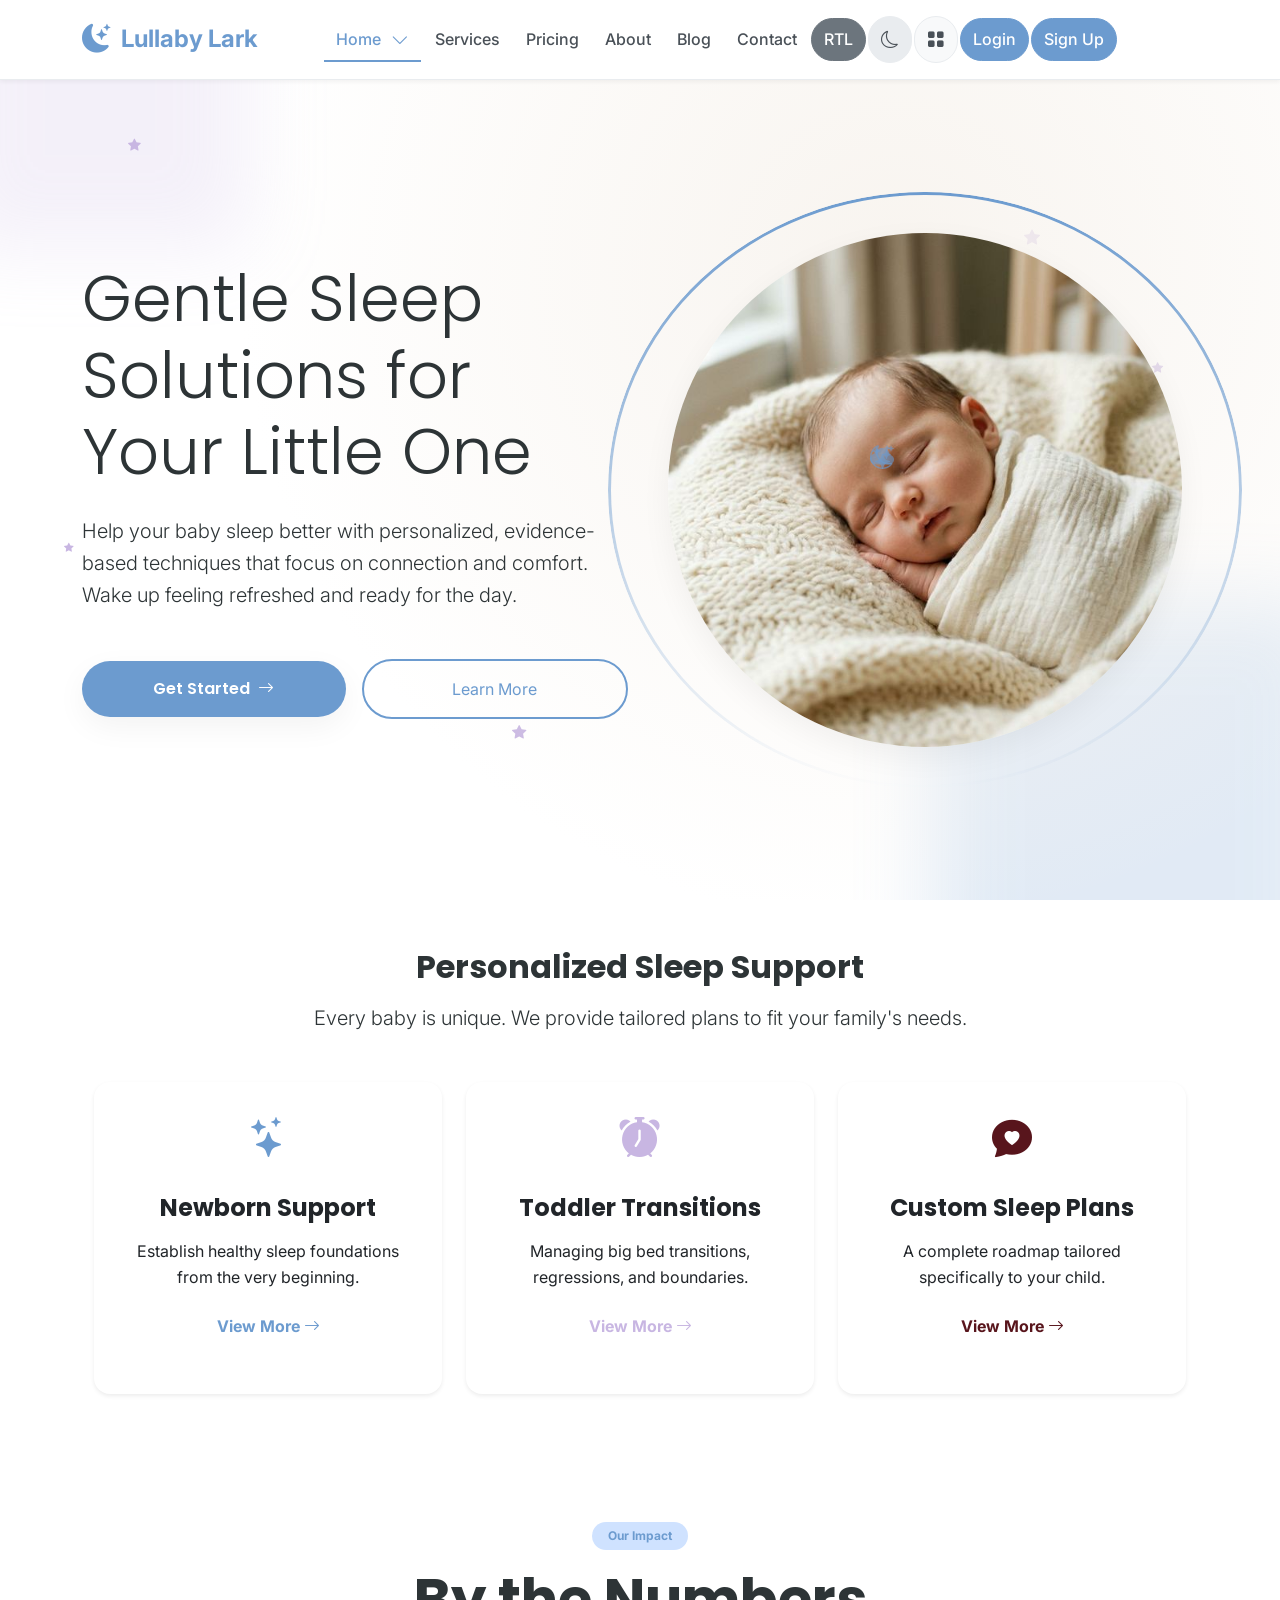
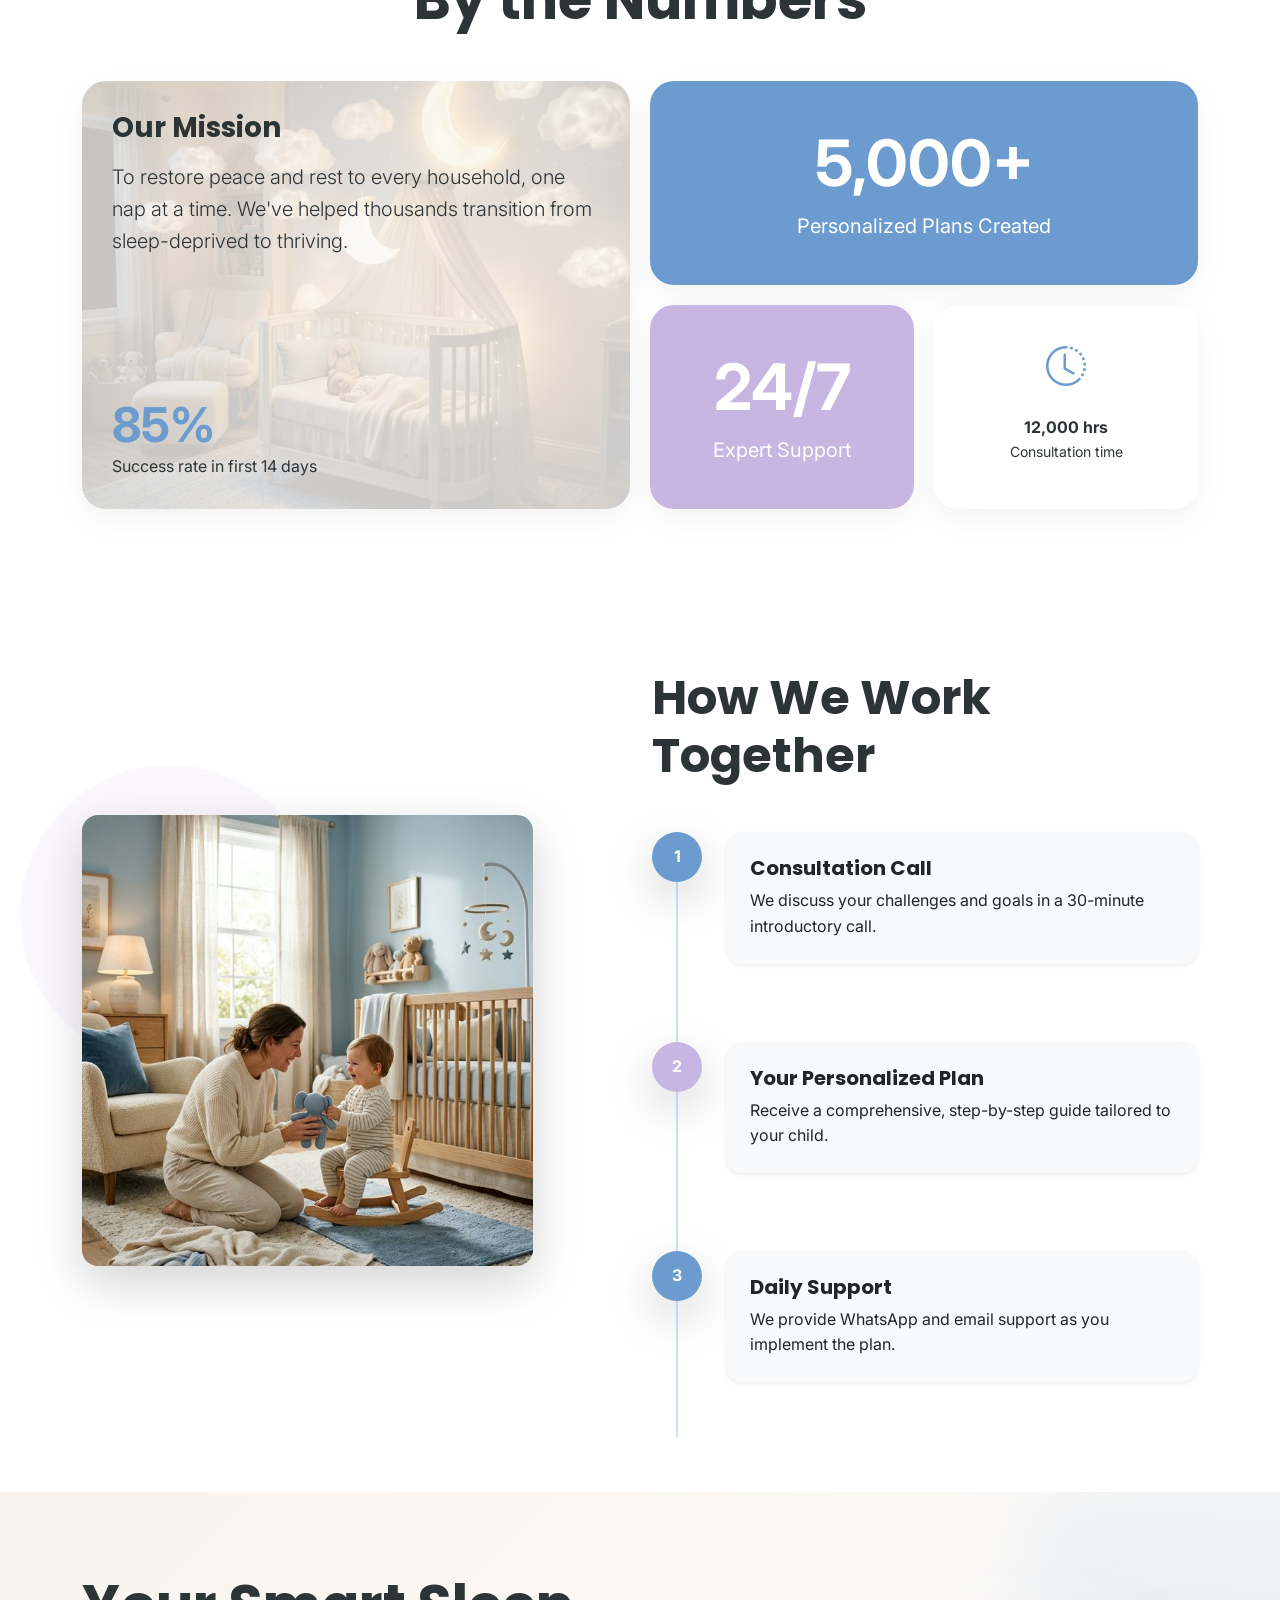
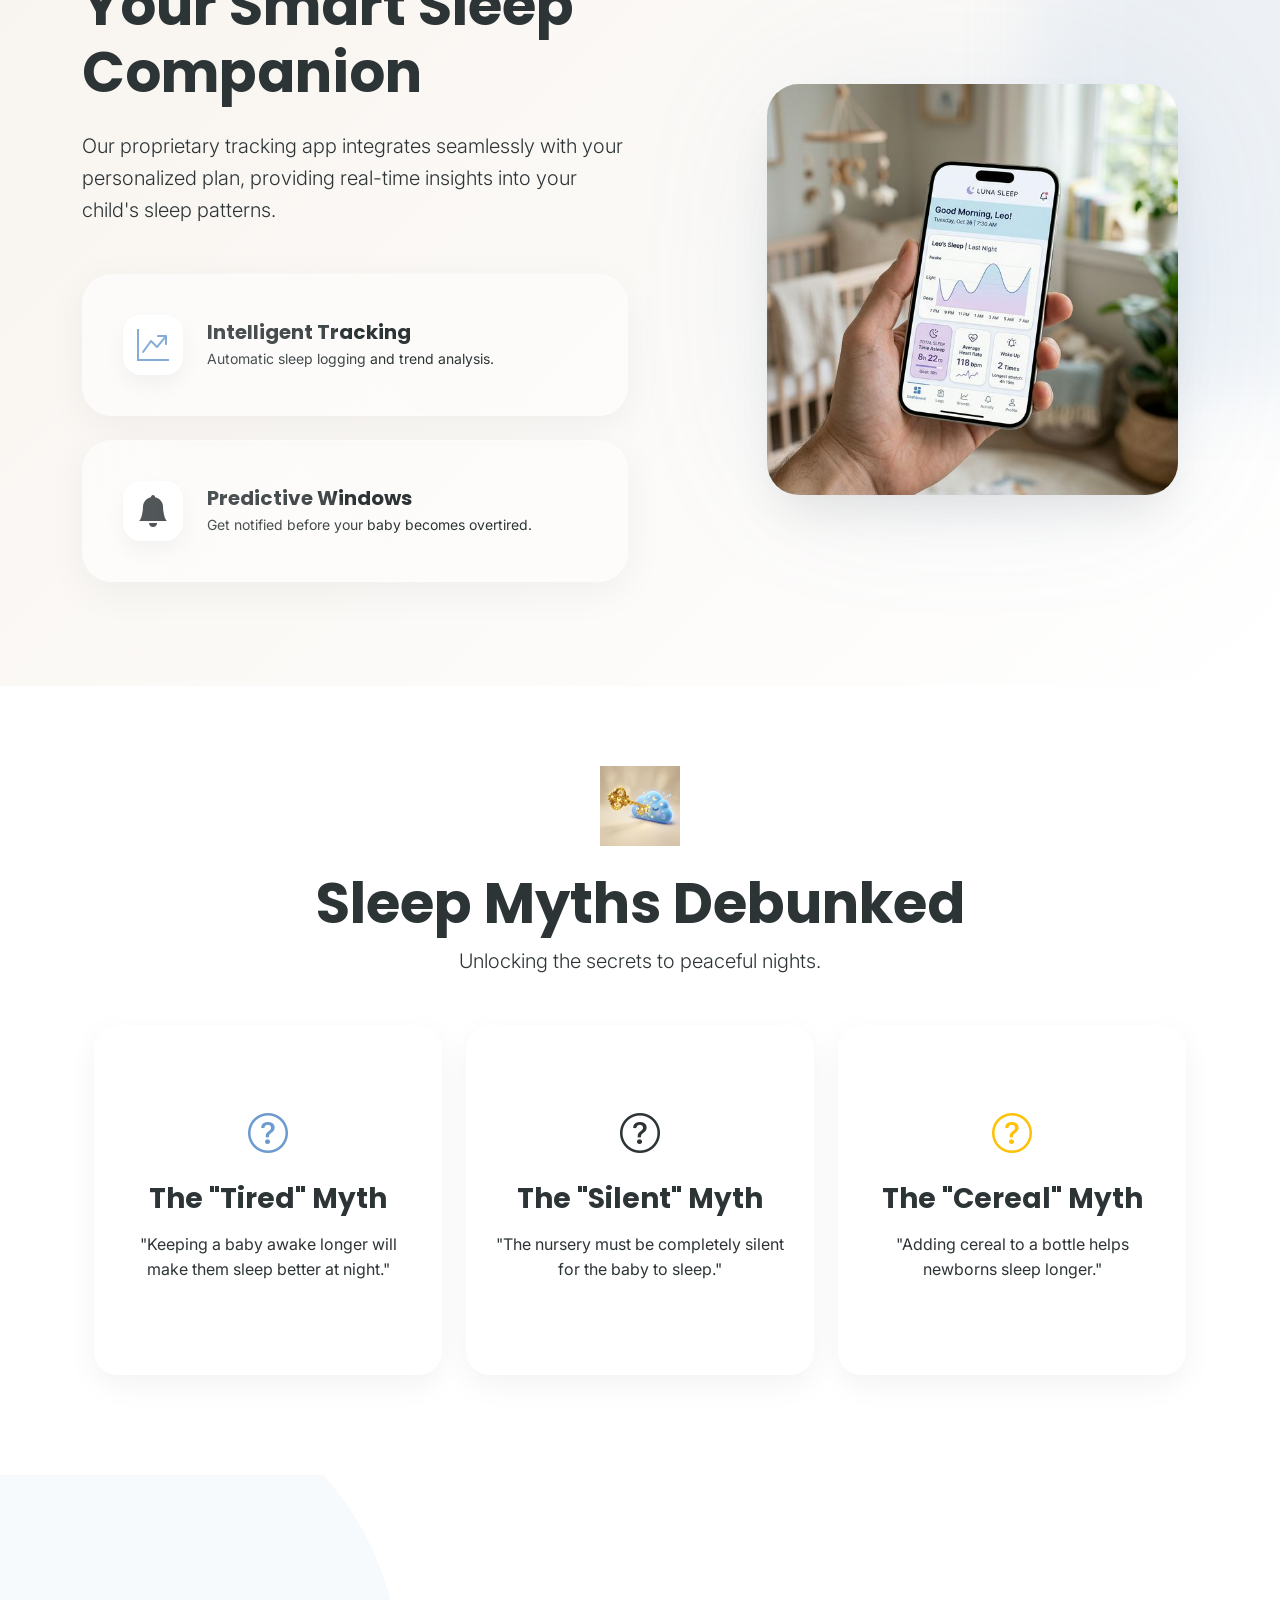
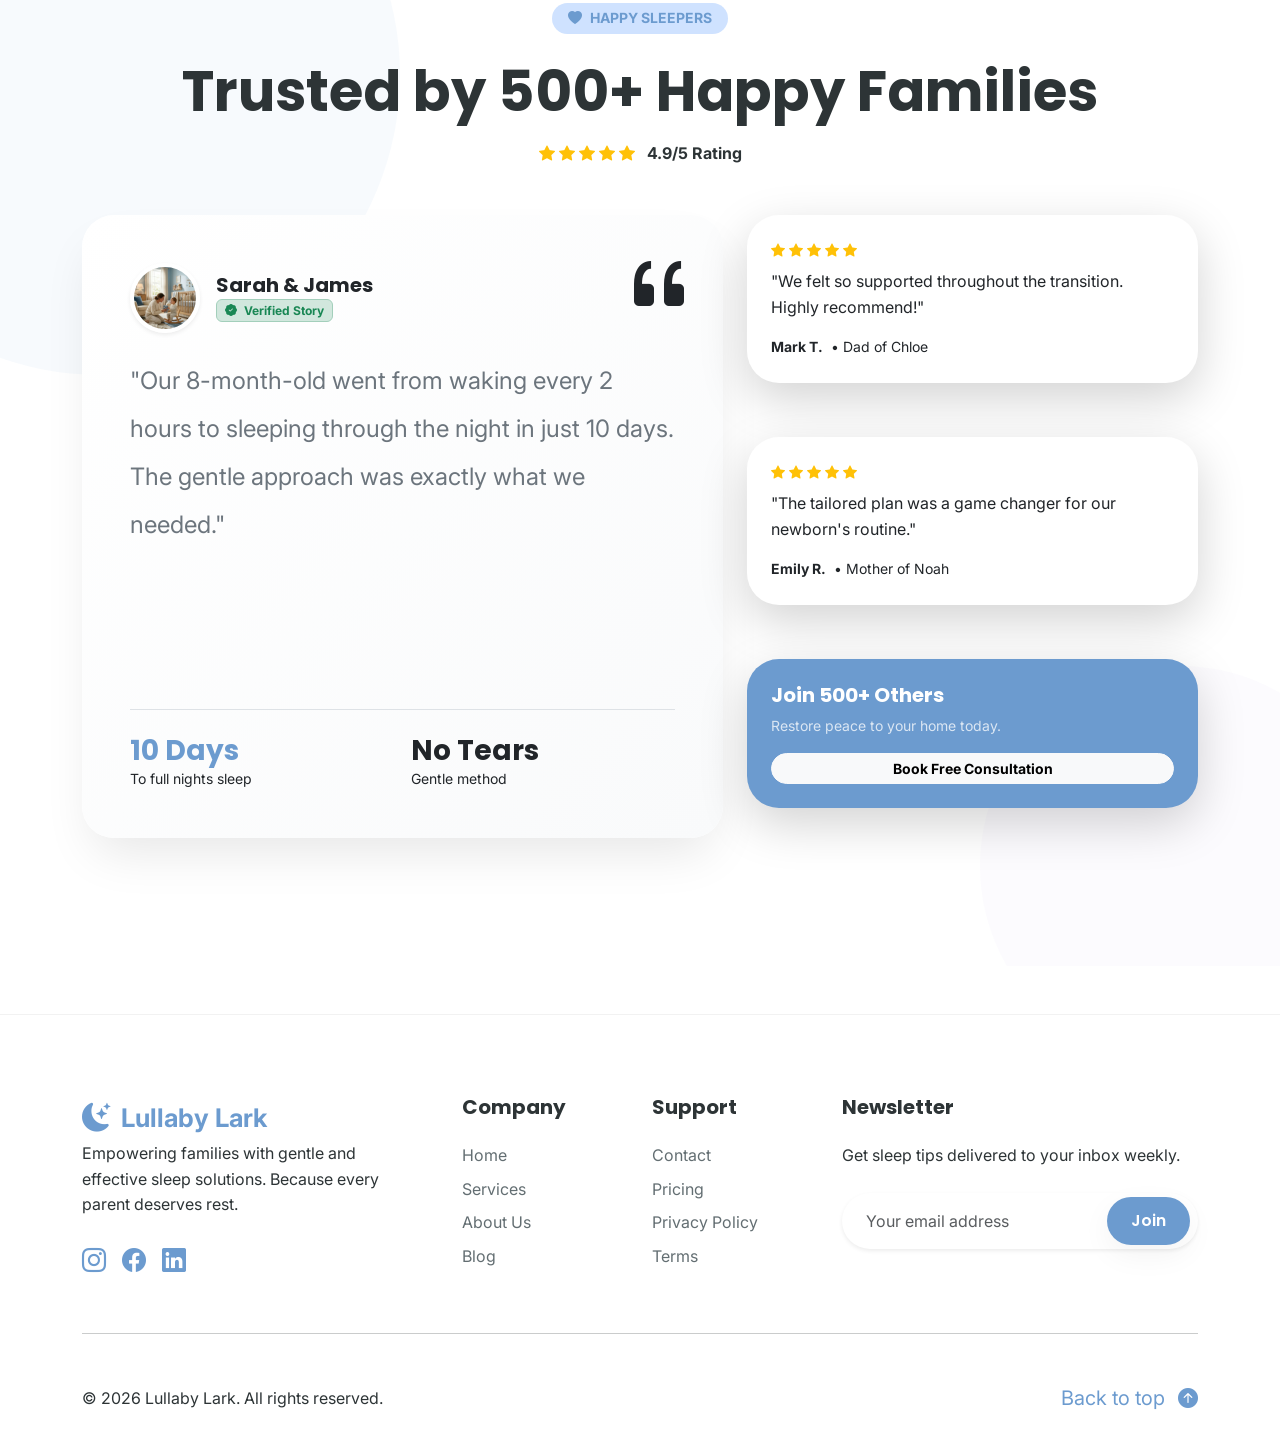
==== index.html @ d652236d "Initial commit of Sleep Consultant website" ====
<!DOCTYPE html>
<html lang="en">

<head>
    <meta charset="UTF-8">
    <meta name="viewport" content="width=device-width, initial-scale=1.0">
    <title>Lullaby Lark | Gentle Sleep Solutions for Your Little One</title>
    <!-- SEO -->
    <meta name="description"
        content="Expert baby and child sleep consulting. Personalized sleep plans, professional support, and gentle techniques to help your family get better rest.">
    <link rel="icon" type="image/png" href="assets/images/favicon.png">
    <link rel="icon" type="image/png" href="assets/images/favicon.png">
    <!-- Fonts -->
    <link rel="preconnect" href="https://fonts.googleapis.com">
    <link rel="preconnect" href="https://fonts.gstatic.com" crossorigin>
    <link
        href="https://fonts.googleapis.com/css2?family=Inter:wght@400;500;600&family=Poppins:wght@600;700&display=swap"
        rel="stylesheet">
    <!-- Bootstrap & Icons -->
    <link href="https://cdn.jsdelivr.net/npm/bootstrap@5.3.0/dist/css/bootstrap.min.css" rel="stylesheet">
    <link href="https://cdn.jsdelivr.net/npm/bootstrap-icons@1.11.1/font/bootstrap-icons.css" rel="stylesheet">
    <!-- Custom CSS -->
    <link rel="stylesheet" href="assets/css/style.css">
    <link rel="stylesheet" href="assets/css/rtl.css">
    <!-- JSON-LD Schema -->
    <script type="application/ld+json">
    {
      "@context": "https://schema.org",
      "@type": "Service",
      "name": "Lullaby Lark (Baby & Child)",
      "description": "Expert baby and child sleep consulting with personalized sleep plans and professional support.",
      "provider": {
        "@type": "LocalBusiness",
        "name": "Lullaby Lark",
        "address": "123 Serenity Blvd, Cloud City"
      },
      "url": "https://lullabylark.com",
      "logo": "https://lullabylark.com/assets/images/logo.png"
    }
    </script>
</head>

<body>

    <!-- Header -->
    <nav class="navbar navbar-expand-xl fixed-top">
        <div class="container">
            <a class="navbar-brand" href="index.html">
                <i class="bi bi-moon-stars-fill"></i>
                <span>Lullaby Lark</span>
            </a>

            <button class="navbar-toggler shadow-none border-0" type="button" data-bs-toggle="offcanvas"
                data-bs-target="#offcanvasNavbar">
                <span class="bi bi-list fs-1 text-primary"></span>
            </button>

            <div class="offcanvas offcanvas-end" tabindex="-1" id="offcanvasNavbar">
                <div class="offcanvas-header border-bottom">
                    <h5 class="offcanvas-title text-primary"><i class="bi bi-moon-stars-fill me-2"></i>Menu</h5>
                    <button type="button" class="btn-close shadow-none" data-bs-dismiss="offcanvas"></button>
                </div>
                <div class="offcanvas-body">
                    <ul class="navbar-nav justify-content-center flex-grow-1 pe-3">
                        <li class="nav-item dropdown">
                            <a class="nav-link active d-inline-flex align-items-center" href="#" role="button"
                                data-bs-toggle="dropdown" aria-expanded="false">
                                Home <i class="bi bi-chevron-down ms-1"
                                    style="font-size: 0.75rem; transform: translateY(1px);"></i>
                            </a>
                            <ul class="dropdown-menu border-0 shadow-lg rounded-4 overflow-hidden">
                                <li><a class="dropdown-item py-2" href="index.html">Home</a></li>
                                <li><a class="dropdown-item py-2" href="home-2.html">Home 2</a></li>
                            </ul>
                        </li>
                        <li class="nav-item"><a class="nav-link" href="services.html">Services</a></li>
                        <li class="nav-item"><a class="nav-link" href="pricing.html">Pricing</a></li>
                        <li class="nav-item"><a class="nav-link" href="about.html">About</a></li>
                        <li class="nav-item"><a class="nav-link" href="blog.html">Blog</a></li>
                        <li class="nav-item"><a class="nav-link" href="contact.html">Contact</a></li>
                        <li class="nav-item">
                            <a class="nav-link" href="#" id="rtl-toggle">
                                RTL
                            </a>
                        </li>
                        <li class="nav-item">
                            <a class="nav-link" href="#" id="theme-toggle">
                                <i class="bi bi-moon"></i>
                            </a>
                        </li>
                        <li class="nav-item">
                            <a class="nav-link" href="dashboard.html">
                                <i class="bi bi-grid-fill"></i>
                            </a>
                        </li>
                        <li class="nav-item">
                            <a class="nav-link" href="login.html">Login</a>
                        </li>
                        <li class="nav-item">
                            <a class="nav-link" href="register.html">Sign Up</a>
                        </li>
                    </ul>
                </div>
            </div>
        </div>
    </nav>

    <!-- Hero Section -->
    <header class="hero">
        <div class="hero-shapes">
            <div class="shape shape-1"></div>
            <div class="shape shape-2"></div>
            <!-- Twinkling Stars -->
            <i class="bi bi-star-fill hero-star"
                style="top: 15%; left: 10%; font-size: 0.8rem; animation-delay: 0s;"></i>
            <i class="bi bi-star-fill hero-star" style="top: 25%; left: 80%; font-size: 1rem; animation-delay: 1s;"></i>
            <i class="bi bi-star-fill hero-star"
                style="top: 60%; left: 5%; font-size: 0.6rem; animation-delay: 1.5s;"></i>
            <i class="bi bi-star-fill hero-star"
                style="top: 80%; left: 40%; font-size: 0.9rem; animation-delay: 0.5s;"></i>
            <i class="bi bi-star-fill hero-star"
                style="top: 40%; left: 90%; font-size: 0.7rem; animation-delay: 2s;"></i>
        </div>
        <div class="container h-100">
            <div class="row h-100 align-items-center">
                <div class="col-lg-6 animate-on-scroll">
                    <h1 class="display-3 mb-4 hero-title-reveal">
                        <span style="animation-delay: 0.1s;">Gentle</span>
                        <span style="animation-delay: 0.2s;">Sleep</span>
                        <span style="animation-delay: 0.3s;">Solutions</span>
                        <span style="animation-delay: 0.4s;">for</span>
                        <span style="animation-delay: 0.5s;">Your</span>
                        <span style="animation-delay: 0.6s;">Little</span>
                        <span style="animation-delay: 0.7s;">One</span>
                    </h1>
                    <p class="lead mb-5 text-gray">Help your baby sleep better with personalized, evidence-based
                        techniques that focus on connection and comfort. Wake up feeling refreshed and ready for the
                        day.</p>
                    <div
                        class="d-flex flex-column flex-sm-row gap-3 justify-content-center justify-content-lg-start align-items-center">
                        <a href="services.html"
                            class="btn btn-primary pulse-btn d-inline-flex align-items-center justify-content-center gap-2 px-5 py-3 w-100 w-sm-auto text-nowrap">
                            Get Started <i class="bi bi-arrow-right"></i>
                        </a>
                        <a href="about.html"
                            class="btn btn-outline d-flex align-items-center justify-content-center gap-2 px-5 py-3 w-100 w-sm-auto">
                            Learn More
                        </a>
                    </div>
                </div>
                <div class="col-lg-6 mt-5 mt-lg-0 text-center animate-on-scroll">
                    <div class="hero-img-container position-relative px-3">
                        <!-- Orbiting Elements -->
                        <div class="floating-sleep-element" style="animation-duration: 25s;"><i
                                class="bi bi-moon-stars"></i></div>
                        <div class="floating-sleep-element" style="animation-duration: 30s; animation-delay: -5s;"><i
                                class="bi bi-cloud-fill"></i></div>
                        <div class="floating-sleep-element" style="animation-duration: 35s; animation-delay: -10s;"><i
                                class="bi bi-stars"></i></div>

                        <!-- ZZZ Animation -->
                        <div class="zzz-container">
                            <span class="zzz" style="animation-delay: 0s;">Z</span>
                            <span class="zzz" style="animation-delay: 1.5s; font-size: 1.5rem;">Z</span>
                            <span class="zzz" style="animation-delay: 3s; font-size: 2rem;">Z</span>
                        </div>

                        <!-- Sleep Dust Particles -->
                        <div class="sleep-dust" style="top: 20%; left: 30%; animation-delay: 0s;"></div>
                        <div class="sleep-dust" style="top: 70%; left: 10%; animation-delay: 1s;"></div>
                        <div class="sleep-dust" style="top: 40%; left: 80%; animation-delay: 2s;"></div>
                        <div class="sleep-dust" style="top: 80%; left: 60%; animation-delay: 3s;"></div>
                        <div class="sleep-dust" style="top: 10%; left: 50%; animation-delay: 4s;"></div>

                        <img src="assets/images/sleeping_baby_peaceful.png" alt="Sleeping Baby Peaceful"
                            class="img-fluid hero-img rounded-circle position-relative z-1">
                    </div>
                </div>
            </div>
        </div>
    </header>

    <!-- Services Overview -->
    <section class="services-overview py-5">
        <div class="container px-4">
            <div class="text-center mb-5 animate-on-scroll">
                <h2 class="mb-3">Personalized Sleep Support</h2>
                <p class="text-gray lead">Every baby is unique. We provide tailored plans to fit your family's needs.
                </p>
            </div>
            <div class="row g-4 d-flex justify-content-center">
                <div class="col-md-4 animate-on-scroll">
                    <div class="card text-center h-100 p-4 border-0 shadow-sm rounded-4">
                        <div class="card-icon mb-4"><i class="bi bi-stars fs-1"
                                style="color: var(--primary-color);"></i></div>
                        <h4 class="mb-3">Newborn Support</h4>
                        <p class="text-gray mb-4">Establish healthy sleep foundations from the very beginning.</p>
                        <a href="service-details.html" class="text-decoration-none fw-bold"
                            style="color: var(--primary-color);">View More <i class="bi bi-arrow-right"></i></a>
                    </div>
                </div>
                <div class="col-md-4 animate-on-scroll">
                    <div class="card text-center h-100 p-4 border-0 shadow-sm rounded-4">
                        <div class="card-icon mb-4"><i class="bi bi-alarm-fill fs-1"
                                style="color: var(--tertiary-color);"></i></div>
                        <h4 class="mb-3">Toddler Transitions</h4>
                        <p class="text-gray mb-4">Managing big bed transitions, regressions, and boundaries.</p>
                        <a href="service-details.html" class="text-decoration-none fw-bold"
                            style="color: var(--tertiary-color);">View More <i class="bi bi-arrow-right"></i></a>
                    </div>
                </div>
                <div class="col-md-4 animate-on-scroll">
                    <div class="card text-center h-100 p-4 border-0 shadow-sm rounded-4">
                        <div class="card-icon mb-4"><i class="bi bi-chat-heart-fill fs-1 text-danger-emphasis"></i>
                        </div>
                        <h4 class="mb-3">Custom Sleep Plans</h4>
                        <p class="text-gray mb-4">A complete roadmap tailored specifically to your child.</p>
                        <a href="service-details.html" class="text-decoration-none fw-bold text-danger-emphasis">View
                            More <i class="bi bi-arrow-right"></i></a>
                    </div>
                </div>
            </div>
        </div>
    </section>
    <!-- Smart Sleep Metrics (Bento Grid Section) -->
    <section class="metrics py-8 overflow-hidden">
        <div class="container">
            <div class="text-center mb-5 animate-on-scroll">
                <span class="badge bg-primary-subtle text-primary rounded-pill px-3 py-2 mb-3">Our Impact</span>
                <h2 class="display-4 fw-bold">By the Numbers</h2>
            </div>

            <div class="bento-grid">
                <div
                    class="bento-item animate-on-scroll d-flex flex-column justify-content-between position-relative overflow-hidden">
                    <img src="assets/images/dreamy_nursery_stats.png" alt="Nursery"
                        class="position-absolute h-100 w-100 top-0 left-0"
                        style="object-fit: cover; opacity: 0.2; left: 0; top: 0; width: 100%; height: 100%; margin: 0; padding: 0;">
                    <div class="position-relative z-1">
                        <h3 class="mb-3">Our Mission</h3>
                        <p class="text-gray lead">To restore peace and rest to every household, one nap at a time. We've
                            helped thousands transition from sleep-deprived to thriving.</p>
                    </div>
                    <div class="mt-4 position-relative z-1">
                        <span class="display-5 fw-bold text-primary">85%</span>
                        <p class="text-gray mb-0">Success rate in first 14 days</p>
                    </div>
                </div>
                <div
                    class="bento-item animate-on-scroll d-flex flex-column justify-content-center align-items-center text-center">
                    <div class="display-3 fw-bold mb-2">5,000+</div>
                    <p class="mb-0 fs-5">Personalized Plans Created</p>
                </div>
                <div
                    class="bento-item animate-on-scroll d-flex flex-column justify-content-center align-items-center text-center">
                    <div class="display-3 fw-bold mb-2">24/7</div>
                    <p class="mb-0 fs-5">Expert Support</p>
                </div>
                <div
                    class="bento-item animate-on-scroll d-flex flex-column justify-content-center align-items-center text-center">
                    <i class="bi bi-clock-history fs-1 mb-3 text-primary"></i>
                    <p class="mb-0 fw-bold">12,000 hrs</p>
                    <p class="small text-gray">Consultation time</p>
                </div>
            </div>
        </div>
    </section>
    <!-- How it works -->
    <section class="how-it-works py-8 bg-white overflow-hidden">
        <div class="container">
            <div class="row align-items-center">
                <div class="col-lg-5 animate-on-scroll position-relative">
                    <div class="glow-pulse"
                        style="background: var(--tertiary-color); width: 300px; height: 300px; position: absolute; top: -50px; left: -50px; opacity: 0.1; border-radius: 50%;">
                    </div>
                    <div class="float-soft">
                        <img src="assets/images/mother_and_toddler.png" alt="How it works"
                            class="img-fluid rounded-4 shadow-lg position-relative z-1"
                            style="max-height: 500px; width: 100%; object-fit: cover;">
                    </div>
                </div>
                <div class="col-lg-6 offset-lg-1 mt-5 mt-lg-0">
                    <h2 class="mb-4 display-5 fw-bold animate-on-scroll">How We Work Together</h2>
                    <div class="steps-list mt-5 position-relative">
                        <!-- Connecting Line -->
                        <div class="position-absolute h-100 bg-primary-subtle"
                            style="width: 2px; left: 24px; top: 25px; z-index: 0;"></div>

                        <div class="d-flex gap-4 mb-5 animate-on-scroll slide-up-fade position-relative z-1">
                            <div class="step-num flex-shrink-0 bg-primary text-white rounded-circle d-flex align-items-center justify-content-center fw-bold shadow-lg"
                                style="width: 50px; height: 50px;">1</div>
                            <div class="card border-0 bg-light rounded-4 p-4 flex-grow-1 shadow-sm hover-up">
                                <h5 class="fw-bold">Consultation Call</h5>
                                <p class="text-gray mb-0">We discuss your challenges and goals in a 30-minute
                                    introductory call.</p>
                            </div>
                        </div>
                        <div class="d-flex gap-4 mb-5 animate-on-scroll slide-up-fade position-relative z-1"
                            style="animation-delay: 0.2s;">
                            <div class="step-num flex-shrink-0 bg-tertiary text-white rounded-circle d-flex align-items-center justify-content-center fw-bold shadow-lg"
                                style="width: 50px; height: 50px;">2</div>
                            <div class="card border-0 bg-light rounded-4 p-4 flex-grow-1 shadow-sm hover-up">
                                <h5 class="fw-bold">Your Personalized Plan</h5>
                                <p class="text-gray mb-0">Receive a comprehensive, step-by-step guide tailored to your
                                    child.</p>
                            </div>
                        </div>
                        <div class="d-flex gap-4 animate-on-scroll slide-up-fade position-relative z-1"
                            style="animation-delay: 0.4s;">
                            <div class="step-num flex-shrink-0 bg-primary text-white rounded-circle d-flex align-items-center justify-content-center fw-bold shadow-lg"
                                style="width: 50px; height: 50px;">3</div>
                            <div class="card border-0 bg-light rounded-4 p-4 flex-grow-1 shadow-sm hover-up">
                                <h5 class="fw-bold">Daily Support</h5>
                                <p class="text-gray mb-0">We provide WhatsApp and email support as you implement the
                                    plan.</p>
                            </div>
                        </div>
                    </div>
                </div>
            </div>
        </div>
    </section>
    <!-- The Smart Sleep Companion (Glassmorphism Section) -->
    <section class="app-showcase py-8 position-relative overflow-hidden app-showcase-gradient">
        <div class="shape shape-2" style="width: 500px; height: 500px; opacity: 0.1; top: 0; right: -250px;"></div>
        <div class="container position-relative z-1">
            <div class="row align-items-center">
                <div class="col-lg-6 animate-on-scroll">
                    <h2 class="display-4 fw-bold mb-4">Your Smart Sleep Companion</h2>
                    <p class="text-gray lead mb-5">Our proprietary tracking app integrates seamlessly with your
                        personalized plan, providing real-time insights into your child's sleep patterns.</p>

                    <div class="glass-card mb-4 slide-in-left">
                        <div class="d-flex gap-4 align-items-center">
                            <div class="companion-icon-box">
                                <i class="bi bi-graph-up-arrow fs-2 text-primary"></i>
                            </div>
                            <div>
                                <h5 class="mb-1">Intelligent Tracking</h5>
                                <p class="text-gray mb-0 small">Automatic sleep logging and trend analysis.</p>
                            </div>
                        </div>
                    </div>
                    <div class="glass-card mb-4 slide-in-left" style="animation-delay: 0.2s;">
                        <div class="d-flex gap-4 align-items-center">
                            <div class="companion-icon-box">
                                <i class="bi bi-bell-fill fs-2 text-tertiary"></i>
                            </div>
                            <div>
                                <h5 class="mb-1">Predictive Windows</h5>
                                <p class="text-gray mb-0 small">Get notified before your baby becomes overtired.</p>
                            </div>
                        </div>
                    </div>
                </div>
                <div class="col-lg-5 offset-lg-1 d-none d-lg-block animate-on-scroll">
                    <div class="mockup-container float-complex">
                        <img src="assets/images/sleep_app_mockup.png" alt="App Mockup"
                            class="img-fluid rounded-5 shadow-2xl">
                    </div>
                </div>
            </div>
        </div>
    </section>
    <!-- Sleep Myths vs. Facts (Flip Cards Section) -->
    <section class="myths py-8 bg-white">
        <div class="container px-4">
            <div class="text-center mb-5 animate-on-scroll">
                <img src="assets/images/sleep_myth_icon.png" alt="Icon" class="mb-4 float-soft" style="width: 80px;">
                <h2 class="display-4 fw-bold">Sleep Myths Debunked</h2>
                <p class="text-gray lead">Unlocking the secrets to peaceful nights.</p>
            </div>

            <div class="row g-4">
                <div class="col-lg-4 animate-on-scroll">
                    <div class="flip-card">
                        <div class="flip-card-inner">
                            <div class="flip-card-front">
                                <i class="bi bi-question-circle fs-1 text-primary mb-3"></i>
                                <h3>The "Tired" Myth</h3>
                                <p class="text-gray mt-2">"Keeping a baby awake longer will make them sleep better at
                                    night."</p>
                            </div>
                            <div class="flip-card-back">
                                <h3>The Fact</h3>
                                <p>Sleep begets sleep! An overtired baby produces cortisol, making it much harder to
                                    settle and stay asleep.</p>
                                <i class="bi bi-check-circle-fill mt-3 fs-2"></i>
                            </div>
                        </div>
                    </div>
                </div>
                <div class="col-lg-4 animate-on-scroll" style="animation-delay: 0.1s;">
                    <div class="flip-card">
                        <div class="flip-card-inner">
                            <div class="flip-card-front">
                                <i class="bi bi-question-circle fs-1 text-tertiary mb-3"></i>
                                <h3>The "Silent" Myth</h3>
                                <p class="text-gray mt-2">"The nursery must be completely silent for the baby to sleep."
                                </p>
                            </div>
                            <div class="flip-card-back" style="background-color: var(--tertiary-color);">
                                <h3>The Fact</h3>
                                <p>Womb-like white noise masks household sounds and provides a comforting acoustic
                                    environment for deep sleep.</p>
                                <i class="bi bi-check-circle-fill mt-3 fs-2"></i>
                            </div>
                        </div>
                    </div>
                </div>
                <div class="col-lg-4 animate-on-scroll" style="animation-delay: 0.2s;">
                    <div class="flip-card">
                        <div class="flip-card-inner">
                            <div class="flip-card-front">
                                <i class="bi bi-question-circle fs-1 text-warning mb-3"></i>
                                <h3>The "Cereal" Myth</h3>
                                <p class="text-gray mt-2">"Adding cereal to a bottle helps newborns sleep longer."</p>
                            </div>
                            <div class="flip-card-back" style="background-color: #f39c12;">
                                <h3>The Fact</h3>
                                <p>There is no evidence for this, and it can be a choking hazard. Sleep is
                                    developmental, not purely about a full stomach.</p>
                                <i class="bi bi-check-circle-fill mt-3 fs-2"></i>
                            </div>
                        </div>
                    </div>
                </div>
            </div>
        </div>
    </section>

    <!-- Success Wall (Testimonials) -->
    <section class="testimonials py-10 position-relative overflow-hidden bg-white">
        <!-- Decorative Elements -->
        <div class="glow-pulse"
            style="background: var(--primary-color); width: 600px; height: 600px; position: absolute; top: -100px; left: -200px; opacity: 0.05; border-radius: 50%;">
        </div>
        <div class="glow-pulse"
            style="background: var(--tertiary-color); width: 400px; height: 400px; position: absolute; bottom: -100px; right: -100px; opacity: 0.05; border-radius: 50%; animation-delay: 2s;">
        </div>

        <div class="container position-relative z-1">
            <div class="text-center mb-5 animate-on-scroll">
                <div
                    class="d-inline-flex align-items-center gap-2 px-3 py-1 bg-primary-subtle text-primary rounded-pill mb-4">
                    <i class="bi bi-heart-fill small"></i>
                    <span class="small fw-bold text-uppercase tracking-wider">Happy Sleepers</span>
                </div>
                <h2 class="display-4 fw-bold mb-3">Trusted by 500+ Happy Families</h2>
                <div class="d-flex justify-content-center gap-1 mb-5">
                    <i class="bi bi-star-fill text-warning"></i>
                    <i class="bi bi-star-fill text-warning"></i>
                    <i class="bi bi-star-fill text-warning"></i>
                    <i class="bi bi-star-fill text-warning"></i>
                    <i class="bi bi-star-fill text-warning"></i>
                    <span class="ms-2 fw-bold">4.9/5 Rating</span>
                </div>
            </div>

            <div class="row g-4 align-items-stretch">
                <!-- Main Featured Testimonial -->
                <div class="col-lg-7 animate-on-scroll">
                    <div
                        class="card h-100 border-0 shadow-2xl rounded-5 p-5 bg-gradient-light position-relative overflow-hidden hover-up">
                        <i class="bi bi-quote position-absolute top-0 end-0 opacity-10 p-4 display-1"></i>
                        <div class="d-flex align-items-center gap-3 mb-4">
                            <img src="assets/images/mother_and_toddler.png" alt="Family"
                                class="rounded-circle border border-4 border-white shadow-sm"
                                style="width: 70px; height: 70px; object-fit: cover;">
                            <div>
                                <h5 class="mb-0 fw-bold">Sarah & James</h5>
                                <div class="badge bg-success-subtle text-success border border-success-subtle">
                                    <i class="bi bi-patch-check-fill me-1"></i> Verified Story
                                </div>
                            </div>
                        </div>
                        <p class="fs-4 italic text-secondary mb-5 lh-lg">"Our 8-month-old went from waking every 2 hours
                            to sleeping through the night in just 10 days. The gentle approach was exactly what we
                            needed."</p>

                        <!-- Dynamic Result Bar -->
                        <div class="mt-auto pt-4 border-top">
                            <div class="row g-3">
                                <div class="col-6">
                                    <h3 class="fw-bold text-primary mb-0">10 Days</h3>
                                    <p class="small text-gray mb-0">To full nights sleep</p>
                                </div>
                                <div class="col-6">
                                    <h3 class="fw-bold text-tertiary mb-0">No Tears</h3>
                                    <p class="small text-gray mb-0">Gentle method</p>
                                </div>
                            </div>
                        </div>

                    </div>
                </div>

                <!-- Side Column -->
                <div class="col-lg-5">
                    <div class="d-flex flex-column gap-4 h-100">
                        <div class="card border-0 shadow-lg rounded-5 p-4 animate-on-scroll hover-up"
                            style="animation-delay: 0.1s;">
                            <div class="d-flex gap-1 text-warning mb-2 small">
                                <i class="bi bi-star-fill"></i><i class="bi bi-star-fill"></i><i
                                    class="bi bi-star-fill"></i><i class="bi bi-star-fill"></i><i
                                    class="bi bi-star-fill"></i>
                            </div>
                            <p class="mb-3">"We felt so supported throughout the transition. Highly recommend!"</p>
                            <div class="d-flex align-items-center gap-2 small">
                                <div class="fw-bold">Mark T.</div>
                                <span class="text-gray">• Dad of Chloe</span>
                            </div>
                        </div>
                        <div class="card border-0 shadow-lg rounded-5 p-4 animate-on-scroll hover-up"
                            style="animation-delay: 0.2s;">
                            <div class="d-flex gap-1 text-warning mb-2 small">
                                <i class="bi bi-star-fill"></i><i class="bi bi-star-fill"></i><i
                                    class="bi bi-star-fill"></i><i class="bi bi-star-fill"></i><i
                                    class="bi bi-star-fill"></i>
                            </div>
                            <p class="mb-3">"The tailored plan was a game changer for our newborn's routine."</p>
                            <div class="d-flex align-items-center gap-2 small">
                                <div class="fw-bold">Emily R.</div>
                                <span class="text-gray">• Mother of Noah</span>
                            </div>
                        </div>
                        <div class="card border-0 bg-primary text-white rounded-5 p-4 animate-on-scroll shadow-lg hover-up"
                            style="animation-delay: 0.3s;">
                            <h5 class="fw-bold mb-2">Join 500+ Others</h5>
                            <p class="mb-0 small opacity-75">Restore peace to your home today.</p>
                            <a href="contact.html" class="btn btn-light btn-sm mt-3 w-100 rounded-pill fw-bold">Book
                                Free Consultation</a>
                        </div>
                    </div>
                </div>
            </div>
        </div>
    </section>


    <!-- Footer -->
    <footer class="mt-5">
        <div class="container animate-on-scroll">
            <div class="row g-4">
                <div class="col-lg-4">
                    <a class="navbar-brand mb-3 d-inline-block" href="#">
                        <i class="bi bi-moon-stars-fill"></i>
                        <span>Lullaby Lark</span>
                    </a>
                    <p class="text-gray pe-lg-5">Empowering families with gentle and effective sleep solutions. Because
                        every parent deserves rest.</p>
                    <div class="social-links d-flex gap-3 mt-4">
                        <a href="#" class="fs-4 text-primary social-link"><i class="bi bi-instagram"></i></a>
                        <a href="#" class="fs-4 text-primary social-link"><i class="bi bi-facebook"></i></a>
                        <a href="#" class="fs-4 text-primary social-link"><i class="bi bi-linkedin"></i></a>
                    </div>
                </div>
                <div class="col-lg-2">
                    <h5 class="mb-4 fw-bold">Company</h5>
                    <ul class="list-unstyled">
                        <li class="mb-2"><a href="index.html" class="footer-link">Home</a></li>
                        <li class="mb-2"><a href="services.html" class="footer-link">Services</a></li>
                        <li class="mb-2"><a href="about.html" class="footer-link">About Us</a></li>
                        <li class="mb-2"><a href="blog.html" class="footer-link">Blog</a></li>
                    </ul>
                </div>
                <div class="col-lg-2">
                    <h5 class="mb-4 fw-bold">Support</h5>
                    <ul class="list-unstyled">
                        <li class="mb-2"><a href="contact.html" class="footer-link">Contact</a></li>
                        <li class="mb-2"><a href="pricing.html" class="footer-link">Pricing</a></li>
                        <li class="mb-2"><a href="#" class="footer-link">Privacy Policy</a></li>
                        <li class="mb-2"><a href="#" class="footer-link">Terms</a></li>
                    </ul>
                </div>
                <div class="col-lg-4">
                    <h5 class="mb-4 fw-bold">Newsletter</h5>
                    <p class="text-gray mb-4">Get sleep tips delivered to your inbox weekly.</p>
                    <form action="#" class="newsletter-form position-relative">
                        <input type="email" class="form-control rounded-pill py-3 px-4 border-0 shadow-sm"
                            placeholder="Your email address" required>
                        <button type="submit"
                            class="btn btn-primary position-absolute top-50 end-0 translate-middle-y me-2 px-4 rounded-pill">Join</button>
                    </form>
                </div>
            </div>
            <hr class="my-5 opacity-10">
            <div class="row align-items-center">
                <div class="col-md-6 text-center text-md-start">
                    <p class="text-gray mb-0">&copy; 2026 Lullaby Lark. All rights reserved.</p>
                </div>
                <div class="col-md-6 text-center text-md-end mt-3 mt-md-0">
                    <div id="back-to-top" class="d-inline-block text-primary fs-5" style="cursor: pointer;">
                        Back to top <i class="bi bi-arrow-up-circle-fill ms-2"></i>
                    </div>
                </div>
            </div>
        </div>
    </footer>

    <!-- Scripts -->
    <script src="https://cdn.jsdelivr.net/npm/bootstrap@5.3.0/dist/js/bootstrap.bundle.min.js"></script>
    <script src="assets/js/main.js"></script>
</body>

</html>
---- assets/css/style.css ----
/* 
  Lullaby Lark - Design System
  Colors:
  - Primary: Soft Blue (#6C9BCF)
  - Secondary: Warm Cream (#F8F4EF)
  - Tertiary: Calm Lavender (#C8B6E2)
*/

:root {
    --primary-color: #6C9BCF;
    --secondary-color: #F8F4EF;
    --tertiary-color: #C8B6E2;
    --dark-color: #2D3436;
    --light-color: #FFFFFF;
    --gray-color: #636E72;
    --success-color: #55EFA1;
    --error-color: #FF7675;

    --surface-color: #FFFFFF;
    --border-color: rgba(0, 0, 0, 0.05);
    --glass-bg: rgba(255, 255, 255, 0.4);
    --glass-border: rgba(255, 255, 255, 0.3);

    --font-primary: 'Poppins', sans-serif;
    --font-secondary: 'Inter', sans-serif;

    --spacing-xs: 4px;
    --spacing-sm: 8px;
    --spacing-md: 16px;
    --spacing-lg: 24px;
    --spacing-xl: 32px;
    --spacing-xxl: 48px;

    --border-radius: 16px;
    --transition: all 0.3s ease;
    --shadow: 0 10px 30px rgba(0, 0, 0, 0.05);
}

[data-theme="dark"] {
    --secondary-color: #0F0F0F;
    /* Deeper background */
    --dark-color: #F8F4EF;
    --light-color: #1A1A1A;
    --gray-color: #A0A0A0;
    --surface-color: #1C1C1E;
    /* Distinct card color */
    --border-color: rgba(255, 255, 255, 0.12);
    --glass-bg: rgba(255, 255, 255, 0.05);
    --glass-border: rgba(255, 255, 255, 0.1);
    --shadow: 0 10px 40px rgba(0, 0, 0, 0.6);
}


/* Dark Mode Global Overrides - Fixed all Bootstrap background classes */

/* Override for 01 Biology section specifically */
[data-theme="dark"] .split-content .split-half.bg-white {
    background: #1C1C1E !important;
    color: #FFFFFF !important;
}

/* Fix all Bootstrap background classes */
[data-theme="dark"] .bg-light {
    background: var(--secondary-color) !important;
}

[data-theme="dark"] .bg-white {
    background: var(--secondary-color) !important;
    color: #FFFFFF !important;
}

[data-theme="dark"] .bg-light {
    background: var(--secondary-color) !important;
}

/* Components inside bg-white/bg-light should inherit properly */
[data-theme="dark"] .bg-white *,
[data-theme="dark"] .bg-light * {
    color: #FFFFFF !important;
}

[data-theme="dark"] .bg-white .text-gray,
[data-theme="dark"] .bg-light .text-gray {
    color: #FFFFFF !important;
}


/* Fix icon backgrounds in Why Choose Lullaby Lark section for dark mode */
[data-theme="dark"] .bg-tertiary-subtle {
    background: rgba(200, 182, 226, 0.2) !important;
}

[data-theme="dark"] .bg-primary-subtle {
    background: rgba(108, 155, 207, 0.2) !important;
}

[data-theme="dark"] .bg-success-subtle {
    background: rgba(85, 239, 161, 0.2) !important;
}

[data-theme="dark"] .bg-warning-subtle {
    background: rgba(255, 193, 7, 0.2) !important;
}

[data-theme="dark"] .bg-info-subtle {
    background: rgba(23, 162, 184, 0.2) !important;
}

/* Fix icon text colors in dark mode */
[data-theme="dark"] .text-tertiary {
    color: var(--tertiary-color) !important;
}

[data-theme="dark"] .text-primary {
    color: var(--primary-color) !important;
}

[data-theme="dark"] .text-success {
    color: var(--success-color) !important;
}

/* Fix btn-light button in dark mode */
[data-theme="dark"] .btn-light {
    background: #FFFFFF !important;
    color: var(--primary-color) !important;
    border: none !important;
}

[data-theme="dark"] .btn-light:hover {
    background: #F8F9FA !important;
    color: var(--primary-color) !important;
    transform: translateY(-2px);
    box-shadow: 0 5px 15px rgba(255, 255, 255, 0.2);
}

/* Fix btn-outline-light button in dark mode */
[data-theme="dark"] .btn-outline-light {
    background: transparent !important;
    color: #FFFFFF !important;
    border: 2px solid #FFFFFF !important;
}

[data-theme="dark"] .btn-outline-light:hover {
    background: #FFFFFF !important;
    color: var(--primary-color) !important;
    border-color: #FFFFFF !important;
}

/* Fix accordion cards in Common Questions section for dark mode */
[data-theme="dark"] .accordion-item {
    background: #1C1C1E !important;
    border-color: rgba(255, 255, 255, 0.1) !important;
}

[data-theme="dark"] .accordion-button {
    background: #1C1C1E !important;
    color: #FFFFFF !important;
    border-color: rgba(255, 255, 255, 0.1) !important;
}

[data-theme="dark"] .accordion-button:not(.collapsed) {
    background: #1C1C1E !important;
    color: #FFFFFF !important;
    box-shadow: none !important;
}

[data-theme="dark"] .accordion-button:focus {
    box-shadow: none !important;
    border-color: rgba(255, 255, 255, 0.1) !important;
}

[data-theme="dark"] .accordion-body {
    background: #1C1C1E !important;
    color: #FFFFFF !important;
    border-color: rgba(255, 255, 255, 0.1) !important;
}

/* Fix accordion arrow visibility in dark mode */
[data-theme="dark"] .accordion-button::after {
    background-image: url("data:image/svg+xml,%3csvg xmlns='http://www.w3.org/2000/svg' viewBox='0 0 16 16' fill='%23FFFFFF'%3e%3cpath fill-rule='evenodd' d='M1.646 4.646a.5.5 0 0 1 .708 0L8 10.293l5.646-5.647a.5.5 0 0 1 .708.708l-6 6a.5.5 0 0 1-.708 0l-6-6a.5.5 0 0 1 0-.708z'/%3e%3c/svg%3e") !important;
}

[data-theme="dark"] .accordion-button:not(.collapsed)::after {
    background-image: url("data:image/svg+xml,%3csvg xmlns='http://www.w3.org/2000/svg' viewBox='0 0 16 16' fill='%23FFFFFF'%3e%3cpath fill-rule='evenodd' d='M1.646 4.646a.5.5 0 0 1 .708 0L8 10.293l5.646-5.647a.5.5 0 0 1 .708.708l-6 6a.5.5 0 0 1-.708 0l-6-6a.5.5 0 0 1 0-.708z'/%3e%3c/svg%3e") !important;
}

/* Fix See Case Studies button in Evidence-Based Wisdom section for dark mode */
[data-theme="dark"] .btn-tertiary {
    background: var(--primary-color) !important;
    color: white !important;
    border: none !important;
}

[data-theme="dark"] .btn-tertiary:hover {
    background: #8bb4f0 !important;
    color: white !important;
    transform: translateY(-2px);
    box-shadow: 0 5px 15px rgba(139, 180, 240, 0.3);
}

[data-theme="dark"] .btn-case-studies {
    background: var(--primary-color) !important;
    color: white !important;
    border: none !important;
}

[data-theme="dark"] .btn-case-studies:hover {
    background: #8bb4f0 !important;
    color: white !important;
    transform: translateY(-2px);
    box-shadow: 0 5px 15px rgba(139, 180, 240, 0.3);
}

/* Also fix for light theme to ensure consistency */
.btn-tertiary {
    background: var(--primary-color) !important;
    color: white !important;
    border: none !important;
}

.btn-tertiary:hover {
    background: #8bb4f0 !important;
    color: white !important;
    transform: translateY(-2px);
    box-shadow: 0 5px 15px rgba(139, 180, 240, 0.3);
}

.btn-case-studies {
    background: var(--primary-color) !important;
    color: white !important;
    border: none !important;
}

.btn-case-studies:hover {
    background: #8bb4f0 !important;
    color: white !important;
    transform: translateY(-2px);
    box-shadow: 0 5px 15px rgba(139, 180, 240, 0.3);
}




/* Fix Form Inputs in Dark Mode */
[data-theme="dark"] .form-control,
[data-theme="dark"] .form-select,
[data-theme="dark"] .newsletter-form input {
    background-color: #1E1E20 !important;
    border-color: rgba(255, 255, 255, 0.1) !important;
    color: #FFFFFF !important;
}

[data-theme="dark"] .form-control::placeholder {
    color: rgba(255, 255, 255, 0.4) !important;
}

[data-theme="dark"] .card,
[data-theme="dark"] .badge-item,
[data-theme="dark"] .package-card,
[data-theme="dark"] .reveal-card,
[data-theme="dark"] .milestone-card {
    background-color: var(--surface-color);
    border: 1px solid var(--border-color);
    box-shadow: var(--shadow);
}

/* Fix Blending for Badges in Dark Mode */
[data-theme="dark"] .badge-item img {
    mix-blend-mode: normal !important;
    filter: drop-shadow(0 5px 15px rgba(0, 0, 0, 0.3));
}


[data-theme="dark"] .text-dark,
[data-theme="dark"] .text-black {
    color: var(--dark-color) !important;
}

[data-theme="dark"] .border-white {
    border-color: var(--border-color) !important;
}

[data-theme="dark"] .card,
[data-theme="dark"] .essential-card,
[data-theme="dark"] .timeline-step,
[data-theme="dark"] .compare-grid,
[data-theme="dark"] .reveal-card,
[data-theme="dark"] .featured-blog-row,
[data-theme="dark"] .wisdom-nugget,
[data-theme="dark"] .investment-row,
[data-theme="dark"] .trust-item {
    background: var(--surface-color) !important;
    color: var(--dark-color) !important;
}

[data-theme="dark"] .form-control {
    background-color: var(--light-color) !important;
    color: var(--dark-color) !important;
    border-color: var(--border-color) !important;
}

[data-theme="dark"] section[style*="background"] {
    background: var(--light-color) !important;
}

/* Specific Section Fixes */
.app-showcase-gradient {
    background: linear-gradient(135deg, var(--secondary-color) 0%, var(--surface-color) 100%) !important;
}

/* Global Bootstrap Overrides */
.text-primary {
    color: var(--primary-color) !important;
}

.bg-primary {
    background-color: var(--primary-color) !important;
}

.bg-secondary {
    background-color: var(--secondary-color) !important;
}

.bg-tertiary {
    background-color: var(--tertiary-color) !important;
}

.btn-primary {
    background-color: var(--primary-color) !important;
    border-color: var(--primary-color) !important;
    color: white !important;
}

.btn-outline-primary {
    color: var(--primary-color) !important;
    border-color: var(--primary-color) !important;
}

.btn-outline-primary:hover {
    background-color: var(--primary-color) !important;
    color: white !important;
}

/* Footer Links */
.footer-link {
    color: var(--gray-color) !important;
    transition: var(--transition);
    display: inline-block;
    text-decoration: none !important;
}

.footer-link:hover {
    color: var(--primary-color) !important;
    transform: translateX(5px);
}

.social-link {
    transition: var(--transition);
    display: inline-block;
}

.social-link:hover {
    color: var(--primary-color) !important;
    transform: translateY(-5px);
}

body {
    font-family: var(--font-secondary);
    background-color: var(--secondary-color);
    color: var(--dark-color);
    line-height: 1.6;
    overflow-x: hidden;
}

h1,
h2,
h3,
h4,
h5,
h6 {
    font-family: var(--font-primary);
    font-weight: 700;
}

/* Animations */
@keyframes fadeInUp {
    from {
        opacity: 0;
        transform: translateY(20px);
    }

    to {
        opacity: 1;
        transform: translateY(0);
    }
}

@keyframes float {
    0% {
        transform: translateY(0px);
    }

    50% {
        transform: translateY(-10px);
    }

    100% {
        transform: translateY(0px);
    }
}

@keyframes wave {
    0% {
        border-radius: 60% 40% 30% 70% / 60% 30% 70% 40%;
        transform: scale(1);
    }

    50% {
        border-radius: 30% 60% 70% 40% / 50% 60% 30% 60%;
        transform: scale(1.1);
    }

    100% {
        border-radius: 60% 40% 30% 70% / 60% 30% 70% 40%;
        transform: scale(1);
    }
}

@keyframes sleepDust {
    0% {
        transform: translateY(0) translateX(0) scale(0);
        opacity: 0;
    }

    50% {
        opacity: 0.5;
        transform: translateY(-20px) translateX(10px) scale(1);
    }

    100% {
        transform: translateY(-40px) translateX(-10px) scale(0);
        opacity: 0;
    }
}

@keyframes haloBreath {
    0% {
        transform: scale(0.95);
        opacity: 0.1;
    }

    50% {
        transform: scale(1.05);
        opacity: 0.2;
    }

    100% {
        transform: scale(0.95);
        opacity: 0.1;
    }
}

@keyframes titleLetters {
    0% {
        opacity: 0;
        transform: translateY(10px);
        filter: blur(5px);
    }

    100% {
        opacity: 1;
        transform: translateY(0);
        filter: blur(0);
    }
}

@keyframes slideInFromLeft {
    from {
        opacity: 0;
        transform: translateX(-50px);
    }

    to {
        opacity: 1;
        transform: translateX(0);
    }
}

@keyframes floatSoft {
    0% {
        transform: translateY(0px) rotate(0deg);
    }

    50% {
        transform: translateY(-15px) rotate(2deg);
    }

    100% {
        transform: translateY(0px) rotate(0deg);
    }
}

@keyframes splitReveal {
    from {
        clip-path: inset(0 50% 0 50%);
        opacity: 0;
    }

    to {
        clip-path: inset(0 0 0 0);
        opacity: 1;
    }
}

@keyframes glowPulse {
    0% {
        box-shadow: 0 0 0px rgba(108, 155, 207, 0.2);
    }

    50% {
        box-shadow: 0 0 30px rgba(108, 155, 207, 0.4);
    }

    100% {
        box-shadow: 0 0 0px rgba(108, 155, 207, 0.2);
    }
}

@keyframes twinkle {

    0%,
    100% {
        opacity: 0.3;
        transform: scale(0.8);
    }

    50% {
        opacity: 0.8;
        transform: scale(1.2);
    }
}

@keyframes orbit {
    from {
        transform: rotate(0deg) translateX(150px) rotate(0deg);
    }

    to {
        transform: rotate(360deg) translateX(150px) rotate(-360deg);
    }
}

@keyframes zzz {
    0% {
        opacity: 0;
        transform: translate(0, 0) scale(0.5);
    }

    50% {
        opacity: 0.5;
        transform: translate(10px, -20px) scale(0.8);
    }

    100% {
        opacity: 0;
        transform: translate(20px, -40px) scale(1);
    }
}

.split-reveal {
    animation: splitReveal 1.5s cubic-bezier(0.77, 0, 0.175, 1) forwards;
}

.glow-pulse {
    animation: glowPulse 4s infinite;
}

@keyframes lineDash {
    to {
        stroke-dashoffset: 0;
    }
}

@keyframes ripple {
    0% {
        box-shadow: 0 0 0 0 rgba(108, 155, 207, 0.4);
    }

    70% {
        box-shadow: 0 0 0 20px rgba(108, 155, 207, 0);
    }

    100% {
        box-shadow: 0 0 0 0 rgba(108, 155, 207, 0);
    }
}

.timeline-line {
    stroke-dasharray: 1000;
    stroke-dashoffset: 1000;
    animation: lineDash 4s linear infinite;
}

.ripple-hover:hover {
    animation: ripple 1.5s infinite;
}

@keyframes glowSilver {
    0% {
        filter: drop-shadow(0 0 5px rgba(255, 255, 255, 0.4));
    }

    50% {
        filter: drop-shadow(0 0 20px rgba(108, 155, 207, 0.6));
    }

    100% {
        filter: drop-shadow(0 0 5px rgba(255, 255, 255, 0.4));
    }
}

.badge-glow:hover img {
    animation: glowSilver 2s infinite ease-in-out;
    transform: scale(1.1) rotate(5deg);
}

@keyframes slideUpFade {
    from {
        opacity: 0;
        transform: translateY(40px);
    }

    to {
        opacity: 1;
        transform: translateY(0);
    }
}

@keyframes circleExpand {
    0% {
        transform: scale(1);
    }

    50% {
        transform: scale(1.1);
        box-shadow: 0 0 30px rgba(108, 155, 207, 0.4);
    }

    100% {
        transform: scale(1);
    }
}

.slide-up-fade {
    animation: slideUpFade 0.8s ease-out forwards;
}

.circle-expand-hover:hover {
    animation: circleExpand 1s infinite alternate;
}

@keyframes pulseOnline {
    0% {
        transform: scale(0.95);
        box-shadow: 0 0 0 0 rgba(76, 175, 80, 0.7);
    }

    70% {
        transform: scale(1);
        box-shadow: 0 0 0 10px rgba(76, 175, 80, 0);
    }

    100% {
        transform: scale(0.95);
        box-shadow: 0 0 0 0 rgba(76, 175, 80, 0);
    }
}

.pulse-online {
    animation: pulseOnline 2s infinite;
}

.parallax-cta-card {
    background: white;
    border-radius: 40px;
    padding: 60px;
    transform: translateY(-50px);
    box-shadow: 0 50px 100px rgba(0, 0, 0, 0.08);
    position: relative;
    z-index: 10;
}

[data-theme="dark"] .parallax-cta-card {
    background: #1C1C1E !important;
    color: #FFFFFF !important;
}

[data-theme="dark"] .parallax-cta-card h2,
[data-theme="dark"] .parallax-cta-card p,
[data-theme="dark"] .parallax-cta-card .text-gray,
[data-theme="dark"] .parallax-cta-card .text-success {
    color: #FFFFFF !important;
}

/* More specific rule for response guarantee card */
[data-theme="dark"] #response-guarantee-card.parallax-cta-card {
    background: #1C1C1E !important;
    color: #FFFFFF !important;
    border: 2px solid rgba(255, 255, 255, 0.2) !important;
    box-shadow: 0 10px 40px rgba(0, 0, 0, 0.8) !important;
}

[data-theme="dark"] #response-guarantee-card.parallax-cta-card h2,
[data-theme="dark"] #response-guarantee-card.parallax-cta-card p,
[data-theme="dark"] #response-guarantee-card.parallax-cta-card .text-gray,
[data-theme="dark"] #response-guarantee-card.parallax-cta-card .text-success {
    color: #FFFFFF !important;
}

/* Blog details blockquote fix */
blockquote.bg-secondary-subtle {
    border-color: var(--primary-color) !important;
    border-width: 3px !important;
    border-style: solid !important;
}

[data-theme="dark"] blockquote.bg-secondary-subtle {
    background: #1C1C1E !important;
    color: #FFFFFF !important;
    border-color: var(--primary-color) !important;
}

[data-theme="dark"] blockquote.bg-secondary-subtle p {
    color: #FFFFFF !important;
}

/* Section Background System - Global Dark Mode Support */
.section {
    background: var(--surface-color);
    transition: background 0.3s ease;
}

.section-light {
    background: var(--surface-color);
    transition: background 0.3s ease;
}

.section-dark {
    background: var(--primary-color);
    color: white;
    transition: background 0.3s ease;
}

[data-theme="dark"] .section,
[data-theme="dark"] .section-light {
    background: var(--secondary-color);
    color: #FFFFFF;
}

[data-theme="dark"] .section-dark {
    background: var(--primary-color);
    color: white;
}

/* Component Background System */
.component {
    background: var(--surface-color);
    transition: background 0.3s ease;
}

[data-theme="dark"] .component {
    background: #1C1C1E;
    color: #FFFFFF;
}


/* Fix body background for theme consistency */
body {
    background: var(--surface-color);
    transition: background 0.3s ease;
}

[data-theme="dark"] body {
    background: var(--secondary-color);
}

/* Text Color Handling for Sections */
[data-theme="dark"] .section .text-gray,
[data-theme="dark"] .section-light .text-gray {
    color: #FFFFFF !important;
}

[data-theme="dark"] .section h1,
[data-theme="dark"] .section h2,
[data-theme="dark"] .section h3,
[data-theme="dark"] .section h4,
[data-theme="dark"] .section h5,
[data-theme="dark"] .section h6,
[data-theme="dark"] .section-light h1,
[data-theme="dark"] .section-light h2,
[data-theme="dark"] .section-light h3,
[data-theme="dark"] .section-light h4,
[data-theme="dark"] .section-light h5,
[data-theme="dark"] .section-light h6 {
    color: #FFFFFF !important;
}

[data-theme="dark"] .section p,
[data-theme="dark"] .section-light p {
    color: #FFFFFF !important;
}

[data-theme="dark"] .component h1,
[data-theme="dark"] .component h2,
[data-theme="dark"] .component h3,
[data-theme="dark"] .component h4,
[data-theme="dark"] .component h5,
[data-theme="dark"] .component h6 {
    color: #FFFFFF !important;
}

[data-theme="dark"] .component p,
[data-theme="dark"] .component .text-gray {
    color: #FFFFFF !important;
}

/* Strengthen base rules - no mobile overrides needed */
.section .container,
.section-light .container {
    background: transparent !important;
}

.section .component,
.section-light .component {
    background: #1C1C1E !important;
    color: #FFFFFF !important;
}

[data-theme="dark"] .section .component,
[data-theme="dark"] .section-light .component {
    background: #1C1C1E !important;
    color: #FFFFFF !important;
}

/* Media query for below 577px - same as above 576px system */
@media (max-width: 576px) {

    .section,
    .section-light {
        background: var(--surface-color) !important;
    }

    [data-theme="dark"] .section,
    [data-theme="dark"] .section-light {
        background: var(--secondary-color) !important;
    }

    .section .container,
    .section-light .container {
        background: transparent !important;
    }

    .section .component,
    .section-light .component {
        background: #1C1C1E !important;
        color: #FFFFFF !important;
    }

    [data-theme="dark"] .section .component,
    [data-theme="dark"] .section-light .component {
        background: #1C1C1E !important;
        color: #FFFFFF !important;
    }

    /* Override py-8 to not interfere with section background */
    .py-8 {
        background: transparent !important;
    }

    [data-theme="dark"] .py-8 {
        background: var(--secondary-color) !important;
    }

    .section.py-8,
    .section-light.py-8 {
        background: var(--surface-color) !important;
    }

    [data-theme="dark"] .section.py-8,
    [data-theme="dark"] .section-light.py-8 {
        background: var(--secondary-color) !important;
    }
}

/* Remove all mobile-specific patches - use global system instead */

@keyframes pulseSoft {
    0% {
        transform: scale(1);
        filter: brightness(1);
    }

    50% {
        transform: scale(1.02);
        filter: brightness(1.05);
    }

    100% {
        transform: scale(1);
        filter: brightness(1);
    }
}

.pulse-soft {
    animation: pulseSoft 3s infinite ease-in-out;
}

.animate-up {
    animation: fadeInUp 0.8s ease forwards;
}

.float {
    animation: float 3s ease-in-out infinite;
}

.float-soft {
    animation: floatSoft 5s ease-in-out infinite;
}

.slide-in-left {
    animation: slideInFromLeft 1s ease forwards;
}

/* Buttons */
.btn-primary {
    background-color: var(--primary-color);
    border: none;
    border-radius: 50px;
    padding: 12px 30px;
    font-family: var(--font-primary);
    font-weight: 600;
    transition: var(--transition);
    box-shadow: var(--shadow);
    color: white;
}

.btn-primary:hover {
    background-color: #5B8ABF;
    transform: translateY(-3px);
    box-shadow: 0 15px 35px rgba(108, 155, 207, 0.3);
    color: white;
}

.btn-outline {
    border: 2px solid var(--primary-color);
    background: transparent;
    border-radius: 50px;
    padding: 10px 28px;
    color: var(--primary-color);
    transition: var(--transition);
}

.btn-outline:hover {
    background: var(--primary-color);
    color: white;
}





/* Hero Section */
.hero {
    min-height: 100vh;
    display: flex;
    flex-direction: column;
    justify-content: center;
    padding-top: 80px;
    /* Offset for sticky navbar */
    position: relative;
    overflow: hidden;
}

.hero-shapes {
    position: absolute;
    top: 0;
    left: 0;
    width: 100%;
    height: 100%;
    z-index: -1;
}

.shape {
    position: absolute;
    background: var(--tertiary-color);
    opacity: 0.2;
    filter: blur(40px);
    animation: wave 10s infinite alternate;
}

.shape-1 {
    width: 300px;
    height: 300px;
    top: -50px;
    left: -50px;
}

.shape-2 {
    width: 400px;
    height: 400px;
    bottom: -100px;
    right: -50px;
    background: var(--primary-color);
}

.hero-img {
    border-radius: 30% 70% 70% 30% / 30% 30% 70% 70%;
    overflow: hidden;
    box-shadow: var(--shadow);
    animation: wave 8s ease-in-out infinite alternate;
}

/* Cards */
.card {
    background: var(--surface-color);
    border: none;
    border-radius: var(--border-radius);
    padding: 30px;
    transition: var(--transition);
    box-shadow: var(--shadow);
    margin-bottom: 30px;
}

.card:hover {
    transform: translateY(-10px);
}

/* Footer */
footer {
    background: var(--light-color);
    padding: 80px 0 30px;
    border-top: 1px solid var(--border-color);
}

/* Home Sections Styling Enhancement */
.bento-grid {
    display: grid;
    grid-template-columns: repeat(4, 1fr);
    grid-template-rows: repeat(2, 1fr);
    gap: 20px;
}

@media (max-width: 991.98px) {
    .bento-grid {
        grid-template-columns: 1fr;
        grid-template-rows: auto;
    }
}

.bento-item {
    background: var(--surface-color);
    border-radius: 24px;
    padding: 30px;
    box-shadow: var(--shadow);
    transition: var(--transition);
}

.bento-item:nth-child(1) {
    grid-column: span 2;
    grid-row: span 2;
    background: linear-gradient(135deg, var(--secondary-color), var(--surface-color));
}

.bento-item:nth-child(2) {
    grid-column: span 2;
    background: var(--primary-color);
    color: white;
}

.bento-item:nth-child(3) {
    grid-column: span 1;
    background: var(--tertiary-color);
    color: white;
}

.bento-item:nth-child(4) {
    grid-column: span 1;
}

@media (max-width: 991.98px) {

    .bento-item:nth-child(1),
    .bento-item:nth-child(2),
    .bento-item:nth-child(3),
    .bento-item:nth-child(4) {
        grid-column: span 1 !important;
        grid-row: span 1 !important;
    }
}


.glass-card {
    background: var(--glass-bg);
    backdrop-filter: blur(15px);
    border: 1px solid var(--glass-border);
    border-radius: 30px;
    padding: 40px;
    box-shadow: 0 10px 40px rgba(0, 0, 0, 0.05);
}

/* Flip Cards */
.flip-card {
    background-color: transparent;
    width: 100%;
    height: 350px;
    perspective: 1000px;
    margin-bottom: 20px;
}

.flip-card-inner {
    position: relative;
    width: 100%;
    height: 100%;
    text-align: center;
    transition: transform 0.6s;
    transform-style: preserve-3d;
}

.flip-card:hover .flip-card-inner {
    transform: rotateY(180deg);
}

.flip-card-front,
.flip-card-back {
    position: absolute;
    width: 100%;
    height: 100%;
    backface-visibility: hidden;
    border-radius: 24px;
    display: flex;
    flex-direction: column;
    justify-content: center;
    align-items: center;
    padding: 30px;
    box-shadow: var(--shadow);
}

.flip-card-front {
    background-color: var(--light-color);
    color: var(--dark-color);
}

.flip-card-back {
    background-color: var(--primary-color);
    color: white;
    transform: rotateY(180deg);
}

/* Responsive */
@media (max-width: 991.98px) {
    .hero {
        padding: 120px 0 60px;
        text-align: center;
    }

    .hero-img {
        margin-top: 40px;
    }

}

@media (max-width: 768px) {
    .display-1 {
        font-size: 3rem;
    }

    .display-2 {
        font-size: 2.5rem;
    }

    .display-3 {
        font-size: 2rem;
    }
}

/* Tablet View Footer Centering */
@media (min-width: 768px) and (max-width: 991.98px) {
    footer .container {
        text-align: center;
    }

    footer .row {
        justify-content: center;
    }

    footer .col-lg-4,
    footer .col-lg-2 {
        text-align: center;
        margin-bottom: 2rem;
    }

    footer .social-links {
        justify-content: center;
    }


    footer .footer-link {
        display: block;
        text-align: center;
    }

    footer .newsletter-form {
        max-width: 400px;
        margin: 0 auto;
    }
}

/* Utilities */
.py-8 {
    padding-top: 5rem !important;
    padding-bottom: 5rem !important;
}

.py-10 {
    padding-top: 8rem !important;
    padding-bottom: 8rem !important;
}

.max-w-500 {
    max-width: 500px;
}

.max-w-600 {
    max-width: 600px;
}

.max-w-700 {
    max-width: 700px;
}

.max-w-800 {
    max-width: 800px;
}

.cursor-pointer {
    cursor: pointer;
}

.shadow-2xl {
    box-shadow: 0 25px 50px -12px rgba(0, 0, 0, 0.1);
}


.bg-gradient-light {
    background: linear-gradient(135deg, #ffffff 0%, #f9fafb 100%);
}

[data-theme="dark"] .bg-gradient-light {
    background: linear-gradient(135deg, #1C1C1E 0%, #121212 100%);
}

.hover-up {
    transition: var(--transition);
}

.hover-up:hover {
    transform: translateY(-8px);
}

/* Home 2 Specialized Sections */

.package-scroll-container {
    display: flex;
    flex-wrap: wrap;
    gap: 30px;
    padding: 20px 0;
    justify-content: center;
}

.package-card {
    flex: 1 1 calc(33.333% - 20px);
    background: var(--surface-color);
    border-radius: 40px;
    padding: 40px;
    transition: var(--transition);
    border: 1px solid var(--border-color);
    min-width: 300px;
}

.package-card:hover {
    transform: translateY(-15px) scale(1.02);
    box-shadow: 0 20px 50px rgba(108, 155, 207, 0.15);
}

.package-icon-box {
    width: 90px;
    height: 90px;
    background: var(--light-color);
    border-radius: 24px;
    display: flex;
    align-items: center;
    justify-content: center;
    font-size: 2.5rem;
    color: var(--primary-color);
    margin: 0 auto 30px;
    transition: var(--transition);
}

.package-card:hover .package-icon-box {
    background: var(--primary-color);
    color: white;
    transform: rotate(12deg) scale(1.1);
}


.split-content {
    display: flex;
    align-items: stretch;
    min-height: 600px;
    border-radius: 50px;
    overflow: hidden;
    margin: 80px 0;
}

.split-half {
    flex: 1;
    padding: 80px;
    display: flex;
    flex-direction: column;
    justify-content: center;
}

.reassurance-bg {
    background: linear-gradient(var(--secondary-color), var(--surface-color));
    border-radius: 100px;
    margin: 100px 0;
    padding: 100px 0;
}

.quiz-cta {
    background: var(--primary-color);
    color: white;
    padding: 60px;
    border-radius: 40px;
    text-align: center;
    position: relative;
    overflow: hidden;
}

.quiz-cta::before {
    content: '';
    position: absolute;
    top: -50%;
    left: -50%;
    width: 200%;
    height: 200%;
    background: radial-gradient(circle, rgba(255, 255, 255, 0.1) 0%, transparent 70%);
    animation: rotate 20s linear infinite;
}


/* Services Specialized Sections */
.timeline-container {
    position: relative;
    padding: 100px 0;
}

.timeline-step {
    background: var(--surface-color);
    border-radius: 30px;
    padding: 30px;
    text-align: center;
    position: relative;
    z-index: 1;
    border: 1px solid var(--border-color);
    transition: var(--transition);
}

.timeline-step:hover {
    transform: translateY(-10px);
}

.timeline-svg-container {
    position: absolute;
    top: 50%;
    transform: translateY(-50%);
    width: 100%;
    z-index: 0;
    pointer-events: none;
}

.compare-grid {
    background: var(--surface-color);
    border-radius: 40px;
    overflow: hidden;
    box-shadow: var(--shadow);
}

.compare-col {
    padding: 50px 30px;
    text-align: center;
    border-right: 1px solid rgba(0, 0, 0, 0.05);
}

.compare-col:last-child {
    border-right: none;
}

.compare-col.popular {
    background: rgba(108, 155, 207, 0.05);
}

.essential-card {
    background: rgba(255, 255, 255, 0.7);
    backdrop-filter: blur(10px);
    border: 1px solid rgba(255, 255, 255, 0.5);
    border-radius: 24px;
    padding: 25px;
    height: 100%;
    transition: var(--transition);
}

/* About Page Specialized Sections */
.sticky-half {
    position: sticky;
    top: 120px;
    height: fit-content;
}

.reveal-card {
    background: var(--surface-color);
    padding: 60px;
    border-radius: 50px;
    margin-bottom: 40px;
    transition: var(--transition);
    border: 1px solid var(--border-color);
}

.reveal-card:hover {
    transform: scale(1.02);
    box-shadow: 0 30px 60px rgba(108, 155, 207, 0.1);
}

.badge-item {
    background: var(--surface-color);
    border-radius: 40px;
    padding: 50px;
    text-align: center;
    transition: var(--transition);
    border: 1px solid var(--border-color);
    height: 100%;
}

.badge-item:hover {
    background: var(--light-color);
    transform: translateY(-15px);
    box-shadow: var(--shadow);
}

.pillar-count {
    width: 60px;
    height: 60px;
    border-radius: 20px;
    background: var(--primary-color);
    color: white;
    display: flex;
    align-items: center;
    justify-content: center;
    font-weight: 700;
    font-size: 1.5rem;
    margin-bottom: 30px;
}

/* Blog Page Specialized Sections */
.featured-blog-row {
    background: var(--surface-color);
    border-radius: 60px;
    overflow: hidden;
    display: flex;
    flex-direction: column;
    margin: 80px 0;
    box-shadow: var(--shadow);
}

@media (min-width: 992px) {
    .featured-blog-row {
        flex-direction: row;
        height: 500px;
    }
}

.featured-img {
    flex: 1;
    background: #000;
    overflow: hidden;
}

.featured-img img {
    width: 100%;
    height: 100%;
    object-fit: cover;
    opacity: 0.9;
    transition: 1s ease;
}

.featured-blog-row:hover .featured-img img {
    transform: scale(1.1);
    opacity: 0.7;
}

.featured-content {
    flex: 1;
    padding: 60px;
    display: flex;
    flex-direction: column;
    justify-content: center;
}

.wisdom-nugget {
    background: var(--surface-color);
    border-radius: 30px;
    padding: 30px;
    text-align: center;
    border: 1px solid var(--border-color);
    transition: var(--transition);
}

.wisdom-nugget:hover {
    transform: translateY(-10px);
    box-shadow: 0 20px 40px rgba(108, 155, 207, 0.1);
}

.expert-avatar-grid {
    display: flex;
    gap: 40px;
    justify-content: center;
    flex-wrap: wrap;
    margin: 60px 0;
}

.expert-item {
    text-align: center;
    width: 150px;
}

.expert-portrait {
    width: 120px;
    height: 120px;
    border-radius: 50%;
    margin: 0 auto 20px;
    border: 4px solid white;
    box-shadow: 0 10px 30px rgba(0, 0, 0, 0.1);
    transition: var(--transition);
    overflow: hidden;
}

/* Pricing Page Specialized Sections */
.investment-row {
    background: var(--surface-color);
    border-radius: 50px;
    padding: 80px 60px;
    margin: 100px 0;
    box-shadow: var(--shadow);
}

.investment-stat-card {
    background: var(--light-color);
    border-radius: 30px;
    padding: 30px;
    text-align: center;
    border: 1px solid rgba(108, 155, 207, 0.1);
    transition: var(--transition);
}

.investment-stat-card:hover {
    transform: translateY(-10px) rotate(1deg);
    box-shadow: 0 20px 40px rgba(108, 155, 207, 0.1);
}

.comparison-grid {
    background: var(--surface-color);
    border-radius: 40px;
    overflow: hidden;
    box-shadow: var(--shadow);
}

.comparison-header {
    background: var(--primary-color);
    color: white;
    padding: 25px;
    font-weight: 700;
}

.comparison-row {
    display: grid;
    grid-template-columns: 2fr 1fr 1fr 1fr;
    border-bottom: 1px solid rgba(0, 0, 0, 0.05);
    padding: 20px 25px;
    align-items: center;
    transition: background 0.3s ease;
}

.comparison-row:hover {
    background: rgba(108, 155, 207, 0.05);
}

.trust-item {
    background: var(--surface-color);
    border-radius: 30px;
    padding: 40px;
    height: 100%;
    border: 1px solid var(--border-color);
    transition: var(--transition);
}

.trust-item:hover {
    transform: scale(1.03);
    border-color: var(--primary-color);
}

.expert-item:hover .expert-portrait {
    transform: scale(1.1) rotate(5deg);
    box-shadow: 0 20px 50px rgba(108, 155, 207, 0.3);
}

/* --- Unique Companion Animations --- */
.app-showcase .glass-card {
    position: relative;
    overflow: hidden;
    transition: transform 0.5s cubic-bezier(0.175, 0.885, 0.32, 1.275);
}

.app-showcase .glass-card:hover {
    transform: scale(1.05) translateX(10px);
    background: rgba(255, 255, 255, 0.6);
}

[dir="rtl"] .app-showcase .glass-card:hover {
    transform: scale(1.05) translateX(-10px);
}

.app-showcase .glass-card::before {
    content: '';
    position: absolute;
    top: -100%;
    left: -100%;
    width: 200%;
    height: 200%;
    background: linear-gradient(45deg,
            transparent,
            rgba(255, 255, 255, 0.2),
            transparent);
    transform: rotate(45deg);
    transition: 0.5s;
    pointer-events: none;
}

.app-showcase .glass-card:hover::before {
    top: 50%;
    left: 50%;
    transform: translate(-50%, -50%) rotate(45deg);
}

.mockup-container {
    padding: 20px;
    position: relative;
}

.mockup-container::after {
    content: '';
    position: absolute;
    top: 10%;
    left: 10%;
    right: 10%;
    bottom: 10%;
    background: var(--primary-color);
    filter: blur(80px);
    opacity: 0.15;
    z-index: -1;
    animation: glowPulse 5s infinite alternate;
}

.companion-icon-box {
    width: 60px;
    height: 60px;
    border-radius: 18px;
    background: white;
    display: flex;
    align-items: center;
    justify-content: center;
    box-shadow: 0 10px 20px rgba(0, 0, 0, 0.05);
    transition: transform 0.3s ease;
}

.glass-card:hover .companion-icon-box {
    transform: scale(1.1) rotate(10deg);
    background: var(--primary-color);
    color: white !important;
}

.glass-card:hover .companion-icon-box i {
    color: white !important;
}

@keyframes floatMore {
    0% {
        transform: translateY(0) rotate(0);
    }

    33% {
        transform: translateY(-15px) rotate(1deg);
    }

    66% {
        transform: translateY(5px) rotate(-1deg);
    }

    100% {
        transform: translateY(0) rotate(0);
    }
}

.float-complex {
    animation: floatMore 6s infinite ease-in-out;
}

/* --- Hero Unique Animations --- */
.hero-star {
    position: absolute;
    color: var(--tertiary-color);
    animation: twinkle 3s infinite ease-in-out;
    pointer-events: none;
    z-index: 1;
}

.floating-sleep-element {
    position: absolute;
    font-size: 1.5rem;
    color: var(--primary-color);
    opacity: 0.6;
    animation: orbit 20s infinite linear;
    z-index: 2;
    top: 40%;
    left: 40%;
}

.hero-img-container .zzz-container {
    position: absolute;
    top: 20%;
    right: 20%;
    color: var(--primary-color);
    font-family: var(--font-primary);
    font-weight: bold;
    pointer-events: none;
    z-index: 10;
}

.zzz {
    position: absolute;
    opacity: 0;
    animation: zzz 4s infinite;
}

.hero-img-container::before {
    content: '';
    position: absolute;
    top: -8%;
    left: -8%;
    right: -8%;
    bottom: -8%;
    border: 3px solid var(--primary-color);
    border-radius: 50%;
    animation: rotate 60s infinite linear, haloBreath 8s infinite ease-in-out;
    pointer-events: none;
    mask-image: linear-gradient(to bottom, black, transparent);
    /* Make it look like a thin arc */
    -webkit-mask-image: linear-gradient(to bottom, black, transparent);
}

.sleep-dust {
    position: absolute;
    width: 6px;
    height: 6px;
    background: white;
    border-radius: 50%;
    filter: blur(1px);
    pointer-events: none;
    animation: sleepDust 5s infinite ease-in-out;
}

.hero-title-reveal span {
    display: inline-block;
    opacity: 0;
    animation: titleLetters 0.8s forwards ease-out;
}

.btn-primary.pulse-btn {
    position: relative;
    overflow: hidden;
}

.btn-primary.pulse-btn::after {
    content: '';
    position: absolute;
    top: -50%;
    left: -50%;
    width: 200%;
    height: 200%;
    background: radial-gradient(circle, rgba(255, 255, 255, 0.4) 0%, transparent 70%);
    opacity: 0;
    transition: 0.5s;
}

.btn-primary.pulse-btn:hover::after {
    opacity: 1;
    transform: scale(0.5);
}

.hero {
    overflow: hidden;
    background: radial-gradient(circle at 70% 30%, var(--secondary-color), transparent 60%);
}

/* --- Home 2 Hero Unique Animations --- */
.hero-2 {
    background-color: #FFFFFF;
    background-image: linear-gradient(to bottom, rgba(255, 255, 255, 0.4), rgba(255, 255, 255, 1)), url('../images/dreamy_sleep_hero_bg.png');
    background-size: cover;
    background-position: center;
    position: relative;
    overflow: hidden;
    min-height: 100vh;
    display: flex;
    align-items: center;
    padding: 100px 0;
    z-index: 1;
}

.hero-2 .display-3 {
    text-shadow: 0 2px 10px rgba(255, 255, 255, 0.8);
}

[data-theme="dark"] .hero-2 .display-3 {
    text-shadow: 0 4px 20px rgba(0, 0, 0, 0.5);
}

[data-theme="dark"] .hero-2 {
    background: linear-gradient(rgba(0, 0, 0, 0.6), rgba(0, 0, 0, 0.6)), url('../images/dreamy_sleep_hero_bg.png');
    background-size: cover;
    background-position: center;
}

.ethereal-blur {
    position: absolute;
    background: radial-gradient(circle, rgba(232, 226, 242, 0.15) 0%, transparent 70%);
    width: 1000px;
    height: 1000px;
    border-radius: 50%;
    filter: blur(120px);
    pointer-events: none;
    animation: cloudMove 60s infinite linear alternate;
    z-index: 0;
    top: -200px;
}

.moonlight-glow {
    position: absolute;
    top: -50px;
    right: 50px;
    width: 400px;
    height: 400px;
    background: radial-gradient(circle, rgba(255, 255, 255, 0.2) 0%, transparent 80%);
    filter: blur(50px);
    animation: pulseBreathe 12s infinite ease-in-out;
    z-index: 0;
}

.dream-bubble {
    position: absolute;
    background: white;
    border-radius: 50%;
    filter: blur(1px);
    pointer-events: none;
    animation: dreamDrift var(--d) infinite ease-in-out;
    opacity: 0;
    bottom: -50px;
}

@keyframes cloudMove {
    from {
        transform: translateX(-30%) translateY(0);
    }

    to {
        transform: translateX(30%) translateY(100px);
    }
}

@keyframes pulseBreathe {

    0%,
    100% {
        transform: scale(1);
        opacity: 0.15;
    }

    50% {
        transform: scale(1.3);
        opacity: 0.3;
    }
}

@keyframes dreamDrift {
    0% {
        transform: translateY(0) translateX(0) rotate(0deg);
        opacity: 0;
    }

    20% {
        opacity: 0.1;
    }

    80% {
        opacity: 0.1;
    }

    100% {
        transform: translateY(-800px) translateX(200px) rotate(90deg) scale(2);
        opacity: 0;
    }
}

[dir="rtl"] .moonlight-glow {
    right: auto;
    left: 50px;
}

@keyframes dreamDriftRTL {
    0% {
        transform: translateY(0) translateX(0) rotate(0deg);
        opacity: 0;
    }

    20% {
        opacity: 0.1;
    }

    80% {
        opacity: 0.1;
    }

    100% {
        transform: translateY(-800px) translateX(-200px) rotate(-90deg) scale(2);
        opacity: 0;
    }
}

[dir="rtl"] .dream-bubble {
    animation-name: dreamDriftRTL;
}

/* --- Sleep Journey Milestone Section --- */
.milestones-section {
    background: var(--secondary-color);
    padding: 100px 0;
}

.milestone-card {
    background: var(--surface-color);
    border: 1px solid var(--border-color);
    border-radius: 40px;
    padding: 50px 40px;
    height: 100%;
    transition: all 0.6s cubic-bezier(0.165, 0.84, 0.44, 1);
    position: relative;
    overflow: hidden;
    z-index: 1;
}

.milestone-card::before {
    content: '';
    position: absolute;
    top: 0;
    left: 0;
    right: 0;
    bottom: 0;
    background: linear-gradient(135deg, var(--primary-color) 0%, transparent 100%);
    opacity: 0;
    transition: 0.6s;
    z-index: -1;
}

.milestone-card:hover {
    transform: translateY(-20px);
    border-color: var(--primary-color);
    box-shadow: var(--shadow);
}

.milestone-card:hover::before {
    opacity: 0.05;
}

.milestone-icon {
    width: 70px;
    height: 70px;
    background: var(--light-color);
    border-radius: 20px;
    display: flex;
    align-items: center;
    justify-content: center;
    margin-bottom: 30px;
    transition: 0.6s;
}

.milestone-card:hover .milestone-icon {
    background: var(--primary-color);
    color: white;
    transform: rotate(10deg) scale(1.1);
}

.milestone-number {
    position: absolute;
    top: -20px;
    right: 20px;
    font-size: 10rem;
    font-weight: 900;
    color: var(--dark-color);
    opacity: 0.03;
    pointer-events: none;
}

@keyframes drawPath {
    from {
        stroke-dashoffset: 1000;
    }

    to {
        stroke-dashoffset: 0;
    }
}

.journey-path {
    stroke-dasharray: 1000;
    stroke-dashoffset: 1000;
    animation: drawPath 5s infinite;
}

/* --- GLOBAL RESPONSIVE OVERRIDES --- */
body {
    overflow-x: hidden !important;
    width: 100%;
}

.hero,
.hero-2,
.reassurance-bg,
.quiz-cta,
.split-content,
.featured-blog-row,
.milestones-section,
.package-scroll-container,
section {
    overflow-x: hidden !important;
}

@media (max-width: 1200px) {
    .container {
        padding-left: 25px;
        padding-right: 25px;
    }
}

@media (max-width: 991.98px) {
    .display-1 {
        font-size: 3.5rem;
    }

    .display-3 {
        font-size: 2.8rem;
    }

    .py-8 {
        padding-top: 4rem !important;
        padding-bottom: 4rem !important;
    }

    .py-10 {
        padding-top: 5rem !important;
        padding-bottom: 5rem !important;
    }

    .split-content {
        flex-direction: column;
        height: auto;
        min-height: unset;
        margin: 40px 0;
        border-radius: 30px;
    }

    .split-half {
        padding: 50px 30px;
    }

    .reassurance-bg {
        padding: 60px 0;
        margin: 60px 0;
        border-radius: 50px;
    }

    .investment-row {
        padding: 40px 20px;
        margin: 40px 0;
        border-radius: 30px;
    }

    .reveal-card {
        padding: 30px;
        border-radius: 30px;
        margin-bottom: 30px;
    }

    .badge-item {
        padding: 30px;
        border-radius: 30px;
    }

    .milestone-card {
        padding: 30px;
        border-radius: 30px;
    }

    .package-card {
        padding: 30px;
        border-radius: 30px;
        min-width: unset !important;
        flex: 1 1 calc(50% - 20px);
    }
}

@media (max-width: 767.98px) {
    .package-card {
        flex: 1 1 100%;
    }

}


@media (max-width: 576px) {
    .container {
        padding-left: 20px !important;
        padding-right: 20px !important;
    }

    .display-1 {
        font-size: 2.5rem;
    }

    .display-2 {
        font-size: 2.2rem;
    }

    .display-3 {
        font-size: 1.8rem;
    }

    .py-8 {
        padding-top: 3rem !important;
        padding-bottom: 3rem !important;
    }

    .py-10 {
        padding-top: 4rem !important;
        padding-bottom: 4rem !important;
    }

    .package-card {
        width: 100% !important;
        min-width: 100% !important;
        border-radius: 24px;
        padding: 25px;
        margin-bottom: 20px;
    }

    .package-scroll-container {
        flex-direction: column;
        width: 100%;
        display: flex;
        gap: 15px;
    }

    .split-half {
        padding: 30px 20px;
    }

    .reassurance-bg {
        border-radius: 30px;
        padding: 30px 15px;
    }

    .investment-row {
        border-radius: 24px;
        padding: 30px 15px;
    }

    .hero .d-flex,
    .hero-2 .d-flex {
        flex-direction: column !important;
        width: 100%;
        gap: 15px !important;
    }

    .hero .btn,
    .hero-2 .btn {
        width: 100% !important;
        margin-left: 0 !important;
        padding: 15px !important;
    }

    .milestone-number {
        font-size: 5rem;
        top: -5px;
        right: 5px;
    }

    .icon-circle {
        width: 40px;
        height: 40px;
        border-radius: 50%;
        display: flex;
        align-items: center;
        justify-content: center;
        font-size: 1.2rem;
        box-shadow: 0 5px 15px rgba(46, 204, 113, 0.2);
    }

    .holistic-img-frame {
        position: relative;
        padding: 20px;
    }

    .decorative-border {
        position: absolute;
        top: 0;
        left: 0;
        width: 100%;
        height: 100%;
        border: 3px solid var(--tertiary-color);
        border-radius: 50px;
        opacity: 0.1;
        transform: rotate(-3deg);
        z-index: 0;
    }

    .holistic-img {
        border-radius: 50px;
        width: 100%;
        height: auto;
        object-fit: cover;
        position: relative;
        z-index: 1;
        transition: var(--transition);
    }

    .holistic-img-frame:hover .holistic-img {
        transform: scale(1.02) rotate(1deg);
    }

    .animated-card {
        position: relative;
        overflow: hidden;
        background: var(--surface-color);
        border: 1px solid var(--border-color);
        transition: all 0.5s cubic-bezier(0.4, 0, 0.2, 1);
    }

    .animated-card::before {
        content: '';
        position: absolute;
        top: -50%;
        left: -50%;
        width: 200%;
        height: 200%;
        background: radial-gradient(circle at center, rgba(163, 199, 238, 0.05) 0%, transparent 70%);
        animation: rotateGradient 15s linear infinite;
        z-index: 0;
        pointer-events: none;
    }

    [data-theme="dark"] .animated-card::before {
        background: radial-gradient(circle at center, rgba(163, 199, 238, 0.08) 0%, transparent 70%);
    }

    @keyframes rotateGradient {
        0% {
            transform: rotate(0deg);
        }

        100% {
            transform: rotate(360deg);
        }
    }

    .animated-card:hover {
        transform: translateY(-15px) scale(1.02);
        box-shadow: 0 30px 60px rgba(0, 0, 0, 0.12);
        border-color: var(--primary-color);
    }

    [data-theme="dark"] .animated-card:hover {
        box-shadow: 0 30px 60px rgba(0, 0, 0, 0.5);
        background: #1E1E22;
    }

    .animated-card i {
        transition: transform 0.6s cubic-bezier(0.34, 1.56, 0.64, 1);
    }

    .animated-card:hover i {
        transform: scale(1.3) rotate(8deg);
    }

    .animated-card * {
        position: relative;
        z-index: 1;
    }

    .compare-grid {
        background: var(--surface-color);
        border-radius: 40px;
        box-shadow: var(--shadow);
        position: relative;
        overflow: hidden;
        border: 1px solid var(--border-color);
    }

    .compare-grid::before {
        content: '';
        position: absolute;
        top: 0;
        left: -100%;
        width: 200%;
        height: 100%;
        background: linear-gradient(90deg,
                transparent 0%,
                rgba(108, 155, 207, 0.15) 30%,
                rgba(165, 148, 249, 0.25) 50%,
                rgba(108, 155, 207, 0.15) 70%,
                transparent 100%);
        animation: sweep 6s linear infinite;
        z-index: 0;
        filter: blur(50px);
    }

    [data-theme="dark"] .compare-grid::before {
        background: linear-gradient(90deg,
                transparent 0%,
                rgba(108, 155, 207, 0.3) 30%,
                rgba(165, 148, 249, 0.4) 50%,
                rgba(108, 155, 207, 0.3) 70%,
                transparent 100%);
    }


    @keyframes sweep {
        0% {
            left: -100%;
        }

        100% {
            left: 100%;
        }
    }

    .compare-col {
        padding: 60px 40px;
        text-align: center;
        border-right: 1px solid var(--border-color);
        position: relative;
        z-index: 1;
        transition: var(--transition);
    }

    .compare-col:last-child {
        border-right: none;
    }

    .compare-col.popular {
        background: rgba(108, 155, 207, 0.03);
        box-shadow: inset 0 0 50px rgba(108, 155, 207, 0.05);
    }

    [data-theme="dark"] .compare-col.popular {
        background: rgba(108, 155, 207, 0.05);
    }

    .compare-col.popular::after {
        content: '';
        position: absolute;
        top: 0;
        left: 0;
        width: 100%;
        height: 5px;
        background: var(--primary-color);
    }

    .compare-col:hover {
        background: rgba(255, 255, 255, 0.8);
        transform: scale(1.02);
    }

    [data-theme="dark"] .compare-col:hover {
        background: rgba(255, 255, 255, 0.02);
    }

    .pillar-number {
        position: absolute;
        top: 20px;
        right: 20px;
        background: var(--primary-color);
        color: white;
        width: 40px;
        height: 40px;
        border-radius: 50%;
        display: flex;
        align-items: center;
        justify-content: center;
        font-weight: bold;
        font-size: 0.9rem;
        z-index: 2;
    }

    .pillar-icon-box {
        width: 70px;
        height: 70px;
        border-radius: 20px;
        display: flex;
        align-items: center;
        justify-content: center;
        transition: var(--transition);
    }

    .card:hover .pillar-icon-box {
        transform: rotate(15deg) scale(1.1);
    }

    .icon-circle-sm {
        width: 40px;
        height: 40px;
        border-radius: 50%;
        display: flex;
        align-items: center;
        justify-content: center;
        font-size: 1.1rem;
        flex-shrink: 0;
    }

    .modern-img-frame {
        aspect-ratio: 4/5;
        background: #F8F9FA;
        border: 8px solid rgba(165, 148, 249, 0.05);
    }

    .btn-tertiary {
        background: var(--tertiary-color);
        color: white !important;
    }

    .btn-tertiary:hover {
        background: #8e78f0;
        color: white !important;
        transform: translateY(-3px);
        box-shadow: 0 10px 30px rgba(165, 148, 249, 0.3);
    }

    [data-theme="dark"] .btn-tertiary {
        background: #6C5CE7;
        color: white !important;
        font-weight: 500;
    }

    [data-theme="dark"] .btn-tertiary:hover {
        background: #A594F9;
        color: white !important;
        transform: translateY(-5px);
        box-shadow: 0 15px 40px rgba(108, 92, 231, 0.4);
    }

    [data-theme="dark"] .btn-case-studies {
        background: #8E78F0 !important;
        /* Brighter, more saturated purple */
        color: #FFFFFF !important;
        border: 2px solid rgba(255, 255, 255, 0.2);
        box-shadow: 0 10px 25px rgba(142, 120, 240, 0.25) !important;
    }

    [data-theme="dark"] .btn-case-studies:hover {
        background: #FFFFFF !important;
        color: #7868E6 !important;
        transform: translateY(-5px);
        box-shadow: 0 15px 40px rgba(120, 104, 230, 0.5) !important;
    }



    #response-guarantee-card {
        background: white !important;
        background-color: white !important;
        padding: 3rem;
        border-radius: 40px;
        box-shadow: 0 40px 80px rgba(0, 0, 0, 0.05);
        border: 1px solid rgba(0, 0, 0, 0.02);
        color: var(--dark-color);
    }

    [data-theme="dark"] #response-guarantee-card {
        background: #1C1C1E !important;
        background-color: #1C1C1E !important;
        color: #FFFFFF !important;
        border: 1px solid rgba(255, 255, 255, 0.1) !important;
        box-shadow: 0 30px 60px rgba(0, 0, 0, 0.5) !important;
    }

    [data-theme="dark"] #response-guarantee-card h2,
    [data-theme="dark"] #response-guarantee-card p,
    [data-theme="dark"] #response-guarantee-card .text-gray,
    [data-theme="dark"] #response-guarantee-card .text-success {
        color: #FFFFFF !important;
    }



    [data-theme="dark"] .ratio iframe {
        filter: invert(90%) hue-rotate(180deg) brightness(0.9) contrast(1.2);
    }

    /* Footer responsiveness */






    footer .col-lg-4,
    footer .col-lg-2 {
        text-align: center;
        margin-bottom: 30px;
    }

    footer .social-links {
        justify-content: center;
    }

    footer .newsletter-form {
        max-width: 100%;
    }
}

/* Ensure no element forces horizontal scroll at 300px */
@media (max-width: 320px) {
    .display-3 {
        font-size: 1.6rem;
    }

    .badge {
        white-space: normal;
        text-align: center;
    }

    .package-icon-box {
        width: 70px;
        height: 70px;
        font-size: 2rem;
    }
}

.max-w-1000 {
    max-width: 1000px;
}

/* Header Navigation Button Styling */
.navbar {
    background: #ffffff;
    border-bottom: 1px solid #e9ecef;
    box-shadow: 0 2px 4px rgba(0, 0, 0, 0.05);
    min-height: 80px;
    padding: 0;
    display: flex;
    align-items: center;
}

[data-theme="dark"] .navbar {
    background: #1C1C1E;
    border-bottom: 1px solid rgba(255, 255, 255, 0.1);
}

.navbar .container {
    display: flex;
    align-items: center;
    justify-content: space-between;
}

.navbar-brand {
    display: flex !important;
    align-items: center !important;
    gap: 10px !important;
    color: var(--primary-color) !important;
    font-weight: 700 !important;
    font-size: 1.5rem !important;
    padding: 0 !important;
    margin: 0 !important;
}

.navbar-brand i {
    font-size: 1.8rem !important;
    margin: 0 !important;
}

@media (min-width: 1200px) {
    .offcanvas-body {
        display: flex !important;
        align-items: center !important;
        padding: 0 !important;
    }

    .navbar-nav {
        display: flex !important;
        align-items: center !important;
        flex-direction: row !important;
        flex-wrap: nowrap !important;
        justify-content: center !important;
        width: 100%;
        gap: 2px;
    }

    .navbar-nav .nav-item {
        margin: 0 !important;
        display: flex;
        align-items: center;
    }
}

.navbar-nav .nav-link {
    white-space: nowrap !important;
    display: flex !important;
    align-items: center !important;
    padding: 8px 12px !important;
}

.navbar-nav .nav-link i {
    font-size: 1.1rem !important;
}

/* Main navigation items - no button styling, only underline hover */
.navbar-nav .nav-link:not([id="rtl-toggle"]):not([id="theme-toggle"]):not([href="dashboard.html"]):not([href="login.html"]):not([href="register.html"]) {
    background: transparent;
    border: none;
    border-radius: 0;
    color: #495057;
    transition: all 0.3s ease;
    font-weight: 500;
    gap: 6px;
    text-decoration: none;
    position: relative;
}

.navbar-nav .nav-link:not([id="rtl-toggle"]):not([id="theme-toggle"]):not([href="dashboard.html"]):not([href="login.html"]):not([href="register.html"]):hover,
.navbar-nav .nav-link:not([id="rtl-toggle"]):not([id="theme-toggle"]):not([href="dashboard.html"]):not([href="login.html"]):not([href="register.html"]).active {
    background: transparent;
    color: var(--primary-color) !important;
    border: none;
    transform: none;
    box-shadow: none;
    text-decoration: none;
}

.navbar-nav .nav-link:not([id="rtl-toggle"]):not([id="theme-toggle"]):not([href="dashboard.html"]):not([href="login.html"]):not([href="register.html"])::after {
    content: '';
    position: absolute;
    bottom: 0;
    left: 0;
    width: 0;
    height: 2px;
    background: var(--primary-color);
    transition: width 0.3s ease;
}

.navbar-nav .nav-link:not([id="rtl-toggle"]):not([id="theme-toggle"]):not([href="dashboard.html"]):not([href="login.html"]):not([href="register.html"]):hover::after,
.navbar-nav .nav-link:not([id="rtl-toggle"]):not([id="theme-toggle"]):not([href="dashboard.html"]):not([href="login.html"]):not([href="register.html"]).active::after {
    width: 100%;
}

/* Button styling for RTL, Theme, Dashboard, Login, Sign Up only */
.navbar-nav .nav-link[id="rtl-toggle"],
.navbar-nav .nav-link[id="theme-toggle"],
.navbar-nav .nav-link[href="dashboard.html"],
.navbar-nav .nav-link[href="login.html"],
.navbar-nav .nav-link[href="register.html"] {
    background: #f8f9fa;
    border: 1px solid #e9ecef;
    border-radius: 25px;
    padding: 6px 12px;
    color: #495057;
    transition: all 0.3s ease;
    font-weight: 500;
    display: flex;
    align-items: center;
    gap: 6px;
    white-space: nowrap;
}

.navbar-nav .nav-link[id="rtl-toggle"]:hover,
.navbar-nav .nav-link[id="theme-toggle"]:hover,
.navbar-nav .nav-link[href="dashboard.html"]:hover,
.navbar-nav .nav-link[href="login.html"]:hover,
.navbar-nav .nav-link[href="register.html"]:hover {
    background: var(--primary-color);
    color: white;
    border-color: var(--primary-color);
    transform: translateY(-2px);
    box-shadow: 0 4px 12px rgba(108, 155, 207, 0.3);
}

.navbar-nav .nav-link i {
    font-size: 14px;
}

/* Special styling for Login and Sign Up buttons */
.navbar-nav .nav-link[href="login.html"],
.navbar-nav .nav-link[href="register.html"] {
    background: var(--primary-color);
    color: white;
    border-color: var(--primary-color);
}

.navbar-nav .nav-link[href="login.html"]:hover,
.navbar-nav .nav-link[href="register.html"]:hover {
    background: #5B8ABF;
    border-color: #5B8ABF;
}

/* RTL toggle specific styling */
.navbar-nav .nav-link[id="rtl-toggle"] {
    background: #6c757d;
    color: white;
    border-color: #6c757d;
}

.navbar-nav .nav-link[id="rtl-toggle"]:hover {
    background: #5a6268;
    border-color: #5a6268;
}

/* Theme toggle specific styling */
.navbar-nav .nav-link[id="theme-toggle"] {
    background: #e9ecef;
    color: #495057;
    border-color: #e9ecef;
    padding: 8px 12px;
}

.navbar-nav .nav-link[id="theme-toggle"]:hover {
    background: var(--primary-color);
    color: white;
    border-color: var(--primary-color);
}

/* Dashboard link specific styling */
.navbar-nav .nav-link[href="dashboard.html"] {
    background: #f8f9fa;
    color: #495057;
    border-color: #e9ecef;
    padding: 8px 12px;
}

.navbar-nav .nav-link[href="dashboard.html"]:hover {
    background: var(--primary-color);
    color: white;
    border-color: var(--primary-color);
}

/* Fix hamburger menu icon in dark mode for all pages */
@media (max-width: 1199.98px) {
    [data-theme="dark"] .navbar-toggler .bi {
        color: #ffffff !important;
    }

    [data-theme="dark"] .navbar-toggler {
        border-color: rgba(255, 255, 255, 0.2) !important;
    }
}

/* Fix offcanvas menu card background in dark theme for all pages */
[data-theme="dark"] .offcanvas {
    background-color: #1C1C1E !important;
    color: #ffffff !important;
}

[data-theme="dark"] .offcanvas-header {
    background-color: #1C1C1E !important;
    border-bottom-color: rgba(255, 255, 255, 0.1) !important;
}

[data-theme="dark"] .offcanvas-body {
    background-color: #1C1C1E !important;
}

[data-theme="dark"] .offcanvas .btn-close {
    filter: invert(1) !important;
}

/* Dashboard page specific - show hamburger at 1024px width */
@media (max-width: 1024px) {
    body.bg-light .dashboard-wrapper .sidebar-toggle {
        display: block !important;
    }

    body.bg-light .dashboard-wrapper .sidebar {
        display: none !important;
    }

    body.bg-light .dashboard-wrapper .main-content {
        margin-left: 0 !important;
    }

    /* Sidebar active state for mobile/tablet */
    body.bg-light .dashboard-wrapper .sidebar.active {
        display: block !important;
        position: fixed !important;
        top: 0 !important;
        left: 0 !important;
        width: 280px !important;
        height: 100vh !important;
        z-index: 1050 !important;
        box-shadow: 0 0 20px rgba(0, 0, 0, 0.3) !important;
    }

    body.bg-light .dashboard-wrapper .sidebar.active+.main-content {
        margin-left: 0 !important;
    }
}

/* Dashboard website name color - consistent in both themes */
body.bg-light .dashboard-wrapper .sidebar .navbar-brand {
    color: #6C9BCF !important;
}

body.bg-light .dashboard-wrapper .sidebar .navbar-brand i {
    color: #6C9BCF !important;
}

body.bg-light .dashboard-wrapper .sidebar .navbar-brand span {
    color: #6C9BCF !important;
}

[data-theme="dark"] body.bg-light .dashboard-wrapper .sidebar .navbar-brand {
    color: #6C9BCF !important;
}

[data-theme="dark"] body.bg-light .dashboard-wrapper .sidebar .navbar-brand i {
    color: #6C9BCF !important;
}

[data-theme="dark"] body.bg-light .dashboard-wrapper .sidebar .navbar-brand span {
    color: #6C9BCF !important;
}

/* Mobile hamburger menu - same button styling */
@media (max-width: 1199.98px) {
    .navbar-nav {
        flex-direction: column !important;
        align-items: flex-start !important;
        gap: 10px !important;
    }

    .navbar-nav .nav-item {
        width: 100% !important;
        margin: 0 !important;
    }

    /* Main navigation items in mobile - align left */
    .navbar-nav .nav-link:not([id="rtl-toggle"]):not([id="theme-toggle"]):not([href="dashboard.html"]):not([href="login.html"]):not([href="register.html"]) {
        width: 100% !important;
        justify-content: flex-start !important;
        padding: 12px 20px !important;
    }

    /* Button items in mobile - stack vertically and take full width */
    .navbar-nav .nav-link[id="rtl-toggle"],
    .navbar-nav .nav-link[id="theme-toggle"],
    .navbar-nav .nav-link[href="dashboard.html"],
    .navbar-nav .nav-link[href="login.html"],
    .navbar-nav .nav-link[href="register.html"] {
        display: flex !important;
        width: 100% !important;
        justify-content: flex-start !important;
        border-radius: 12px !important;
        padding: 12px 20px !important;
        margin: 0 !important;
    }
}

/* Website Name and Logo Color - Consistent in both themes */
.navbar-brand {
    color: #6C9BCF !important;
    font-family: inherit;
    font-size: 1.7rem;
    font-weight: inherit;
}

.navbar-brand:hover {
    color: #5B8ABF !important;
}

.navbar-brand i {
    color: #6C9BCF !important;
    font-size: 1.7rem;
}

.navbar-brand:hover i {
    color: #5B8ABF !important;
}

/* Ensure navbar-brand color is consistent in dark theme */
[data-theme="dark"] .navbar-brand {
    color: #6C9BCF !important;
}

[data-theme="dark"] .navbar-brand i {
    color: #6C9BCF !important;
}

[data-theme="dark"] .navbar-brand span {
    color: #6C9BCF !important;
}

/* Fix dropdown card color in dark theme */
[data-theme="dark"] .dropdown-menu {
    background-color: #1C1C1E !important;
    border: 1px solid rgba(255, 255, 255, 0.1) !important;
    box-shadow: 0 4px 12px rgba(0, 0, 0, 0.3) !important;
}

[data-theme="dark"] .dropdown-item {
    color: #ffffff !important;
    background-color: transparent !important;
}

[data-theme="dark"] .dropdown-item:hover {
    background-color: rgba(108, 155, 207, 0.2) !important;
    color: #6C9BCF !important;
}

[data-theme="dark"] .dropdown-item:focus {
    background-color: rgba(108, 155, 207, 0.2) !important;
    color: #6C9BCF !important;
}

[data-theme="dark"] .dropdown-divider {
    border-color: rgba(255, 255, 255, 0.1) !important;
}

/* Fix dropdown in offcanvas/hamburger menu */
[data-theme="dark"] .offcanvas .dropdown-menu {
    background-color: #1C1C1E !important;
    border: 1px solid rgba(255, 255, 255, 0.1) !important;
}

[data-theme="dark"] .offcanvas .dropdown-item {
    color: #ffffff !important;
    background-color: transparent !important;
}

[data-theme="dark"] .offcanvas .dropdown-item:hover {
    background-color: rgba(108, 155, 207, 0.2) !important;
    color: #6C9BCF !important;
}

/* Logo image color filter - consistent in both themes */
.navbar-brand img {
    filter: brightness(0) saturate(100%) invert(62%) sepia(85%) saturate(423%) hue-rotate(199deg) brightness(96%) contrast(89%);
    max-height: 48px;
    width: auto;
}

[data-theme="dark"] .navbar-brand {
    color: #6C9BCF !important;
}

[data-theme="dark"] .navbar-brand:hover {
    color: #5B8ABF !important;
}

[data-theme="dark"] .navbar-brand i {
    color: #6C9BCF !important;
}

[data-theme="dark"] .navbar-brand:hover i {
    color: #5B8ABF !important;
}

[data-theme="dark"] .navbar-brand img {
    filter: brightness(0) saturate(100%) invert(62%) sepia(85%) saturate(423%) hue-rotate(199deg) brightness(96%) contrast(89%);
}

/* Footer logo and website name */
footer .navbar-brand,
footer .brand-name,
footer .logo {
    color: #6C9BCF !important;
    font-family: inherit;
    font-size: 1.6rem;
    font-weight: inherit;
    text-decoration: none;
    display: flex;
    align-items: center;
    gap: 8px;
}

footer .navbar-brand:hover,
footer .brand-name:hover,
footer .logo:hover {
    color: #5B8ABF !important;
}

footer .navbar-brand i,
footer .brand-name i,
footer .logo i {
    color: #6C9BCF !important;
    font-size: 1.6rem;
    margin-right: 8px;
}

footer .navbar-brand span,
footer .brand-name span,
footer .logo span {
    font-family: inherit;
    font-size: 1.6rem;
    font-weight: inherit;
    color: #6C9BCF;
}

footer .navbar-brand img,
footer .brand-name img,
footer .logo img {
    filter: brightness(0) saturate(100%) invert(62%) sepia(85%) saturate(423%) hue-rotate(199deg) brightness(96%) contrast(89%);
    max-height: 45px;
    width: auto;
    margin-right: 8px;
}

[data-theme="dark"] footer .navbar-brand,
[data-theme="dark"] footer .brand-name,
[data-theme="dark"] footer .logo {
    color: #6C9BCF !important;
}

[data-theme="dark"] footer .navbar-brand:hover,
[data-theme="dark"] footer .brand-name:hover,
[data-theme="dark"] footer .logo:hover {
    color: #5B8ABF !important;
}

[data-theme="dark"] footer .navbar-brand i,
[data-theme="dark"] footer .brand-name i,
[data-theme="dark"] footer .logo i {
    color: #6C9BCF !important;
}

[data-theme="dark"] footer .navbar-brand span,
[data-theme="dark"] footer .brand-name span,
[data-theme="dark"] footer .logo span {
    color: #6C9BCF;
}

[data-theme="dark"] footer .navbar-brand img,
[data-theme="dark"] footer .brand-name img,
[data-theme="dark"] footer .logo img {
    filter: brightness(0) saturate(100%) invert(62%) sepia(85%) saturate(423%) hue-rotate(199deg) brightness(96%) contrast(89%);
}
---- assets/css/rtl.css ----
/* 
  Lullaby Lark - RTL Support
  Essential RTL functionality only
*/

/* Base RTL Direction */
[dir="rtl"] {
    direction: rtl;
    text-align: right;
}

[dir="rtl"] body {
    text-align: right;
}

/* Essential Text Alignment Fixes */
[dir="rtl"] .text-start { text-align: right !important; }
[dir="rtl"] .text-end { text-align: left !important; }
[dir="rtl"] .float-start { float: right !important; }
[dir="rtl"] .float-end { float: left !important; }

/* Essential Margin Fixes */
[dir="rtl"] .ms-auto { margin-right: auto !important; margin-left: 0 !important; }
[dir="rtl"] .me-auto { margin-left: auto !important; margin-right: 0 !important; }
[dir="rtl"] .ms-1 { margin-right: 0.25rem !important; margin-left: 0 !important; }
[dir="rtl"] .me-1 { margin-left: 0.25rem !important; margin-right: 0 !important; }
[dir="rtl"] .ms-2 { margin-right: 0.5rem !important; margin-left: 0 !important; }
[dir="rtl"] .me-2 { margin-left: 0.5rem !important; margin-right: 0 !important; }

/* Navbar RTL */
[dir="rtl"] .navbar-brand {
    flex-direction: row-reverse;
}

[dir="rtl"] .navbar-brand i {
    margin-left: 10px;
    margin-right: 0;
}

[dir="rtl"] .dropdown-menu {
    text-align: right;
}

/* Icon Mirroring for RTL */
[dir="rtl"] .bi-arrow-right::before,
[dir="rtl"] .bi-chevron-right::before,
[dir="rtl"] .bi-arrow-left::before,
[dir="rtl"] .bi-chevron-left::before {
    display: inline-block;
    transform: scaleX(-1);
}
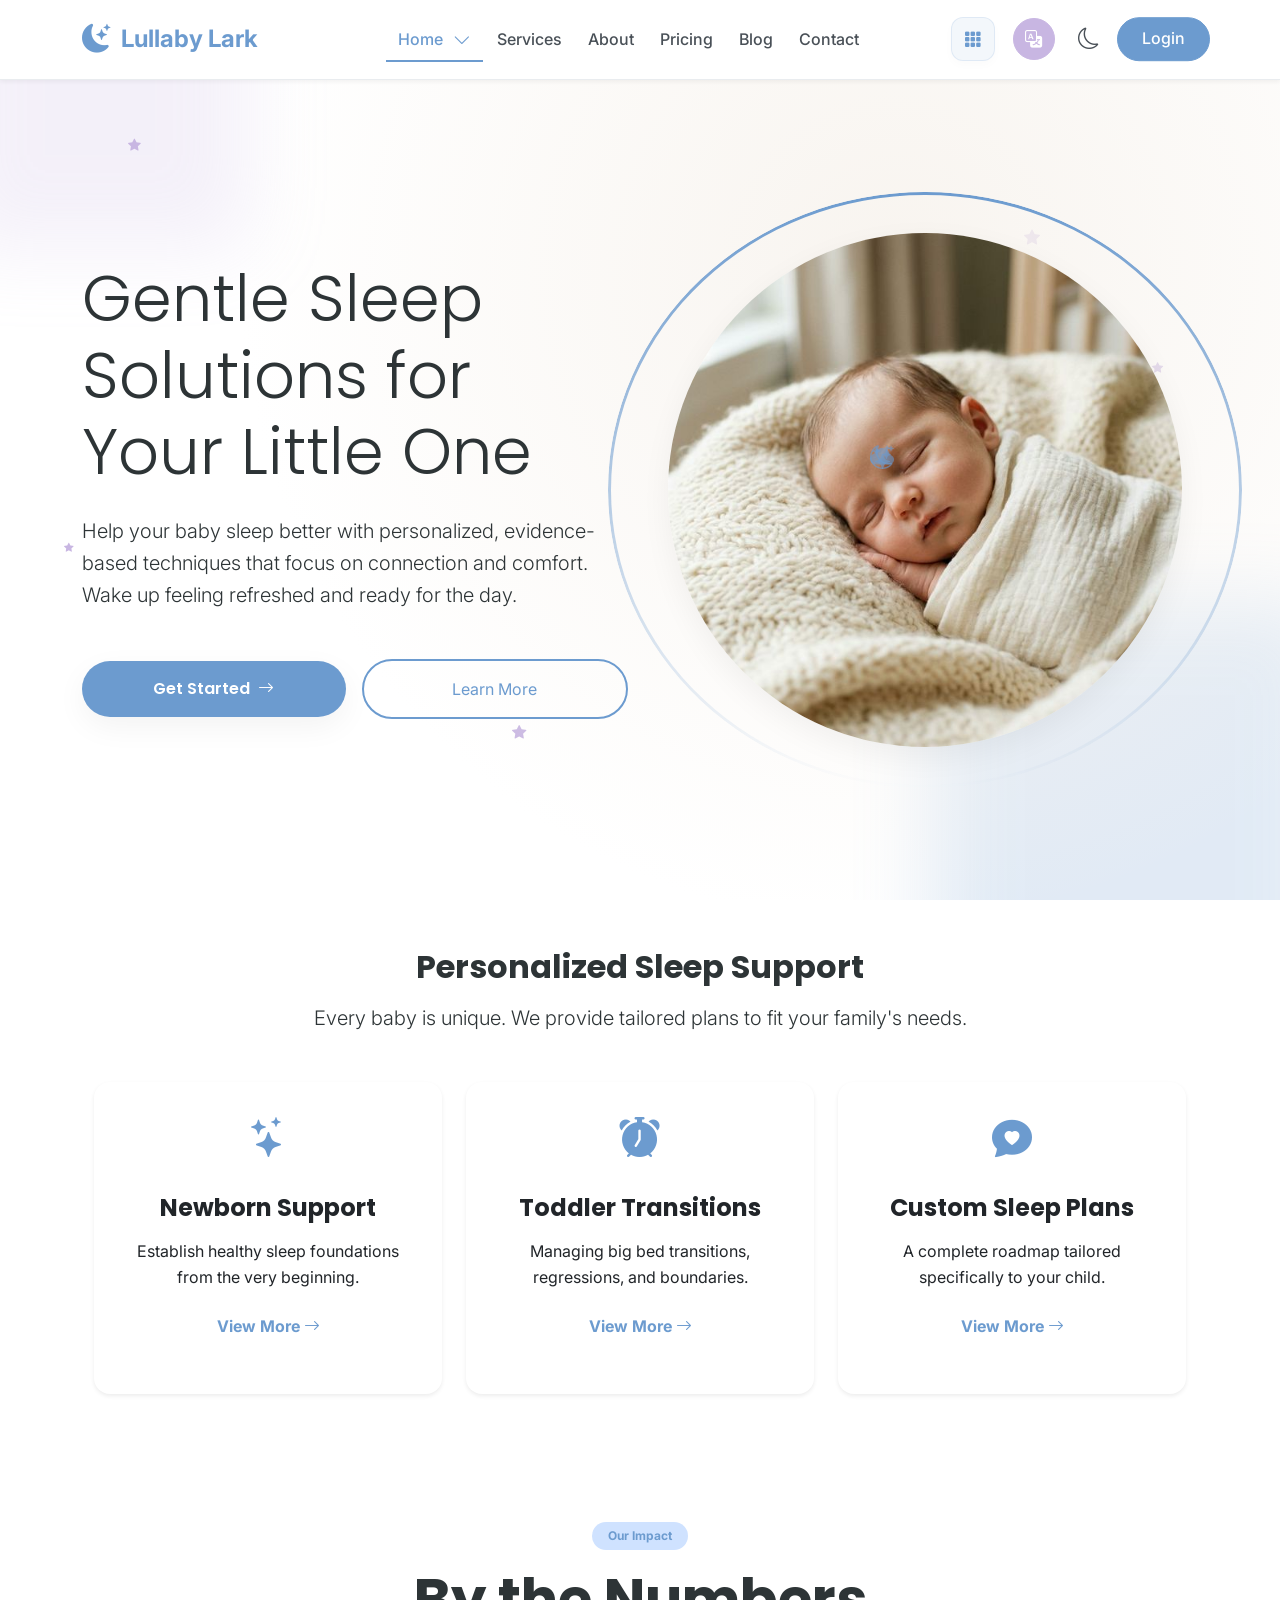
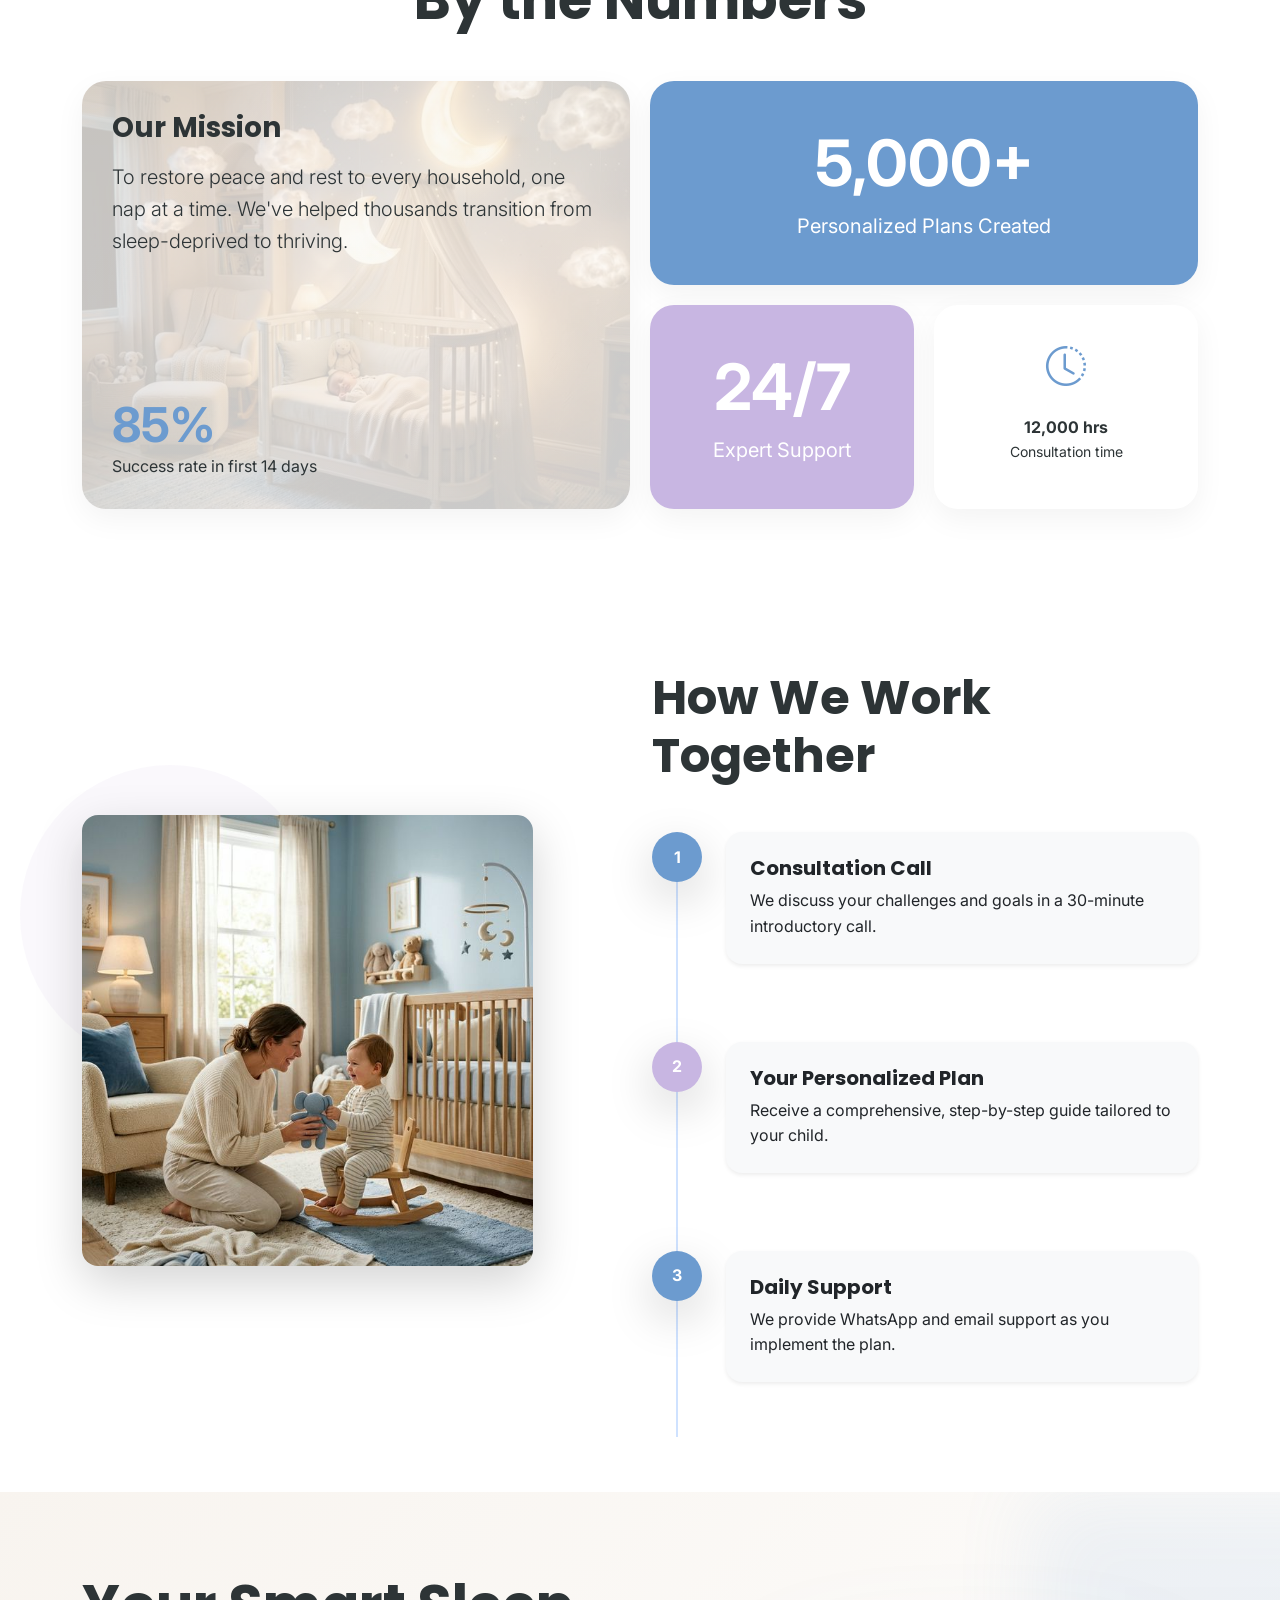
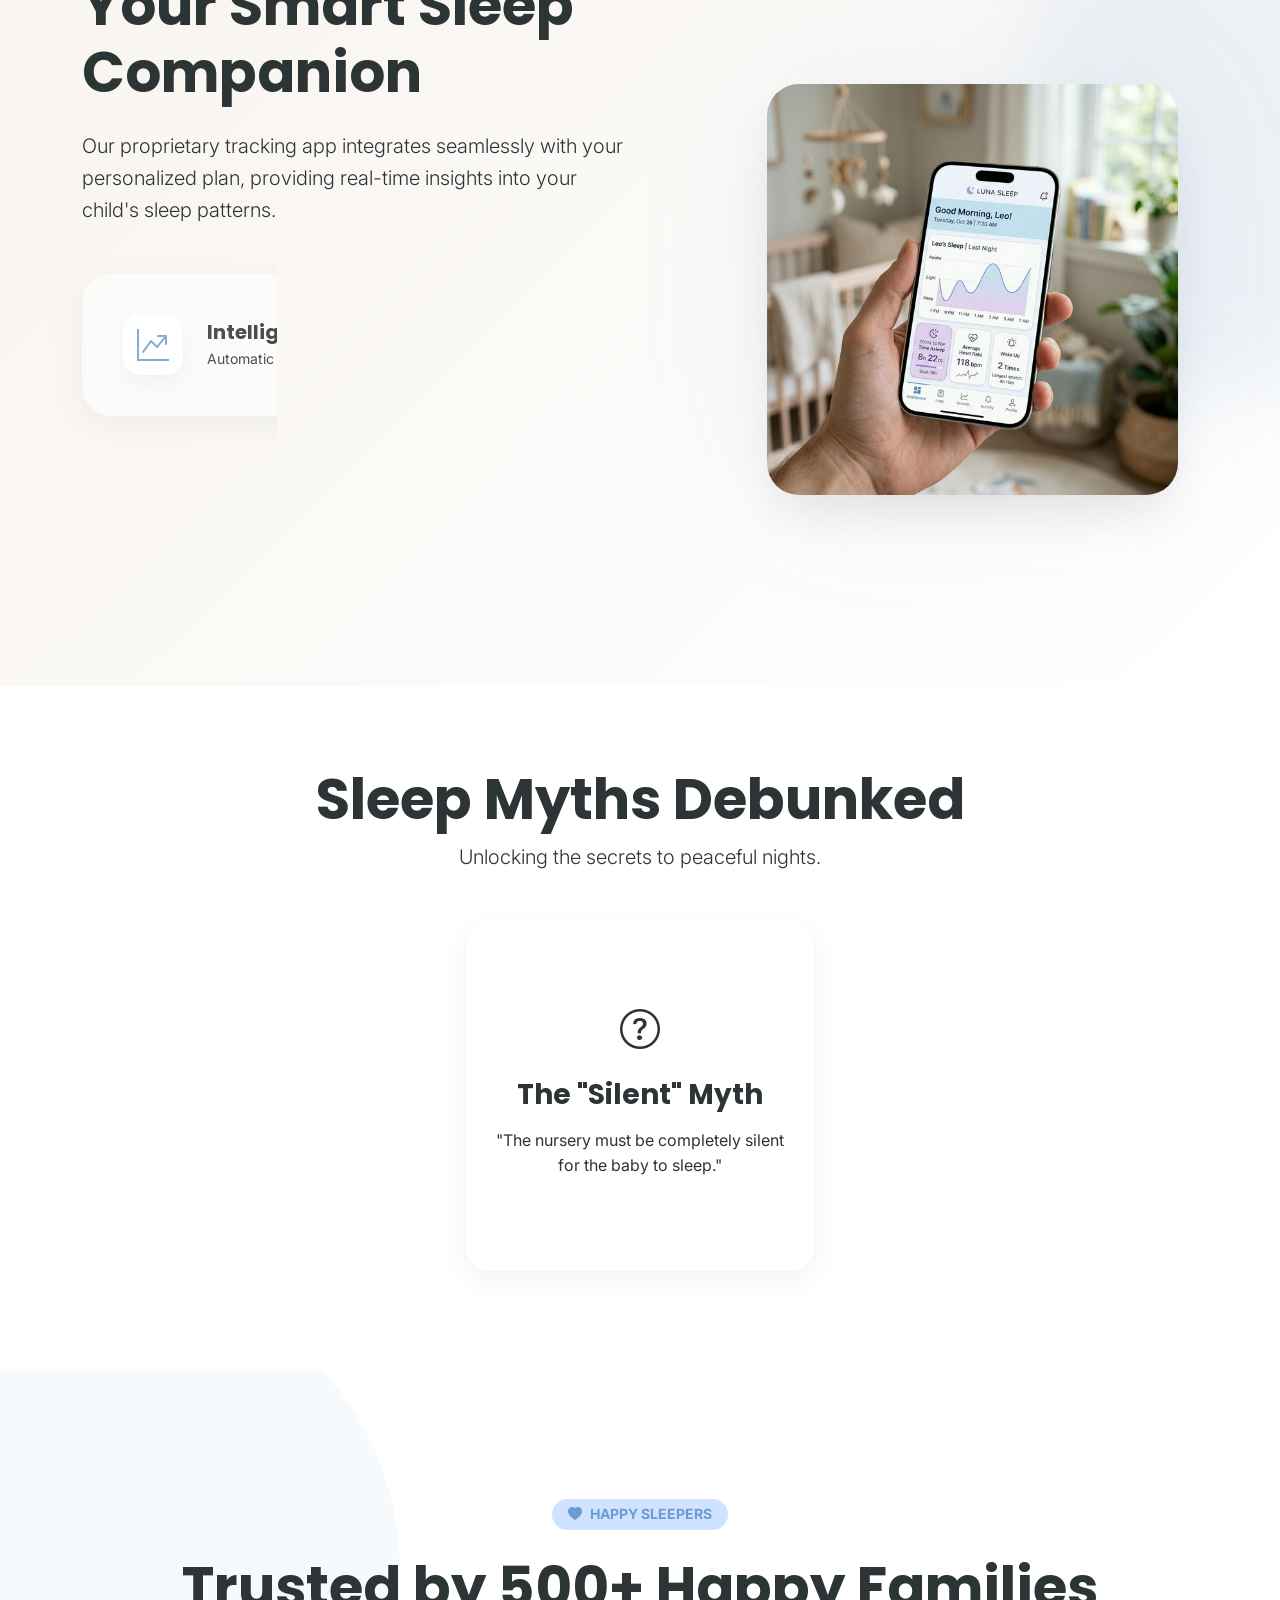
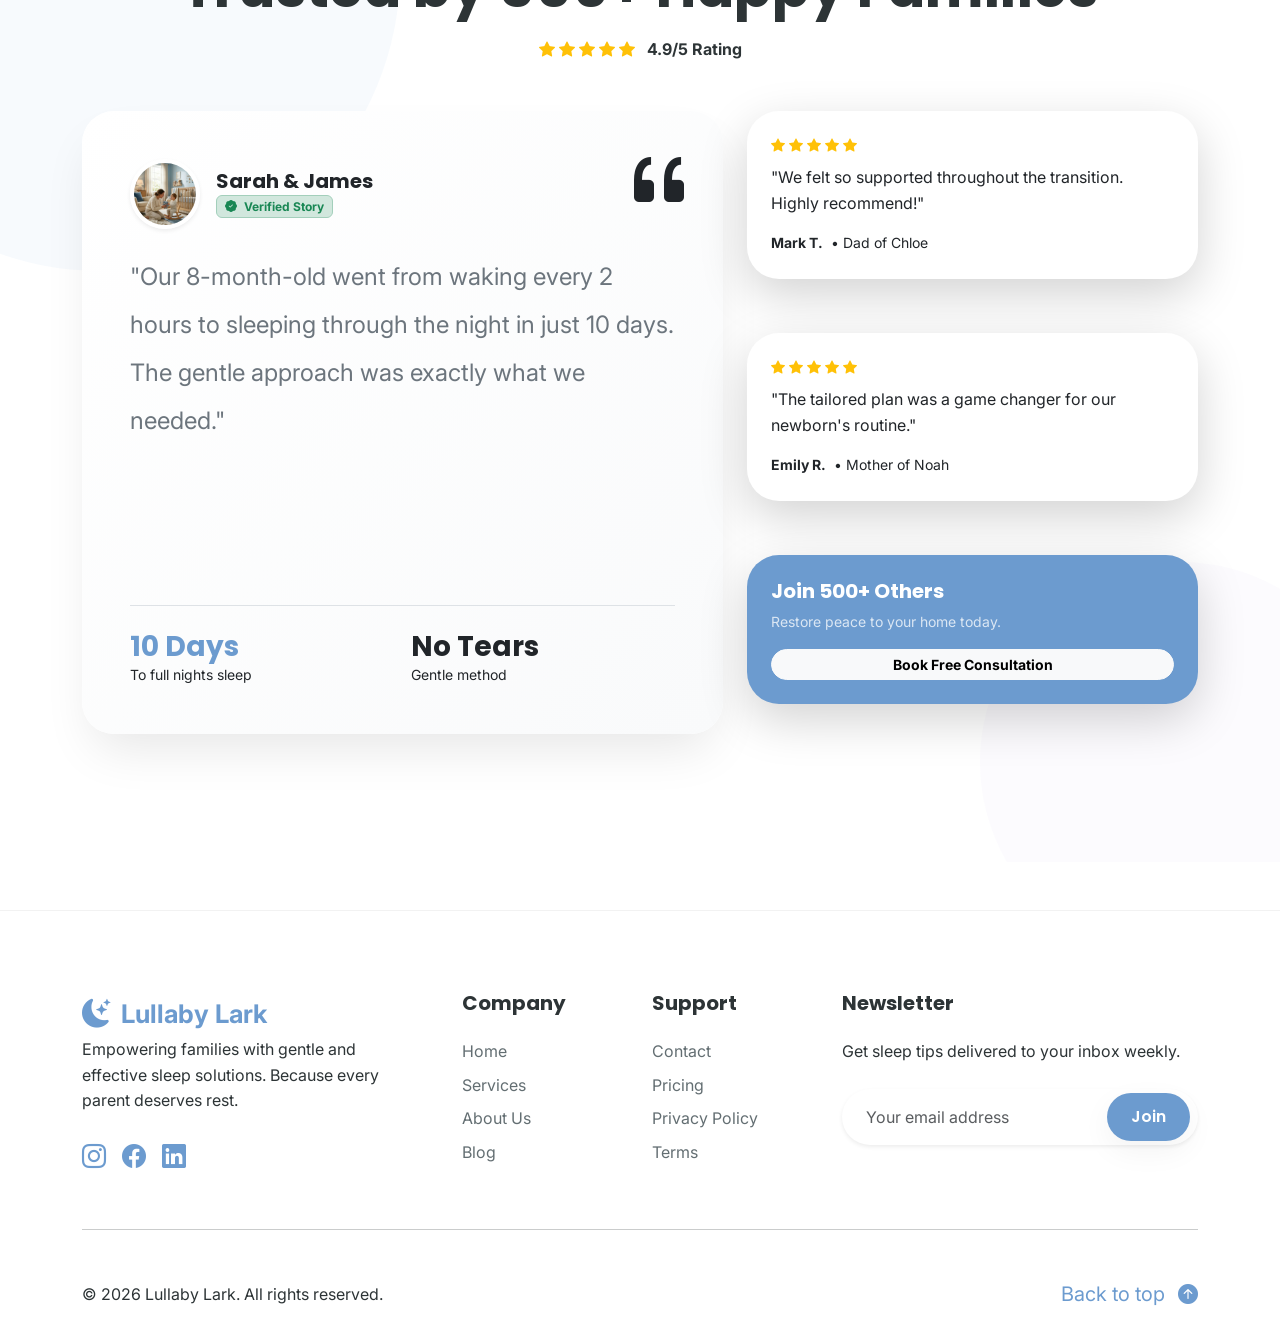
==== commit 564b5043: "Standardize UI, Refine Header Navigation, and Implement Unique High-End Assets across Blog and About" ====
--- a/index.html
+++ b/index.html
@@ -74,13 +74,13 @@
                             </ul>
                         </li>
                         <li class="nav-item"><a class="nav-link" href="services.html">Services</a></li>
+                        <li class="nav-item"><a class="nav-link" href="about.html">About</a></li>
                         <li class="nav-item"><a class="nav-link" href="pricing.html">Pricing</a></li>
-                        <li class="nav-item"><a class="nav-link" href="about.html">About</a></li>
                         <li class="nav-item"><a class="nav-link" href="blog.html">Blog</a></li>
                         <li class="nav-item"><a class="nav-link" href="contact.html">Contact</a></li>
                         <li class="nav-item">
                             <a class="nav-link" href="#" id="rtl-toggle">
-                                RTL
+                                <i class="bi bi-translate"></i>
                             </a>
                         </li>
                         <li class="nav-item">
@@ -90,14 +90,11 @@
                         </li>
                         <li class="nav-item">
                             <a class="nav-link" href="dashboard.html">
-                                <i class="bi bi-grid-fill"></i>
+                                <i class="bi bi-grid-3x3-gap-fill"></i>
                             </a>
                         </li>
                         <li class="nav-item">
                             <a class="nav-link" href="login.html">Login</a>
-                        </li>
-                        <li class="nav-item">
-                            <a class="nav-link" href="register.html">Sign Up</a>
                         </li>
                     </ul>
                 </div>
@@ -189,34 +186,35 @@
                 </p>
             </div>
             <div class="row g-4 d-flex justify-content-center">
-                <div class="col-md-4 animate-on-scroll">
+                <div class="col-md-4 col-sm-6 animate-on-scroll">
                     <div class="card text-center h-100 p-4 border-0 shadow-sm rounded-4">
                         <div class="card-icon mb-4"><i class="bi bi-stars fs-1"
-                                style="color: var(--primary-color);"></i></div>
+                                style="color: #6C9BCF;"></i></div>
                         <h4 class="mb-3">Newborn Support</h4>
                         <p class="text-gray mb-4">Establish healthy sleep foundations from the very beginning.</p>
                         <a href="service-details.html" class="text-decoration-none fw-bold"
-                            style="color: var(--primary-color);">View More <i class="bi bi-arrow-right"></i></a>
-                    </div>
-                </div>
-                <div class="col-md-4 animate-on-scroll">
+                            style="color: #6C9BCF;">View More <i class="bi bi-arrow-right"></i></a>
+                    </div>
+                </div>
+                <div class="col-md-4 col-sm-6 animate-on-scroll">
                     <div class="card text-center h-100 p-4 border-0 shadow-sm rounded-4">
                         <div class="card-icon mb-4"><i class="bi bi-alarm-fill fs-1"
-                                style="color: var(--tertiary-color);"></i></div>
+                                style="color: #6C9BCF;"></i></div>
                         <h4 class="mb-3">Toddler Transitions</h4>
                         <p class="text-gray mb-4">Managing big bed transitions, regressions, and boundaries.</p>
                         <a href="service-details.html" class="text-decoration-none fw-bold"
-                            style="color: var(--tertiary-color);">View More <i class="bi bi-arrow-right"></i></a>
-                    </div>
-                </div>
-                <div class="col-md-4 animate-on-scroll">
+                            style="color: #6C9BCF;">View More <i class="bi bi-arrow-right"></i></a>
+                    </div>
+                </div>
+                <div class="col-md-4 col-sm-6 animate-on-scroll">
                     <div class="card text-center h-100 p-4 border-0 shadow-sm rounded-4">
-                        <div class="card-icon mb-4"><i class="bi bi-chat-heart-fill fs-1 text-danger-emphasis"></i>
+                        <div class="card-icon mb-4"><i class="bi bi-chat-heart-fill fs-1"
+                                style="color: #6C9BCF;"></i>
                         </div>
                         <h4 class="mb-3">Custom Sleep Plans</h4>
                         <p class="text-gray mb-4">A complete roadmap tailored specifically to your child.</p>
-                        <a href="service-details.html" class="text-decoration-none fw-bold text-danger-emphasis">View
-                            More <i class="bi bi-arrow-right"></i></a>
+                        <a href="service-details.html" class="text-decoration-none fw-bold"
+                            style="color: #6C9BCF;">View More <i class="bi bi-arrow-right"></i></a>
                     </div>
                 </div>
             </div>
@@ -366,7 +364,6 @@
     <section class="myths py-8 bg-white">
         <div class="container px-4">
             <div class="text-center mb-5 animate-on-scroll">
-                <img src="assets/images/sleep_myth_icon.png" alt="Icon" class="mb-4 float-soft" style="width: 80px;">
                 <h2 class="display-4 fw-bold">Sleep Myths Debunked</h2>
                 <p class="text-gray lead">Unlocking the secrets to peaceful nights.</p>
             </div>
@@ -603,4 +600,4 @@
     <script src="assets/js/main.js"></script>
 </body>
 
-</html>+</html>
--- a/assets/css/style.css
+++ b/assets/css/style.css
@@ -57,6 +57,20 @@
 [data-theme="dark"] .split-content .split-half.bg-white {
     background: #1C1C1E !important;
     color: #FFFFFF !important;
+}
+
+/* Fix text contrast in environment section */
+.split-content .text-white-50 {
+    color: var(--dark-color) !important;
+}
+
+.split-content .text-white-50.fw-bold {
+    color: var(--dark-color) !important;
+}
+
+/* Reduce background icon opacity for better text visibility */
+.split-content .opacity-10 {
+    opacity: 0.05 !important;
 }
 
 /* Fix all Bootstrap background classes */
@@ -948,7 +962,12 @@
     background-color: #5B8ABF;
     transform: translateY(-3px);
     box-shadow: 0 15px 35px rgba(108, 155, 207, 0.3);
-    color: white;
+    color: white !important;
+}
+
+.btn-primary:hover *,
+.btn-outline:hover * {
+    color: inherit !important;
 }
 
 .btn-outline {
@@ -1278,12 +1297,12 @@
 }
 
 .package-card {
-    flex: 1 1 calc(33.333% - 20px);
-    background: var(--surface-color);
+    flex: 1 1 calc(50% - 20px);
+    background: var(--light-color);
     border-radius: 40px;
     padding: 40px;
+    text-align: center;
     transition: var(--transition);
-    border: 1px solid var(--border-color);
     min-width: 300px;
 }
 
@@ -1420,6 +1439,300 @@
     transition: var(--transition);
 }
 
+/* Fix essential cards text overlap on mobile */
+@media (max-width: 767.98px) {
+    .essential-card.d-flex {
+        flex-direction: column !important;
+        text-align: center !important;
+        gap: 20px !important;
+    }
+    
+    .essential-card.d-flex .flex-shrink-0 {
+        margin: 0 auto !important;
+    }
+    
+    /* Fix pricing card tag overlap on mobile */
+    .card .position-absolute[style*="rotate(45deg)"] {
+        top: 35px !important;
+        right: -60px !important;
+        font-size: 10px !important;
+        width: 180px !important;
+    }
+    
+    /* Fix Value of Rest section cards on mobile */
+    .glass-card {
+        padding: 20px !important;
+        margin-bottom: 10px !important;
+        min-height: auto !important;
+        text-align: center !important;
+    }
+    
+    .glass-card h4 {
+        font-size: 1.2rem !important;
+        margin-bottom: 5px !important;
+    }
+    
+    .glass-card p {
+        font-size: 0.75rem !important;
+        line-height: 1.2 !important;
+        margin-bottom: 0 !important;
+    }
+    
+    /* Stack cards in single column on mobile */
+    .row.g-3 .col-6 {
+        width: 100% !important;
+        margin-bottom: 15px !important;
+        flex: 0 0 100% !important;
+        max-width: 100% !important;
+    }
+    
+    /* Show comparison table header on mobile and tablet */
+    .comparison-header {
+        display: grid !important;
+        background: var(--primary-color);
+        color: white;
+        border-radius: 12px;
+        padding: 15px;
+        margin-bottom: 15px;
+        font-weight: bold;
+        font-size: 0.9rem;
+    }
+    
+    .comparison-header > div {
+        padding: 5px !important;
+        text-align: center !important;
+    }
+    
+    .comparison-header > div:first-child {
+        text-align: left !important;
+    }
+}
+
+/* Show comparison table header on tablet */
+@media (max-width: 991.98px) {
+    .comparison-header {
+        display: grid !important;
+    }
+    
+    /* Center Lullaby Lark Promise section cards on mobile and tablet */
+    .trust-item .fs-1 {
+        text-align: center !important;
+        margin: 0 auto 1rem auto !important;
+        display: block !important;
+    }
+    
+    .trust-item h4 {
+        text-align: center !important;
+    }
+    
+    /* Hide consultant card on all devices in about page */
+.about .position-absolute.bottom-0.start-50.translate-middle-x.mb-n4.w-75 {
+    display: none !important;
+}
+
+/* Fix Editor's Choice button alignment on mobile */
+@media (max-width: 767.98px) {
+    .featured-content .d-flex.align-items-center {
+        flex-direction: column !important;
+        align-items: center !important;
+        gap: 15px !important;
+        text-align: center !important;
+    }
+    
+    .featured-content .d-flex.align-items-center .btn {
+        width: 100% !important;
+        max-width: 300px !important;
+    }
+}
+
+/* Center button in Not Just Tips Real Solutions section on tablet */
+@media (max-width: 991.98px) and (min-width: 768px) {
+    .col-lg-6.animate-on-scroll .btn {
+        display: block !important;
+        margin: 0 auto !important;
+        text-align: center !important;
+        width: fit-content !important;
+    }
+}
+
+/* Fix Quick Contact Info icon overlapping on mobile */
+@media (max-width: 767.98px) {
+    .contact-section .d-flex.align-items-center.gap-4 {
+        flex-direction: column !important;
+        align-items: flex-start !important;
+        gap: 20px !important;
+        text-align: left !important;
+    }
+    
+    .contact-section .d-flex.align-items-center .fs-4 {
+        width: 50px !important;
+        height: 50px !important;
+        margin-bottom: 10px !important;
+    }
+    
+    .contact-section .d-flex.align-items-center > div {
+        width: 100% !important;
+        padding-left: 65px !important;
+        position: relative !important;
+    }
+}
+
+/* Fix new sleep log button positioning on mobile */
+@media (max-width: 767.98px) {
+    .dashboard-section .d-flex.justify-content-between.align-items-center.gap-3 .btn-new-log {
+        display: block !important;
+        margin: 15px auto 0 !important;
+        text-align: center !important;
+        width: fit-content !important;
+        clear: both !important;
+        margin-top: 10px !important;
+    }
+}
+
+/* Add hover highlighting for Plan Tip of the Day link */
+.stats-card a.text-decoration-none:hover {
+    color: var(--primary-color) !important;
+    text-decoration: underline !important;
+    transition: all 0.3s ease !important;
+}
+
+.stats-card a.text-decoration-none:hover i {
+    transform: translateX(3px) !important;
+    transition: transform 0.3s ease !important;
+}
+
+/* Center Detailed Sleep Logs heading on mobile */
+@media (max-width: 767.98px) {
+    #logs .d-flex.flex-column.flex-md-row.justify-content-between.align-items-md-center > div:first-child {
+        text-align: center !important;
+    }
+    
+    #logs .d-flex.flex-column.flex-md-row.justify-content-between.align-items-md-center > div:first-child h2 {
+        text-align: center !important;
+    }
+}
+
+/* Center website name and logo in login and register cards */
+body.bg-light .card .text-center .navbar-brand {
+    display: flex !important;
+    flex-direction: column !important;
+    align-items: center !important;
+    justify-content: center !important;
+    text-align: center !important;
+    margin: 0 auto !important;
+}
+
+body.bg-light .card .text-center .navbar-brand i {
+    margin-bottom: 5px !important;
+    display: block !important;
+}
+
+body.bg-light .card .text-center .navbar-brand span {
+    text-align: center !important;
+    display: block !important;
+}
+
+/* Force centering for login and register pages */
+.login-page .navbar-brand,
+.register-page .navbar-brand {
+    text-align: center !important;
+    display: block !important;
+    margin: 0 auto 15px auto !important;
+}
+
+.login-page .navbar-brand i,
+.register-page .navbar-brand i {
+    display: block !important;
+    text-align: center !important;
+    margin-bottom: 5px !important;
+}
+
+.login-page .navbar-brand span,
+.register-page .navbar-brand span {
+    display: block !important;
+    text-align: center !important;
+}
+
+/* Specific centering for register page navbar-brand */
+body.bg-light .card .text-center .navbar-brand.fs-2 {
+    display: flex !important;
+    flex-direction: column !important;
+    align-items: center !important;
+    justify-content: center !important;
+    text-align: center !important;
+    margin: 0 auto 15px auto !important;
+    width: fit-content !important;
+}
+
+body.bg-light .card .text-center .navbar-brand.fs-2 i,
+body.bg-light .card .text-center .navbar-brand.fs-2 span {
+    display: block !important;
+    text-align: center !important;
+}
+
+/* Force center Lullaby Lark logo and text */
+body.bg-light .card .text-center a.navbar-brand {
+    text-align: center !important;
+    display: flex !important;
+    flex-direction: column !important;
+    align-items: center !important;
+    justify-content: center !important;
+    margin: 0 auto 15px auto !important;
+    position: relative !important;
+    left: 50% !important;
+    transform: translateX(-50%) !important;
+}
+
+body.bg-light .card .text-center a.navbar-brand i {
+    display: block !important;
+    text-align: center !important;
+    margin: 0 auto 5px auto !important;
+}
+
+body.bg-light .card .text-center a.navbar-brand span {
+    display: block !important;
+    text-align: center !important;
+    margin: 0 auto !important;
+}
+
+/* Fix link hover color in login and register pages */
+body.bg-light .card a:not(.navbar-brand):not(.btn):hover {
+    color: var(--primary-color) !important;
+    text-decoration: underline !important;
+    transition: all 0.3s ease !important;
+}
+
+body.bg-light .card a:not(.navbar-brand):not(.btn) {
+    transition: all 0.3s ease !important;
+}
+
+/* Force hover effect for all links in login and register pages */
+body.bg-light .card a:hover {
+    color: var(--primary-color) !important;
+    text-decoration: underline !important;
+}
+
+body.bg-light .card .small a:hover {
+    color: var(--primary-color) !important;
+    text-decoration: underline !important;
+}
+
+body.bg-light .card .form-check-label a:hover {
+    color: var(--primary-color) !important;
+    text-decoration: underline !important;
+}
+
+body.bg-light .card .text-center a:not(.navbar-brand):not(.btn):hover {
+    color: var(--primary-color) !important;
+    text-decoration: underline !important;
+}
+
+/* Hide consultant card on mobile in About page */
+    .position-absolute.bottom-0.start-50.translate-middle-x.mb-n4.w-75 {
+        display: none !important;
+    }
+}
+
 /* About Page Specialized Sections */
 .sticky-half {
     position: sticky;
@@ -1455,6 +1768,11 @@
     background: var(--light-color);
     transform: translateY(-15px);
     box-shadow: var(--shadow);
+}
+
+.badge-item:hover h4,
+.badge-item:hover p {
+    color: var(--text-color) !important;
 }
 
 .pillar-count {
@@ -2010,11 +2328,24 @@
     justify-content: center;
     margin-bottom: 30px;
     transition: 0.6s;
+    color: var(--primary-color) !important;
 }
 
 .milestone-card:hover .milestone-icon {
     background: var(--primary-color);
-    color: white;
+    color: white !important;
+    transform: rotate(10deg) scale(1.1);
+}
+
+/* Dark theme milestone icons */
+[data-theme="dark"] .milestone-icon {
+    background: var(--surface-color);
+    color: white !important;
+}
+
+[data-theme="dark"] .milestone-card:hover .milestone-icon {
+    background: var(--primary-color);
+    color: white !important;
     transform: rotate(10deg) scale(1.1);
 }
 
@@ -2233,37 +2564,7 @@
         box-shadow: 0 5px 15px rgba(46, 204, 113, 0.2);
     }
 
-    .holistic-img-frame {
-        position: relative;
-        padding: 20px;
-    }
-
-    .decorative-border {
-        position: absolute;
-        top: 0;
-        left: 0;
-        width: 100%;
-        height: 100%;
-        border: 3px solid var(--tertiary-color);
-        border-radius: 50px;
-        opacity: 0.1;
-        transform: rotate(-3deg);
-        z-index: 0;
-    }
-
-    .holistic-img {
-        border-radius: 50px;
-        width: 100%;
-        height: auto;
-        object-fit: cover;
-        position: relative;
-        z-index: 1;
-        transition: var(--transition);
-    }
-
-    .holistic-img-frame:hover .holistic-img {
-        transform: scale(1.02) rotate(1deg);
-    }
+
 
     .animated-card {
         position: relative;
@@ -2661,6 +2962,10 @@
     gap: 6px;
     text-decoration: none;
     position: relative;
+}
+
+[data-theme="dark"] .navbar-nav .nav-link:not([id="rtl-toggle"]):not([id="theme-toggle"]):not([href="dashboard.html"]):not([href="login.html"]):not([href="register.html"]) {
+    color: #ffffff !important;
 }
 
 .navbar-nav .nav-link:not([id="rtl-toggle"]):not([id="theme-toggle"]):not([href="dashboard.html"]):not([href="login.html"]):not([href="register.html"]):hover,
@@ -2740,14 +3045,18 @@
 
 /* RTL toggle specific styling */
 .navbar-nav .nav-link[id="rtl-toggle"] {
-    background: #6c757d;
+    background: var(--tertiary-color);
     color: white;
-    border-color: #6c757d;
+    border-color: var(--tertiary-color);
+    display: flex;
+    align-items: center;
+    justify-content: center;
+    gap: 8px;
 }
 
 .navbar-nav .nav-link[id="rtl-toggle"]:hover {
-    background: #5a6268;
-    border-color: #5a6268;
+    background: #b8a6d2;
+    border-color: #b8a6d2;
 }
 
 /* Theme toggle specific styling */
@@ -2864,11 +3173,206 @@
     color: #6C9BCF !important;
 }
 
+/* Desktop Header Alignment: center main menu, keep action buttons at right */
+@media (min-width: 1200px) {
+    .navbar .container {
+        position: relative;
+    }
+
+    .navbar .offcanvas {
+        position: absolute !important;
+        inset: 0;
+        width: 100% !important;
+        height: 100% !important;
+        border: 0 !important;
+        background: transparent !important;
+        transform: none !important;
+        visibility: visible !important;
+    }
+
+    .navbar .offcanvas-header {
+        display: none !important;
+    }
+
+    .navbar-brand {
+        position: relative;
+        z-index: 2;
+    }
+
+    .navbar .offcanvas-body {
+        height: 100%;
+        padding: 0 !important;
+        display: flex !important;
+        align-items: center !important;
+        justify-content: center !important;
+    }
+
+    .navbar .offcanvas-body .navbar-nav {
+        justify-content: center !important;
+        width: 100%;
+        position: relative;
+        gap: 2px;
+    }
+
+    .navbar .offcanvas-body .navbar-nav>.nav-item>.nav-link#rtl-toggle,
+    .navbar .offcanvas-body .navbar-nav>.nav-item>.nav-link#theme-toggle,
+    .navbar .offcanvas-body .navbar-nav>.nav-item>.nav-link[href="dashboard.html"],
+    .navbar .offcanvas-body .navbar-nav>.nav-item>.nav-link[href="login.html"],
+    .navbar .offcanvas-body .navbar-nav>.nav-item>.nav-link[href="register.html"] {
+        position: absolute;
+        top: 50%;
+        transform: translateY(-50%);
+        margin: 0 !important;
+    }
+
+    /* Updated desktop layout with better spacing and order */
+    .navbar .offcanvas-body .navbar-nav>.nav-item>.nav-link[href="login.html"] {
+        right: 0;
+    }
+
+    .navbar .offcanvas-body .navbar-nav>.nav-item>.nav-link#theme-toggle {
+        right: 110px;
+    }
+
+    .navbar .offcanvas-body .navbar-nav>.nav-item>.nav-link#rtl-toggle {
+        right: 155px;
+    }
+
+    .navbar .offcanvas-body .navbar-nav>.nav-item>.nav-link[href="dashboard.html"] {
+        right: 215px;
+    }
+
+    /* If register exists, shift right controls to keep spacing */
+    .navbar .offcanvas-body .navbar-nav:has(> .nav-item > .nav-link[href="register.html"])>.nav-item>.nav-link[href="register.html"] {
+        right: 0;
+    }
+
+    .navbar .offcanvas-body .navbar-nav:has(> .nav-item > .nav-link[href="register.html"])>.nav-item>.nav-link[href="login.html"] {
+        right: 110px;
+    }
+
+    .navbar .offcanvas-body .navbar-nav:has(> .nav-item > .nav-link[href="register.html"])>.nav-item>.nav-link#theme-toggle {
+        right: 220px;
+    }
+
+    .navbar .offcanvas-body .navbar-nav:has(> .nav-item > .nav-link[href="register.html"])>.nav-item>.nav-link#rtl-toggle {
+        right: 265px;
+    }
+
+    .navbar .offcanvas-body .navbar-nav:has(> .nav-item > .nav-link[href="register.html"])>.nav-item>.nav-link[href="dashboard.html"] {
+        right: 325px;
+    }
+
+    /* Theme is icon-only (not a button) */
+    .navbar .offcanvas-body .navbar-nav>.nav-item>.nav-link#theme-toggle {
+        background: transparent !important;
+        border: none !important;
+        box-shadow: none !important;
+        padding: 0 !important;
+        width: auto !important;
+        height: auto !important;
+        border-radius: 0 !important;
+        color: #495057 !important;
+    }
+
+    .navbar .offcanvas-body .navbar-nav>.nav-item>.nav-link#theme-toggle i {
+        font-size: 1.35rem !important;
+        line-height: 1;
+    }
+
+    .navbar .offcanvas-body .navbar-nav>.nav-item>.nav-link#theme-toggle:hover {
+        background: transparent !important;
+        border: none !important;
+        box-shadow: none !important;
+        color: var(--primary-color) !important;
+        transform: translateY(-50%) !important;
+    }
+
+    [data-theme="dark"] .navbar .offcanvas-body .navbar-nav>.nav-item>.nav-link#theme-toggle {
+        color: #ffffff !important;
+    }
+
+    /* Dashboard Premium "Soft Squircle" Design */
+    .navbar .offcanvas-body .navbar-nav>.nav-item>.nav-link[href="dashboard.html"] {
+        width: 44px;
+        height: 44px;
+        padding: 0 !important;
+        border-radius: 12px !important;
+        display: flex !important;
+        align-items: center !important;
+        justify-content: center !important;
+        background: rgba(108, 155, 207, 0.08) !important;
+        border: 1px solid rgba(108, 155, 207, 0.15) !important;
+        color: var(--primary-color) !important;
+        transition: all 0.4s cubic-bezier(0.175, 0.885, 0.32, 1.275) !important;
+        box-shadow: 0 4px 10px rgba(0, 0, 0, 0.02) !important;
+    }
+
+    .navbar .offcanvas-body .navbar-nav>.nav-item>.nav-link[href="dashboard.html"]:hover {
+        background: var(--primary-color) !important;
+        color: white !important;
+        border-color: var(--primary-color) !important;
+        transform: translateY(-50%) translateY(-3px) scale(1.05) !important;
+        box-shadow: 0 8px 25px rgba(108, 155, 207, 0.25) !important;
+    }
+
+    [data-theme="dark"] .navbar .offcanvas-body .navbar-nav>.nav-item>.nav-link[href="dashboard.html"] {
+        background: rgba(108, 155, 207, 0.15) !important;
+        border-color: rgba(108, 155, 207, 0.25) !important;
+        color: #ffffff !important;
+    }
+
+    [data-theme="dark"] .navbar .offcanvas-body .navbar-nav>.nav-item>.nav-link[href="dashboard.html"]:hover {
+        background: var(--primary-color) !important;
+        color: white !important;
+    }
+
+    /* RTL as unique icon control */
+    .navbar .offcanvas-body .navbar-nav>.nav-item>.nav-link#rtl-toggle {
+        width: 42px;
+        height: 42px;
+        padding: 0 !important;
+        border-radius: 50% !important;
+        display: flex !important;
+        align-items: center !important;
+        justify-content: center !important;
+        font-size: 1.1rem !important;
+        background: var(--tertiary-color) !important;
+        border: 1px solid var(--tertiary-color) !important;
+        color: #ffffff !important;
+    }
+
+    .navbar .offcanvas-body .navbar-nav>.nav-item>.nav-link#rtl-toggle i {
+        font-size: 1.1rem;
+        display: block !important;
+    }
+
+    .navbar .offcanvas-body .navbar-nav>.nav-item>.nav-link#rtl-toggle:hover {
+        background: #b8a6d2 !important;
+        border-color: #b8a6d2 !important;
+        transform: translateY(-50%) scale(1.05) !important;
+    }
+
+    /* Login remains styled as button */
+    .navbar .offcanvas-body .navbar-nav>.nav-item>.nav-link[href="login.html"] {
+        display: flex !important;
+        align-items: center !important;
+        justify-content: center !important;
+    }
+
+    .navbar .offcanvas-body .navbar-nav>.nav-item>.nav-link[href="login.html"],
+    .navbar .offcanvas-body .navbar-nav>.nav-item>.nav-link[href="register.html"] {
+        padding: 8px 24px !important;
+        border-radius: 999px !important;
+    }
+}
+
 /* Mobile hamburger menu - same button styling */
 @media (max-width: 1199.98px) {
     .navbar-nav {
-        flex-direction: column !important;
-        align-items: flex-start !important;
+        flex-direction: row !important;
+        flex-wrap: wrap !important;
+        align-items: center !important;
         gap: 10px !important;
     }
 
@@ -2877,22 +3381,65 @@
         margin: 0 !important;
     }
 
-    /* Main navigation items in mobile - align left */
+    /* Action icons in one row */
+    .navbar-nav .nav-item:has(> #rtl-toggle),
+    .navbar-nav .nav-item:has(> #theme-toggle),
+    .navbar-nav .nav-item:has(> [href="dashboard.html"]) {
+        width: calc(33.33% - 14px) !important;
+        flex-grow: 1;
+    }
+    
+    /* Main navigation items in mobile - no button styling, align left */
     .navbar-nav .nav-link:not([id="rtl-toggle"]):not([id="theme-toggle"]):not([href="dashboard.html"]):not([href="login.html"]):not([href="register.html"]) {
-        width: 100% !important;
-        justify-content: flex-start !important;
-        padding: 12px 20px !important;
-    }
-
-    /* Button items in mobile - stack vertically and take full width */
+        width: auto;
+        justify-content: flex-start;
+        padding: 10px 16px;
+        margin-bottom: 4px;
+    }
+    
+    /* Center "How We Work Together" heading in mobile/tablet */
+    .how-it-works h2 {
+        text-align: center !important;
+    }
+    
+    /* Center "Your Smart Sleep Companion" heading in tablet */
+    .app-showcase h2 {
+        text-align: center !important;
+    }
+    
+
+    
+    /* Icon items in mobile - centered and compact */
     .navbar-nav .nav-link[id="rtl-toggle"],
     .navbar-nav .nav-link[id="theme-toggle"],
-    .navbar-nav .nav-link[href="dashboard.html"],
+    .navbar-nav .nav-link[href="dashboard.html"] {
+        display: flex !important;
+        width: 100% !important;
+        justify-content: center !important;
+        border-radius: 12px !important;
+        padding: 12px !important;
+        margin: 0 !important;
+    }
+
+    [data-theme="dark"] .navbar-nav .nav-link[id="theme-toggle"],
+    [data-theme="dark"] .navbar-nav .nav-link[href="dashboard.html"] {
+        background: rgba(255, 255, 255, 0.1) !important;
+        border: 1px solid rgba(255, 255, 255, 0.1) !important;
+        color: #ffffff !important;
+    }
+
+    [data-theme="dark"] .navbar-nav .nav-link[id="theme-toggle"]:hover,
+    [data-theme="dark"] .navbar-nav .nav-link[href="dashboard.html"]:hover {
+        background: var(--primary-color) !important;
+        border-color: var(--primary-color) !important;
+    }
+
+    /* Login item - full width below the icons */
     .navbar-nav .nav-link[href="login.html"],
     .navbar-nav .nav-link[href="register.html"] {
         display: flex !important;
         width: 100% !important;
-        justify-content: flex-start !important;
+        justify-content: center !important;
         border-radius: 12px !important;
         padding: 12px 20px !important;
         margin: 0 !important;
@@ -3076,4 +3623,97 @@
 [data-theme="dark"] footer .brand-name img,
 [data-theme="dark"] footer .logo img {
     filter: brightness(0) saturate(100%) invert(62%) sepia(85%) saturate(423%) hue-rotate(199deg) brightness(96%) contrast(89%);
-}+}
+
+/* Footer hover effects */
+.newsletter-form button:hover,
+#back-to-top:hover {
+    transform: translateY(-2px);
+    box-shadow: 0 4px 12px rgba(108, 155, 207, 0.3);
+    transition: all 0.3s ease;
+}
+
+.newsletter-form button {
+    transition: all 0.3s ease;
+}
+
+#back-to-top {
+    transition: all 0.3s ease;
+    color: var(--primary-color) !important;
+}
+
+#back-to-top i {
+    color: var(--primary-color) !important;
+}
+
+/* Auth pages: center website name/logo and make text link hover states clear */
+body.auth-page .auth-card .navbar-brand {
+    display: flex !important;
+    align-items: center !important;
+    justify-content: center !important;
+    width: fit-content;
+    margin: 0 auto 0.5rem auto !important;
+}
+
+body.auth-page .auth-card .navbar-brand i,
+body.auth-page .auth-card .navbar-brand span {
+    margin: 0 !important;
+}
+
+body.auth-page .auth-card a.auth-link {
+    color: var(--primary-color) !important;
+    text-decoration: none !important;
+    transition: color 0.2s ease, text-decoration-color 0.2s ease;
+}
+
+body.auth-page .auth-card a.auth-link:hover,
+body.auth-page .auth-card a.auth-link:focus-visible {
+    color: #5B8ABF !important;
+    text-decoration: underline !important;
+    text-underline-offset: 3px;
+}
+
+body.auth-page .auth-card .remember-forgot-row {
+    flex-wrap: nowrap;
+}
+
+@media (max-width: 380px) {
+    body.auth-page .auth-card .remember-forgot-row .form-check-label,
+    body.auth-page .auth-card .remember-forgot-row .auth-link {
+        font-size: 0.85rem;
+        white-space: nowrap;
+    }
+}
+
+/* Blog evidence points: keep icon and label aligned without overlap */
+.evidence-point .evidence-icon {
+    width: 40px;
+    height: 40px;
+    min-width: 40px;
+    border-radius: 50%;
+    display: inline-flex;
+    align-items: center;
+    justify-content: center;
+    flex: 0 0 40px;
+}
+
+.evidence-point .evidence-icon i {
+    line-height: 1;
+}
+
+/* Contact page quick info: ensure social icons remain visible in all themes */
+.quick-contact-socials .quick-social-btn {
+    width: 52px;
+    height: 52px;
+    padding: 0 !important;
+    display: inline-flex;
+    align-items: center;
+    justify-content: center;
+    color: var(--primary-color) !important;
+}
+
+.quick-contact-socials .quick-social-btn i {
+    font-size: 1rem;
+    line-height: 1;
+    color: inherit !important;
+}
--- a/assets/css/rtl.css
+++ b/assets/css/rtl.css
@@ -50,3 +50,57 @@
     transform: scaleX(-1);
 }
 
+/* =====================================================
+   RTL Navbar Action Buttons (Desktop ≥1200px)
+   Move RTL/Theme/Dashboard/Login buttons to LEFT side
+   ===================================================== */
+@media (min-width: 1200px) {
+
+    /* Without register button */
+    [dir="rtl"] .navbar .offcanvas-body .navbar-nav > .nav-item > .nav-link[href="login.html"] {
+        right: auto !important;
+        left: 0 !important;
+    }
+
+    [dir="rtl"] .navbar .offcanvas-body .navbar-nav > .nav-item > .nav-link[href="dashboard.html"] {
+        right: auto !important;
+        left: 86px !important;
+    }
+
+    [dir="rtl"] .navbar .offcanvas-body .navbar-nav > .nav-item > .nav-link#theme-toggle {
+        right: auto !important;
+        left: 148px !important;
+    }
+
+    [dir="rtl"] .navbar .offcanvas-body .navbar-nav > .nav-item > .nav-link#rtl-toggle {
+        right: auto !important;
+        left: 196px !important;
+    }
+
+    /* With register button */
+    [dir="rtl"] .navbar .offcanvas-body .navbar-nav:has(> .nav-item > .nav-link[href="register.html"]) > .nav-item > .nav-link[href="register.html"] {
+        right: auto !important;
+        left: 0 !important;
+    }
+
+    [dir="rtl"] .navbar .offcanvas-body .navbar-nav:has(> .nav-item > .nav-link[href="register.html"]) > .nav-item > .nav-link[href="login.html"] {
+        right: auto !important;
+        left: 86px !important;
+    }
+
+    [dir="rtl"] .navbar .offcanvas-body .navbar-nav:has(> .nav-item > .nav-link[href="register.html"]) > .nav-item > .nav-link[href="dashboard.html"] {
+        right: auto !important;
+        left: 172px !important;
+    }
+
+    [dir="rtl"] .navbar .offcanvas-body .navbar-nav:has(> .nav-item > .nav-link[href="register.html"]) > .nav-item > .nav-link#theme-toggle {
+        right: auto !important;
+        left: 234px !important;
+    }
+
+    [dir="rtl"] .navbar .offcanvas-body .navbar-nav:has(> .nav-item > .nav-link[href="register.html"]) > .nav-item > .nav-link#rtl-toggle {
+        right: auto !important;
+        left: 282px !important;
+    }
+}
+
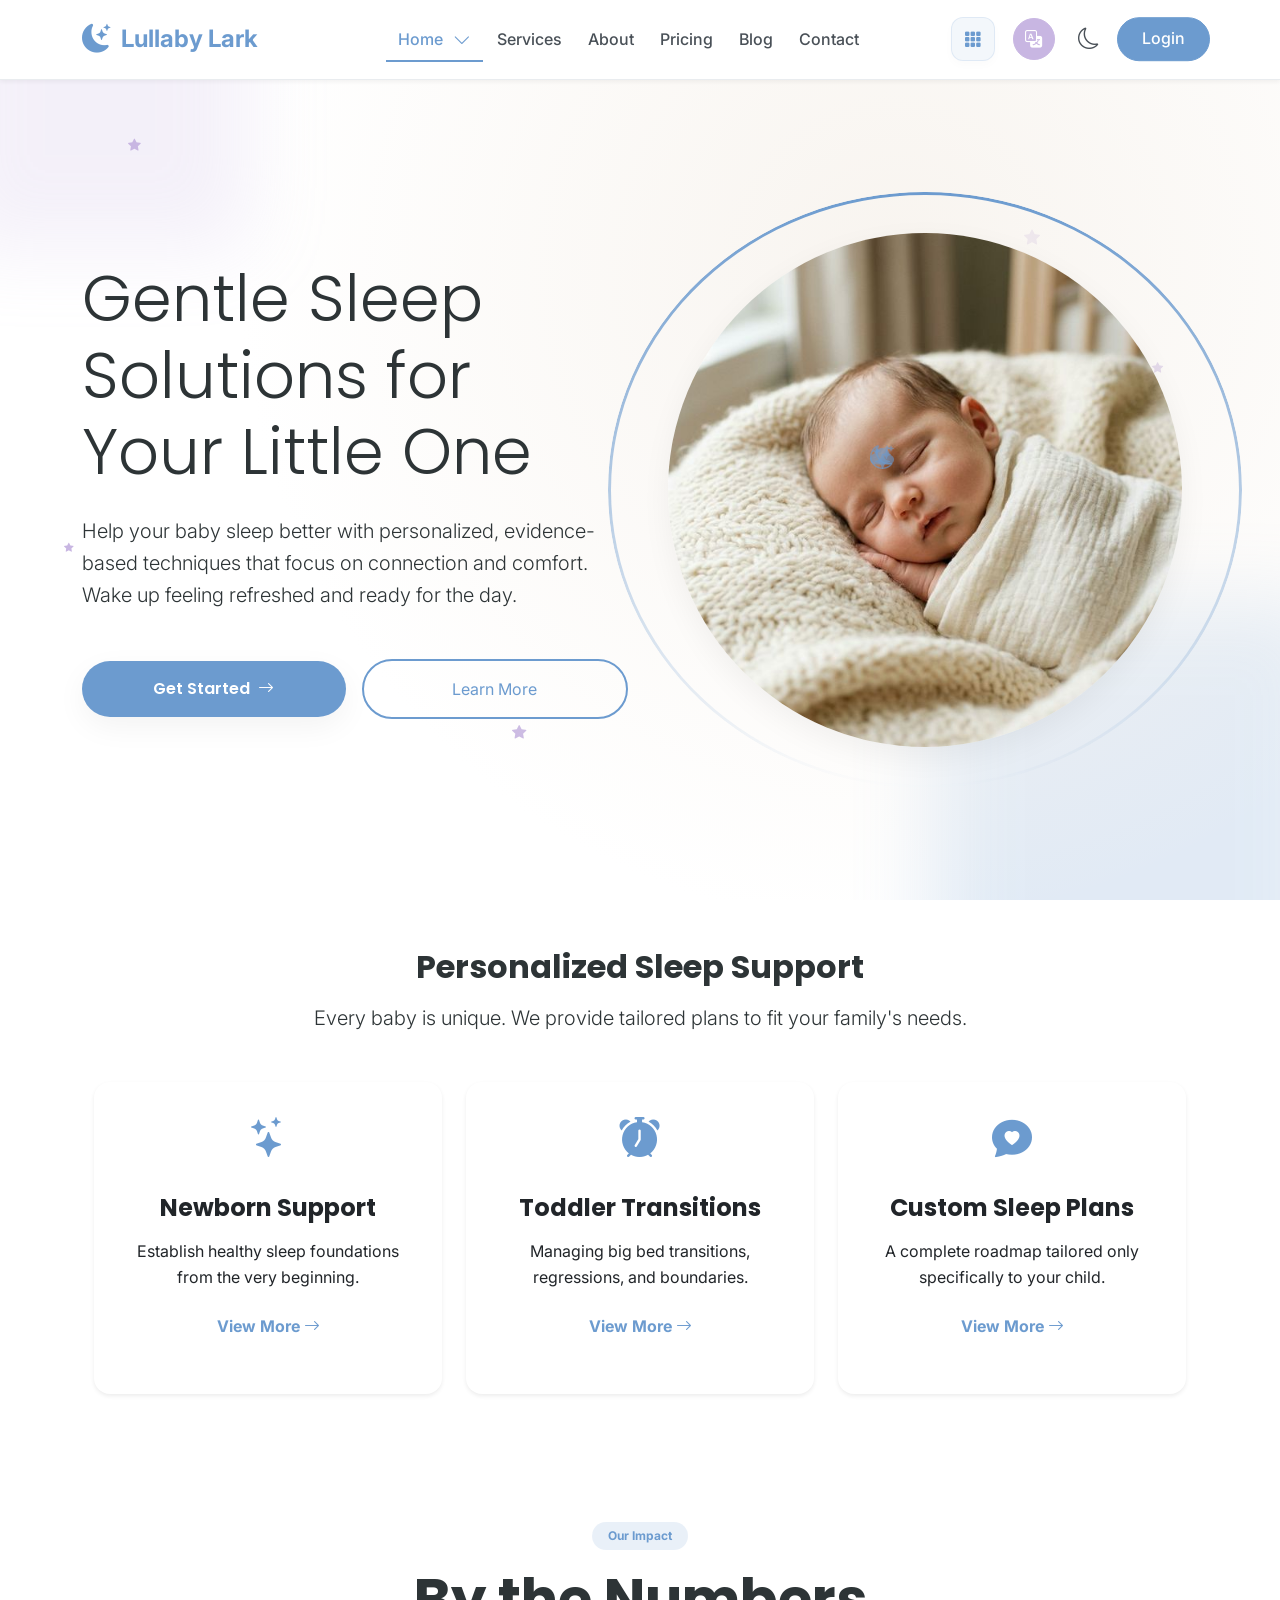
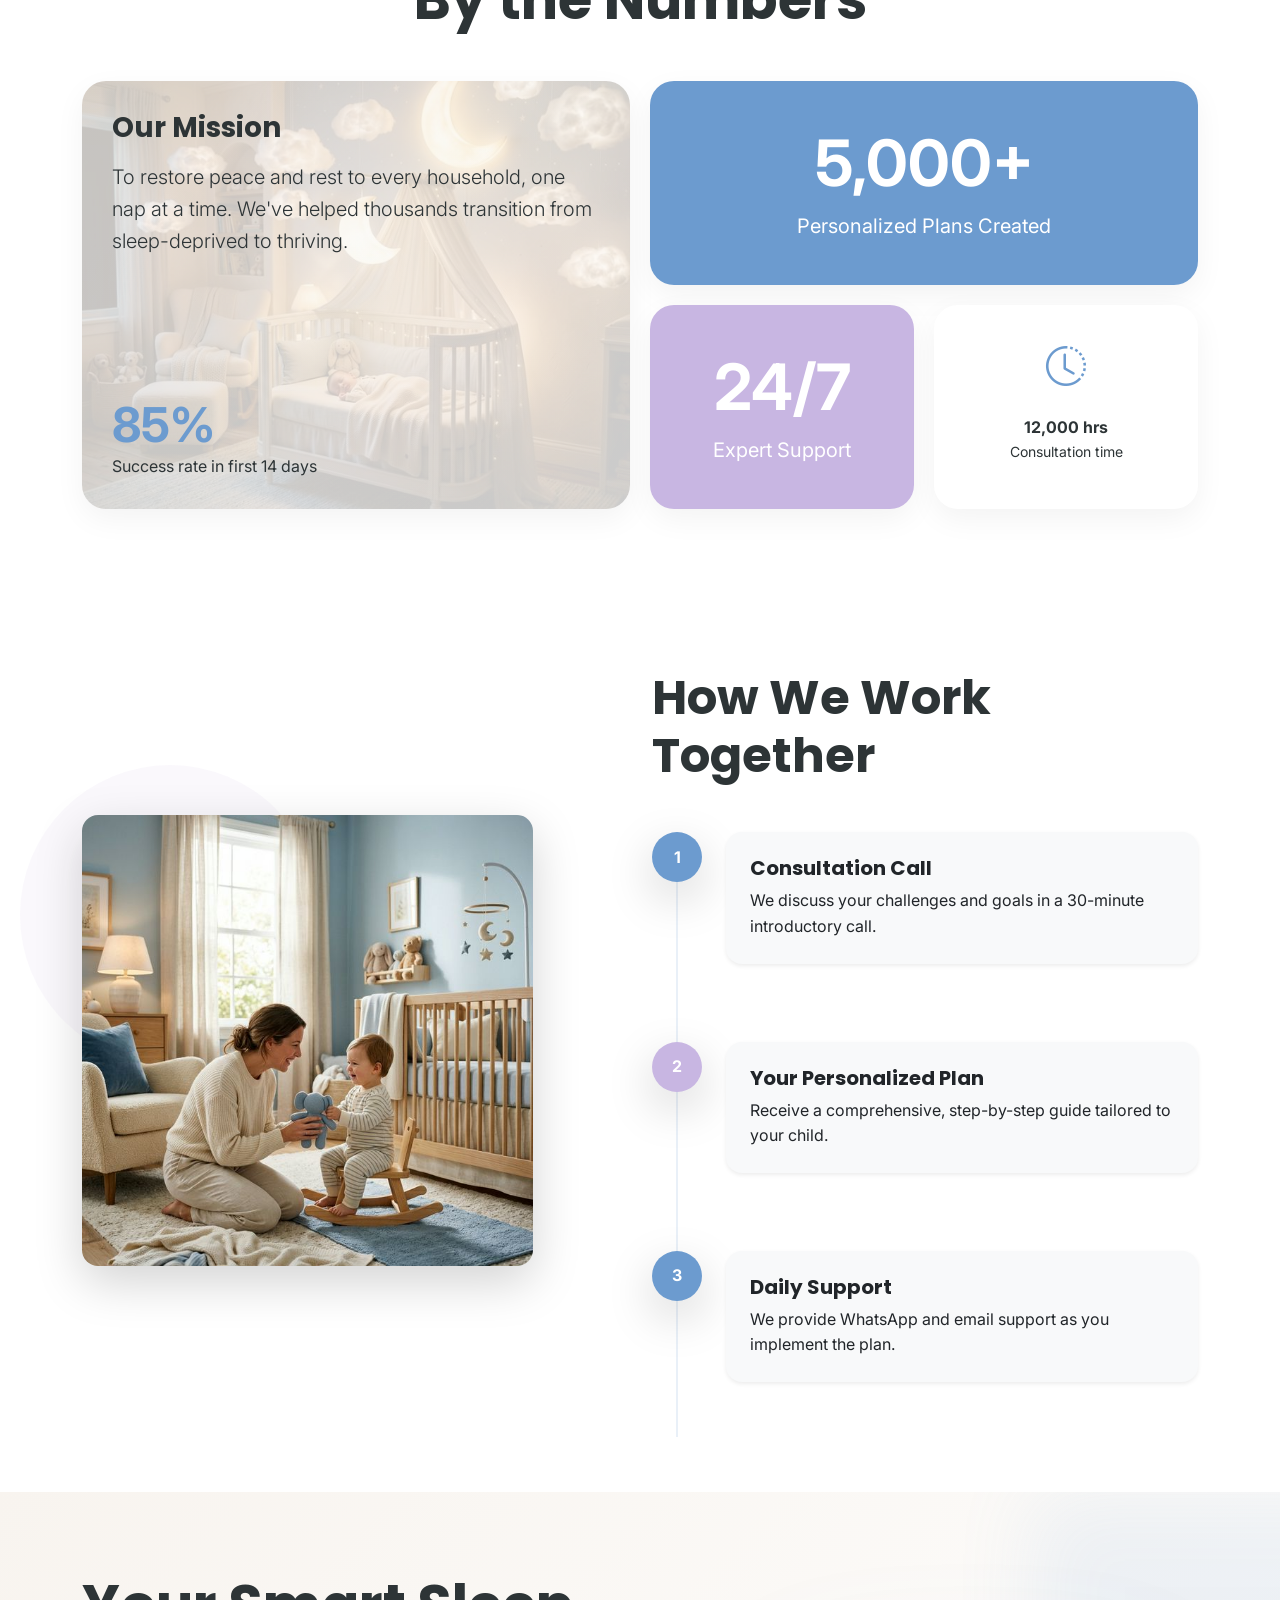
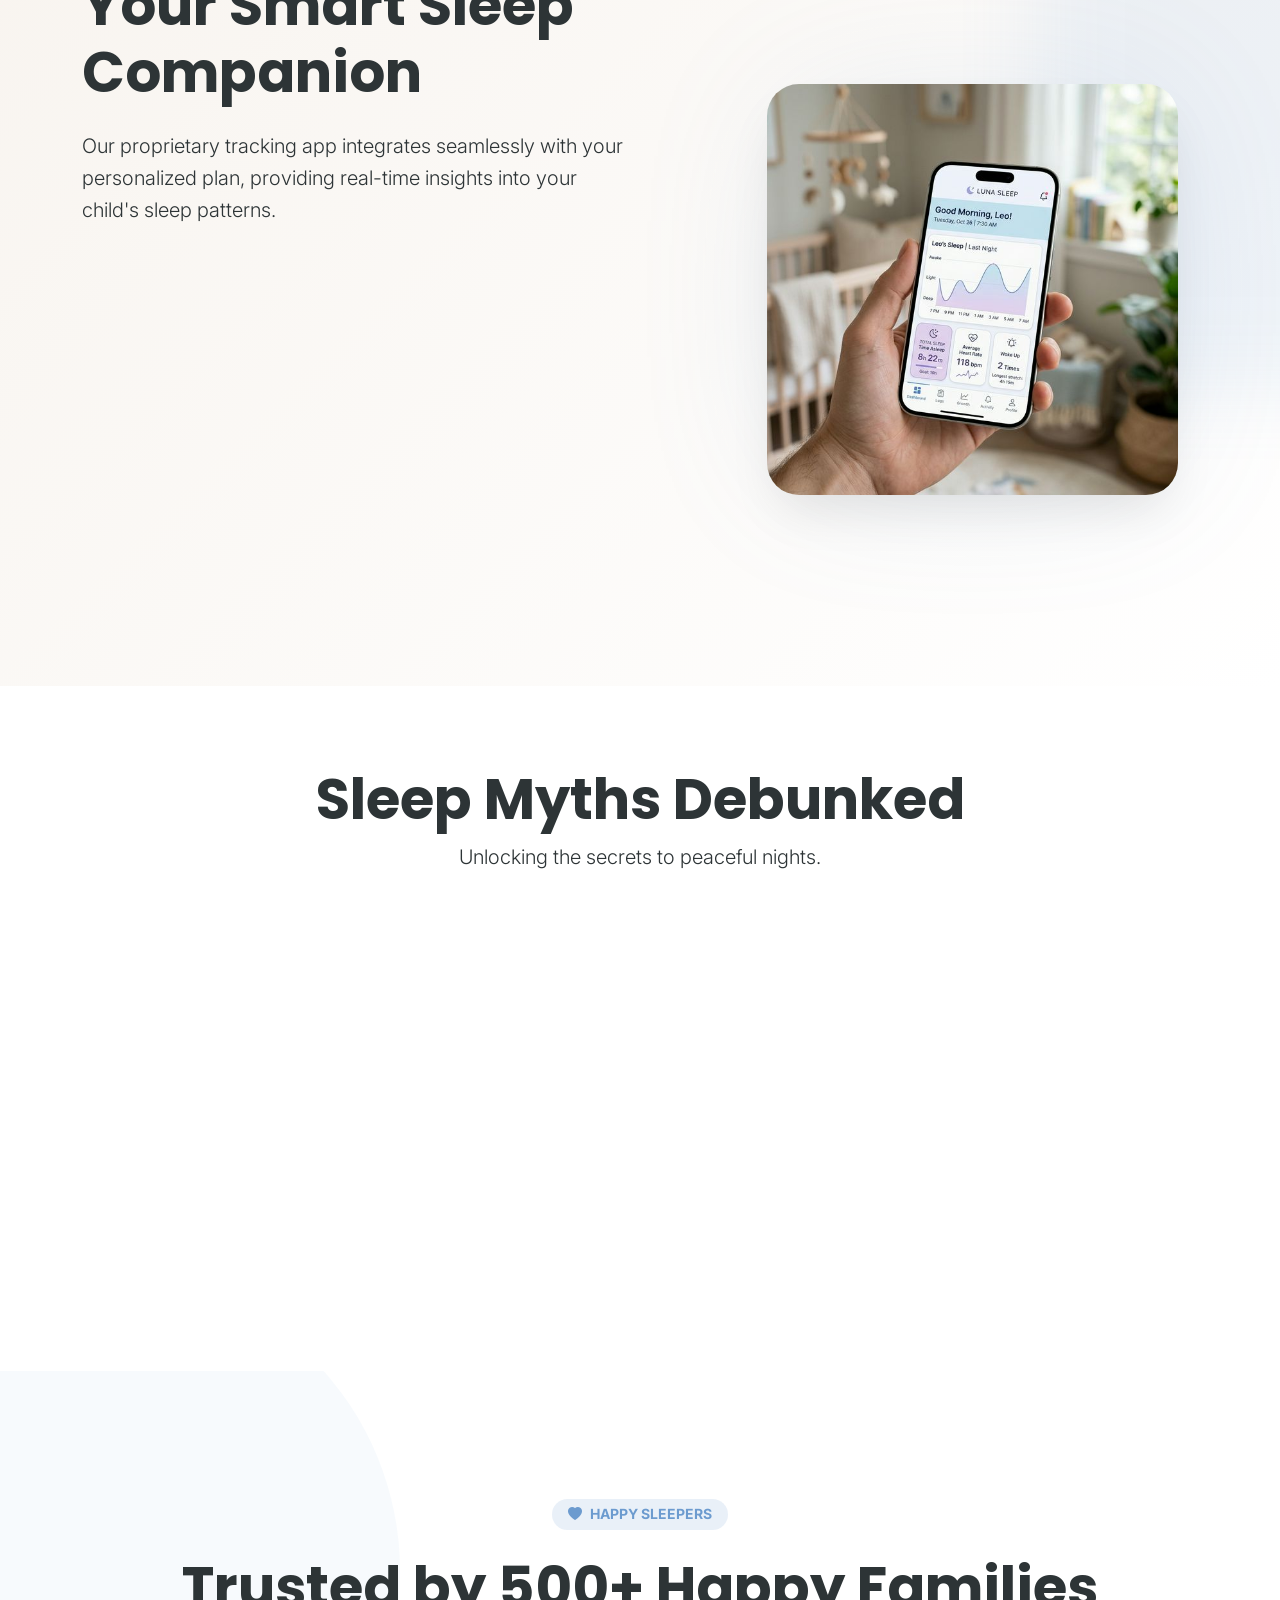
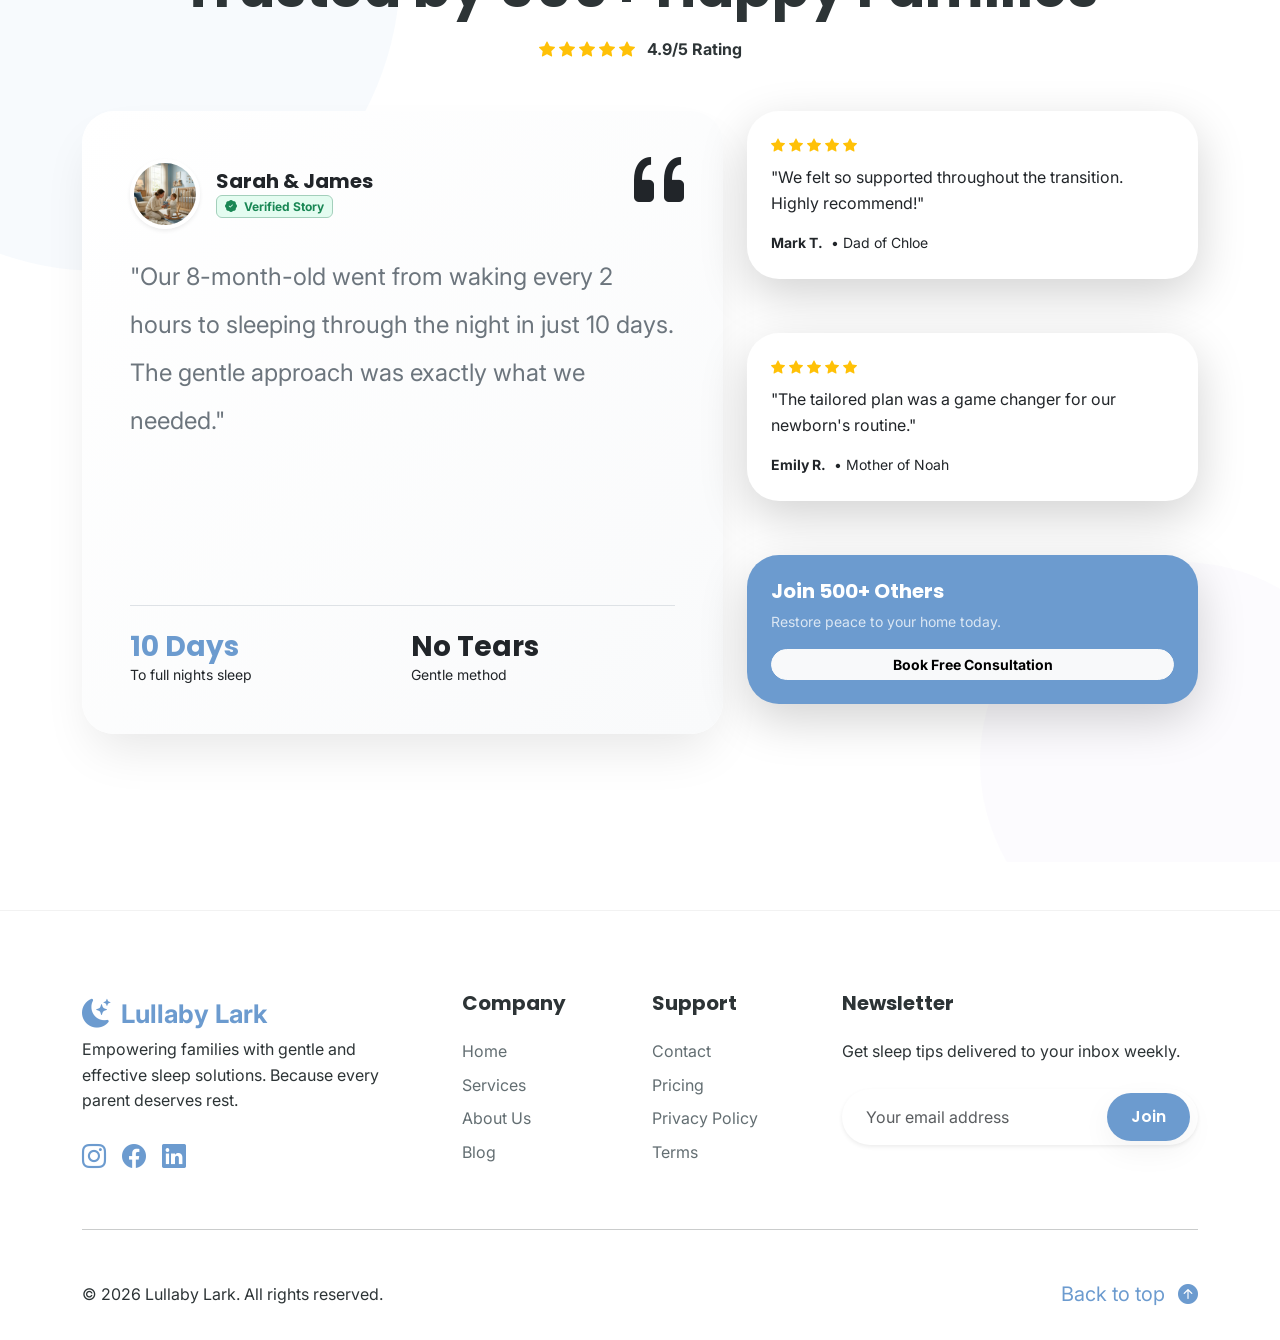
==== commit 0bc5b8d5: "Enhancement: Dashboard UI refinement and layout fixes" ====
--- a/index.html
+++ b/index.html
@@ -212,7 +212,7 @@
                                 style="color: #6C9BCF;"></i>
                         </div>
                         <h4 class="mb-3">Custom Sleep Plans</h4>
-                        <p class="text-gray mb-4">A complete roadmap tailored specifically to your child.</p>
+                        <p class="text-gray mb-4">A complete roadmap tailored only specifically to your child.</p>
                         <a href="service-details.html" class="text-decoration-none fw-bold"
                             style="color: #6C9BCF;">View More <i class="bi bi-arrow-right"></i></a>
                     </div>
--- a/assets/css/style.css
+++ b/assets/css/style.css
@@ -338,6 +338,11 @@
 .bg-tertiary {
     background-color: var(--tertiary-color) !important;
 }
+
+.bg-primary-subtle { background-color: rgba(108, 155, 207, 0.15) !important; }
+.bg-tertiary-subtle { background-color: rgba(200, 182, 226, 0.15) !important; }
+.bg-success-subtle { background-color: rgba(85, 239, 161, 0.15) !important; }
+.bg-warning-subtle { background-color: rgba(255, 193, 7, 0.15) !important; }
 
 .btn-primary {
     background-color: var(--primary-color) !important;
@@ -1612,87 +1617,111 @@
     }
 }
 
-/* Center website name and logo in login and register cards */
+/* Center website name and logo in login and register cards - Display on single line */
 body.bg-light .card .text-center .navbar-brand {
-    display: flex !important;
-    flex-direction: column !important;
+    display: inline-flex !important;
+    flex-direction: row !important;
     align-items: center !important;
     justify-content: center !important;
-    text-align: center !important;
+    gap: 8px !important;
     margin: 0 auto !important;
 }
 
 body.bg-light .card .text-center .navbar-brand i {
-    margin-bottom: 5px !important;
-    display: block !important;
+    margin-bottom: 0 !important;
+    display: inline-block !important;
 }
 
 body.bg-light .card .text-center .navbar-brand span {
     text-align: center !important;
-    display: block !important;
-}
-
-/* Force centering for login and register pages */
-.login-page .navbar-brand,
-.register-page .navbar-brand {
-    text-align: center !important;
-    display: block !important;
-    margin: 0 auto 15px auto !important;
-}
-
-.login-page .navbar-brand i,
-.register-page .navbar-brand i {
-    display: block !important;
-    text-align: center !important;
-    margin-bottom: 5px !important;
+    display: inline-block !important;
+}
+
+/* Fix logo and website name alignment in mobile and tablet views for login and register pages - Single line display */
+@media (max-width: 767px) {
+    .auth-page .navbar-brand {
+        display: inline-flex !important;
+        flex-direction: row !important;
+        align-items: center !important;
+        justify-content: center !important;
+        gap: 6px !important;
+        margin: 0 auto !important;
+    }
+    
+    .auth-page .navbar-brand i {
+        font-size: 2rem !important;
+        margin-bottom: 0 !important;
+        display: inline-block !important;
+    }
+    
+    .auth-page .navbar-brand span {
+        font-size: 1.5rem !important;
+        line-height: 1.2 !important;
+        display: inline-block !important;
+    }
+}
+
+@media (min-width: 768px) and (max-width: 991px) {
+    .auth-page .navbar-brand {
+        display: inline-flex !important;
+        flex-direction: row !important;
+        align-items: center !important;
+        justify-content: center !important;
+        gap: 8px !important;
+        margin: 0 auto !important;
+    }
+    
+    .auth-page .navbar-brand i {
+        font-size: 2.5rem !important;
+        margin-bottom: 0 !important;
+        display: inline-block !important;
+    }
+    
+    .auth-page .navbar-brand span {
+        font-size: 1.8rem !important;
+        line-height: 1.2 !important;
+        display: inline-block !important;
+    }
 }
 
 .login-page .navbar-brand span,
 .register-page .navbar-brand span {
-    display: block !important;
-    text-align: center !important;
-}
-
-/* Specific centering for register page navbar-brand */
+    display: inline-block !important;
+}
+
+/* Specific centering for register page navbar-brand - Single line display */
 body.bg-light .card .text-center .navbar-brand.fs-2 {
-    display: flex !important;
-    flex-direction: column !important;
+    display: inline-flex !important;
+    flex-direction: row !important;
     align-items: center !important;
     justify-content: center !important;
-    text-align: center !important;
-    margin: 0 auto 15px auto !important;
-    width: fit-content !important;
+    gap: 8px !important;
+    margin: 0 auto !important;
 }
 
 body.bg-light .card .text-center .navbar-brand.fs-2 i,
 body.bg-light .card .text-center .navbar-brand.fs-2 span {
-    display: block !important;
-    text-align: center !important;
-}
-
-/* Force center Lullaby Lark logo and text */
+    display: inline-block !important;
+}
+
+/* Force center Lullaby Lark logo and text - Single line display */
 body.bg-light .card .text-center a.navbar-brand {
-    text-align: center !important;
-    display: flex !important;
-    flex-direction: column !important;
+    display: inline-flex !important;
+    flex-direction: row !important;
     align-items: center !important;
     justify-content: center !important;
-    margin: 0 auto 15px auto !important;
-    position: relative !important;
-    left: 50% !important;
-    transform: translateX(-50%) !important;
+    gap: 8px !important;
+    margin: 0 auto !important;
 }
 
 body.bg-light .card .text-center a.navbar-brand i {
-    display: block !important;
-    text-align: center !important;
-    margin: 0 auto 5px auto !important;
+    display: inline-block !important;
+    margin: 0 !important;
 }
 
 body.bg-light .card .text-center a.navbar-brand span {
-    display: block !important;
-    text-align: center !important;
-    margin: 0 auto !important;
+    display: inline-block !important;
+    margin: 0 !important;
 }
 
 /* Fix link hover color in login and register pages */
@@ -1725,6 +1754,22 @@
 body.bg-light .card .text-center a:not(.navbar-brand):not(.btn):hover {
     color: var(--primary-color) !important;
     text-decoration: underline !important;
+}
+
+/* Fix hero section button alignment on tablet view */
+@media (max-width: 991.98px) and (min-width: 768px) {
+    .hero .d-flex.flex-column.flex-sm-row.gap-3.justify-content-center.justify-content-lg-start {
+        justify-content: center !important;
+        align-items: center !important;
+        text-align: center !important;
+        gap: 0.5rem !important;
+    }
+    
+    .hero .d-flex.flex-column.flex-sm-row.gap-3.justify-content-center.justify-content-lg-start .btn {
+        width: 100% !important;
+        max-width: 250px !important;
+        margin: 0 auto !important;
+    }
 }
 
 /* Hide consultant card on mobile in About page */
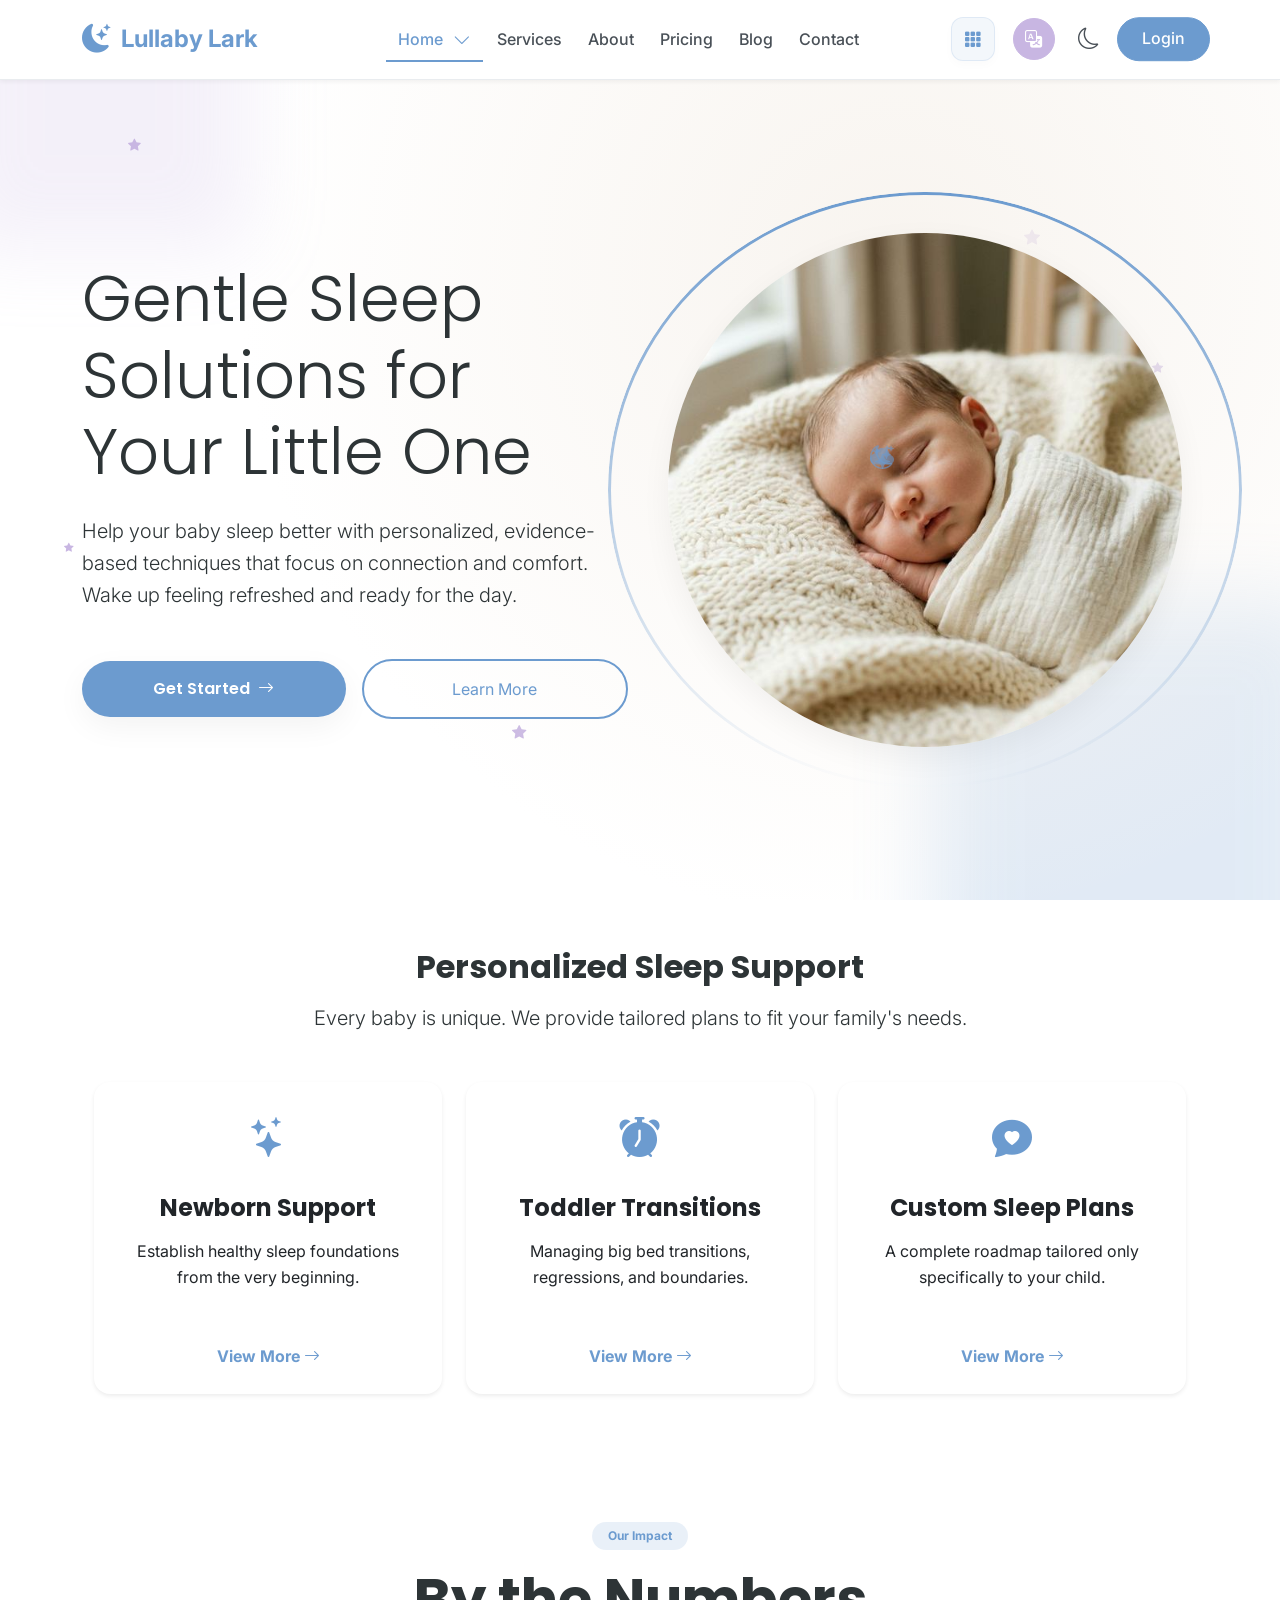
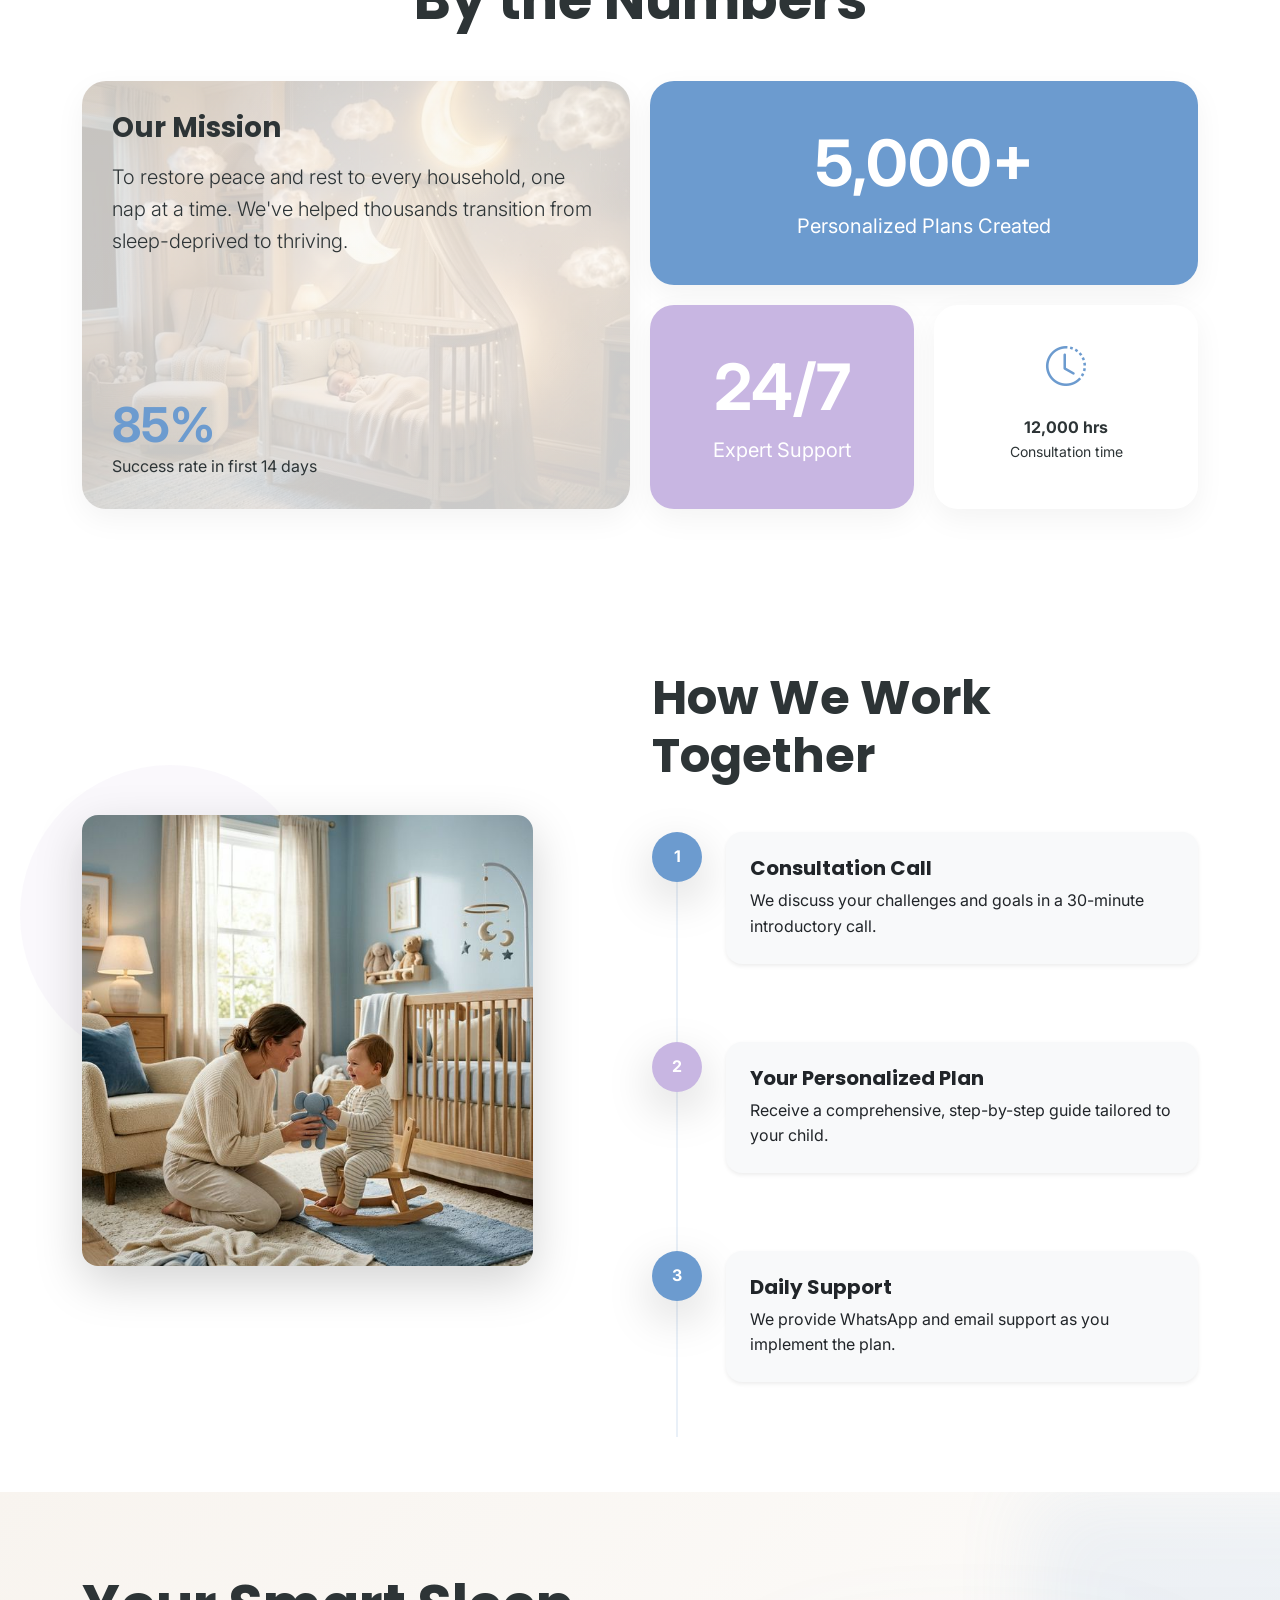
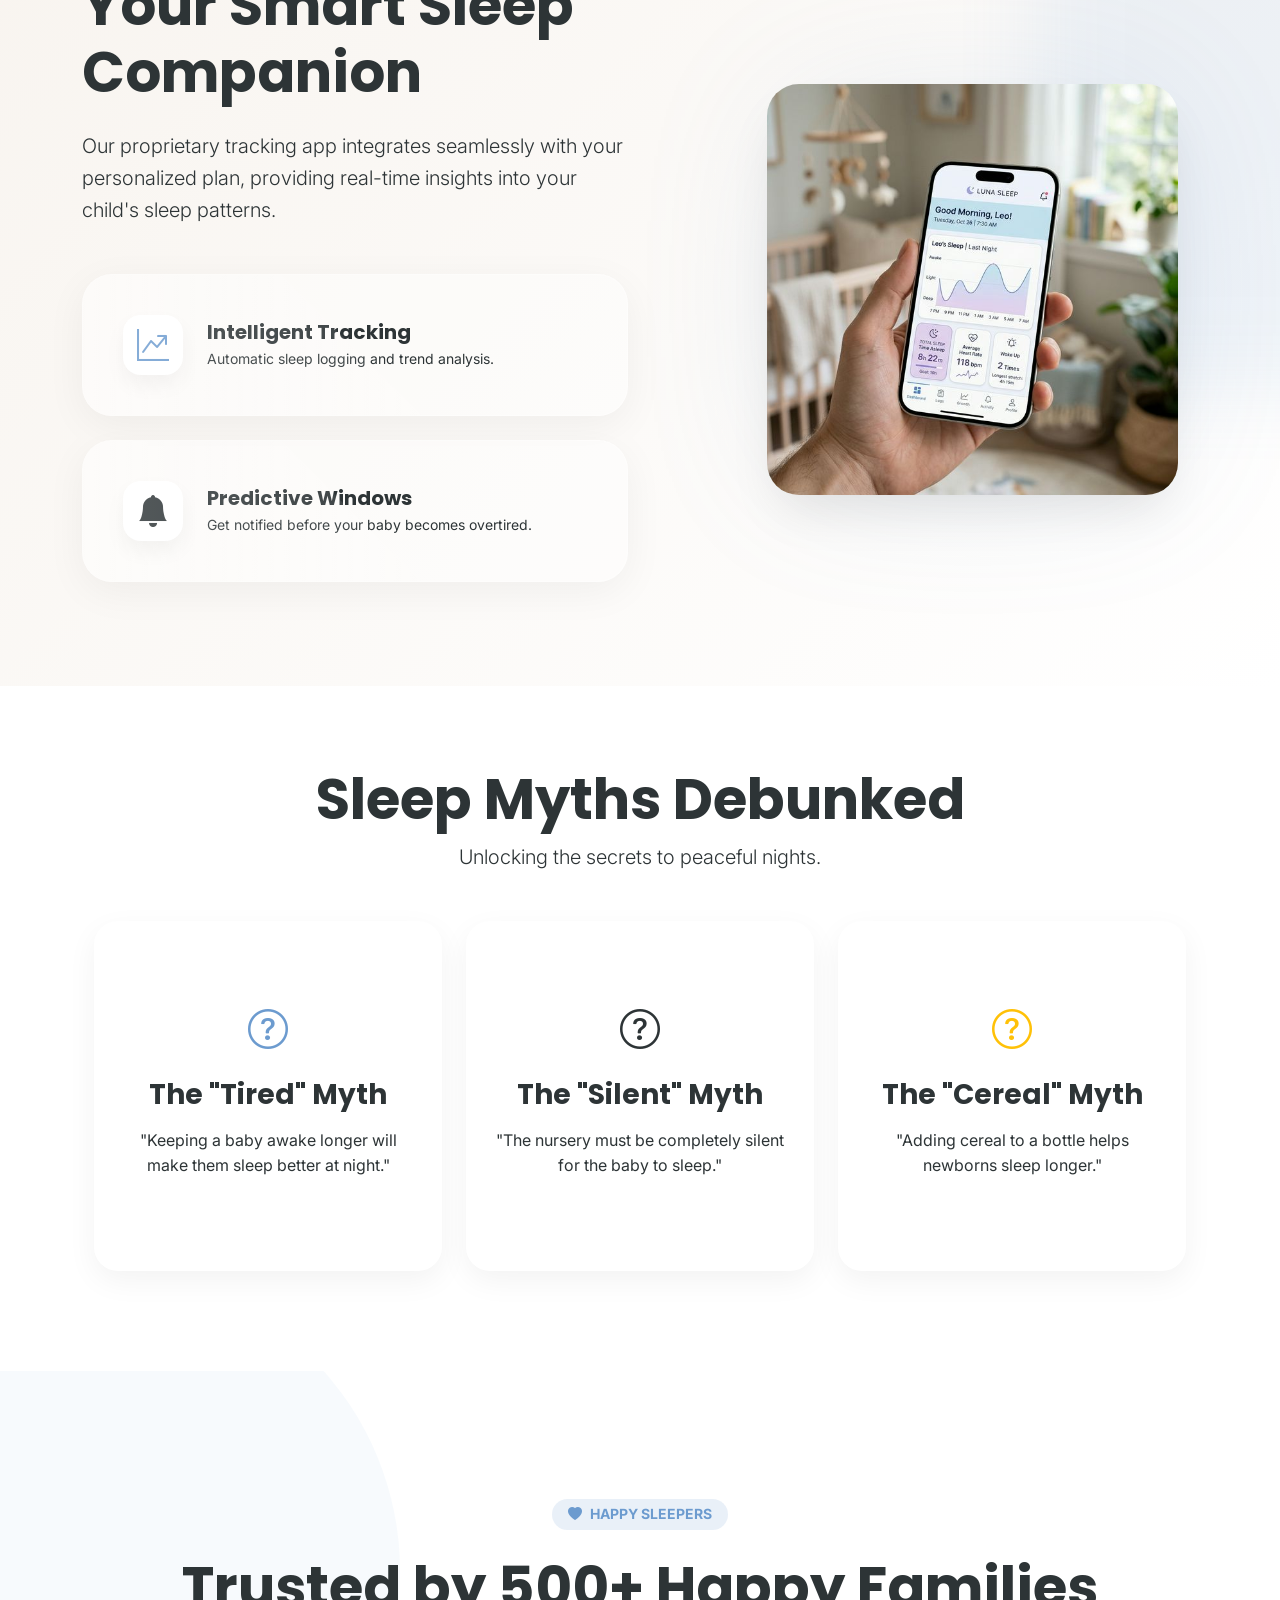
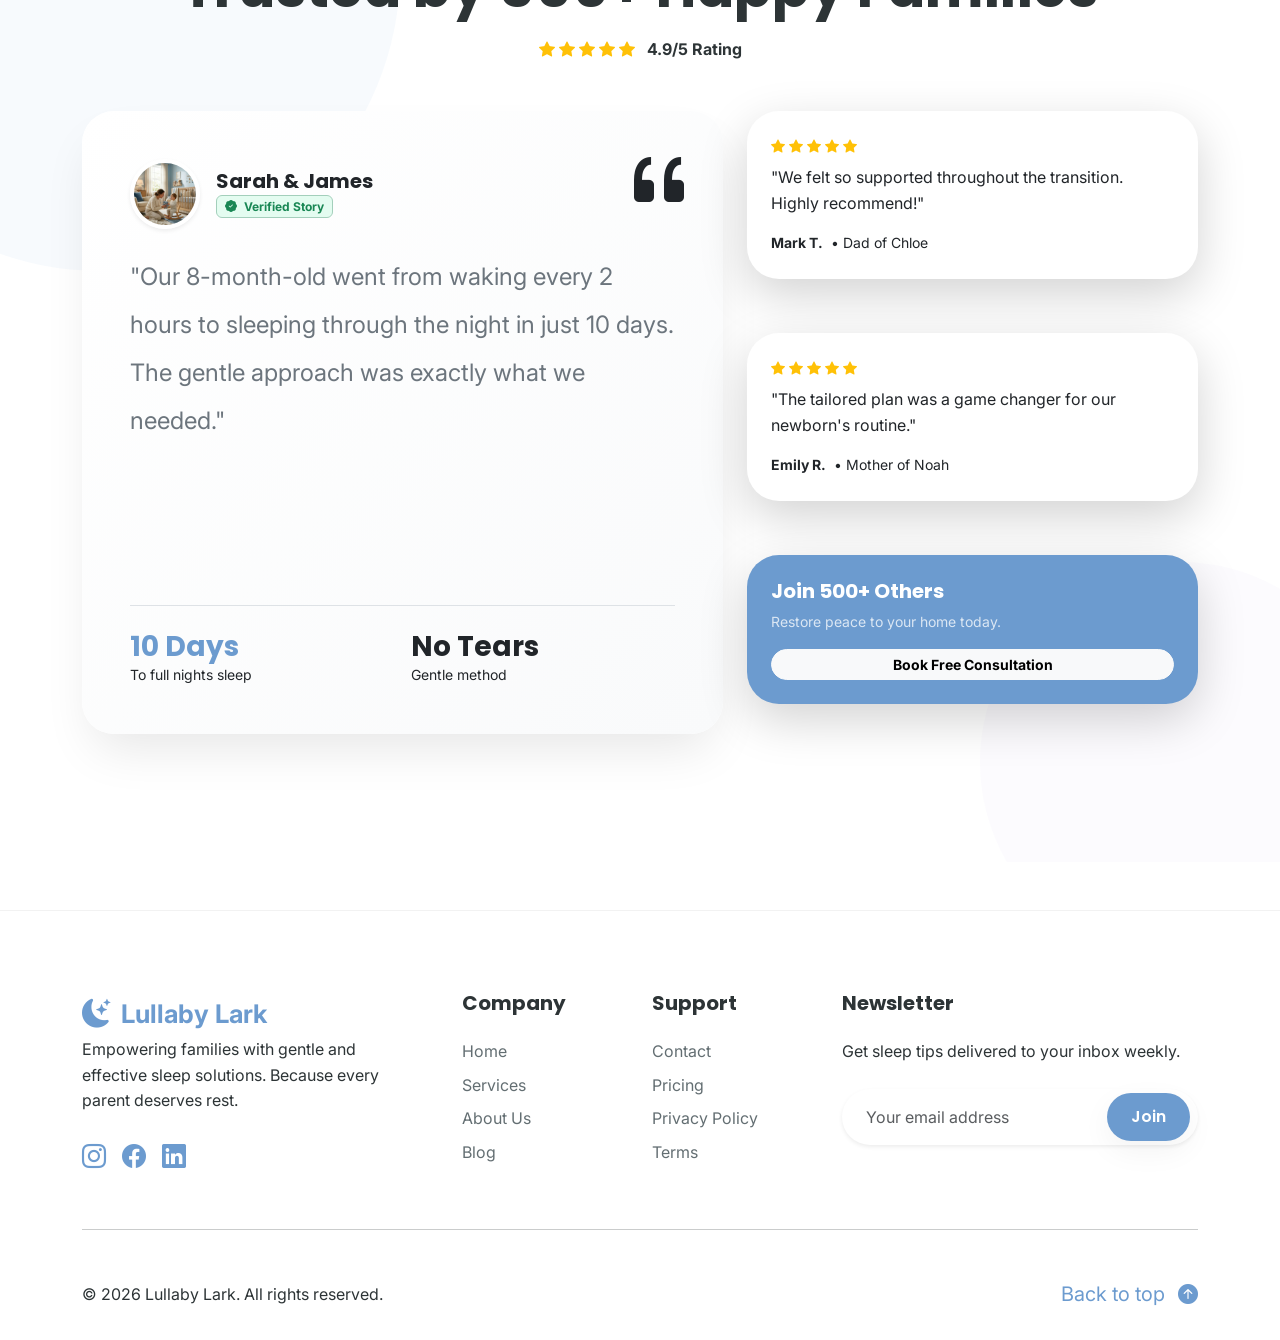
==== commit 0338d4ed: "UI: Fixed comparison table alignment, 2x2 blog grid for tablets, and View More link positions" ====
--- a/index.html
+++ b/index.html
@@ -187,33 +187,33 @@
             </div>
             <div class="row g-4 d-flex justify-content-center">
                 <div class="col-md-4 col-sm-6 animate-on-scroll">
-                    <div class="card text-center h-100 p-4 border-0 shadow-sm rounded-4">
+                    <div class="card text-center h-100 p-4 border-0 shadow-sm rounded-4 d-flex flex-column">
                         <div class="card-icon mb-4"><i class="bi bi-stars fs-1"
                                 style="color: #6C9BCF;"></i></div>
                         <h4 class="mb-3">Newborn Support</h4>
                         <p class="text-gray mb-4">Establish healthy sleep foundations from the very beginning.</p>
-                        <a href="service-details.html" class="text-decoration-none fw-bold"
+                        <a href="service-details.html" class="text-decoration-none fw-bold mt-auto"
                             style="color: #6C9BCF;">View More <i class="bi bi-arrow-right"></i></a>
                     </div>
                 </div>
                 <div class="col-md-4 col-sm-6 animate-on-scroll">
-                    <div class="card text-center h-100 p-4 border-0 shadow-sm rounded-4">
+                    <div class="card text-center h-100 p-4 border-0 shadow-sm rounded-4 d-flex flex-column">
                         <div class="card-icon mb-4"><i class="bi bi-alarm-fill fs-1"
                                 style="color: #6C9BCF;"></i></div>
                         <h4 class="mb-3">Toddler Transitions</h4>
                         <p class="text-gray mb-4">Managing big bed transitions, regressions, and boundaries.</p>
-                        <a href="service-details.html" class="text-decoration-none fw-bold"
+                        <a href="service-details.html" class="text-decoration-none fw-bold mt-auto"
                             style="color: #6C9BCF;">View More <i class="bi bi-arrow-right"></i></a>
                     </div>
                 </div>
                 <div class="col-md-4 col-sm-6 animate-on-scroll">
-                    <div class="card text-center h-100 p-4 border-0 shadow-sm rounded-4">
+                    <div class="card text-center h-100 p-4 border-0 shadow-sm rounded-4 d-flex flex-column">
                         <div class="card-icon mb-4"><i class="bi bi-chat-heart-fill fs-1"
                                 style="color: #6C9BCF;"></i>
                         </div>
                         <h4 class="mb-3">Custom Sleep Plans</h4>
                         <p class="text-gray mb-4">A complete roadmap tailored only specifically to your child.</p>
-                        <a href="service-details.html" class="text-decoration-none fw-bold"
+                        <a href="service-details.html" class="text-decoration-none fw-bold mt-auto"
                             style="color: #6C9BCF;">View More <i class="bi bi-arrow-right"></i></a>
                     </div>
                 </div>
--- a/assets/css/style.css
+++ b/assets/css/style.css
@@ -358,6 +358,20 @@
 .btn-outline-primary:hover {
     background-color: var(--primary-color) !important;
     color: white !important;
+}
+
+/* Footer Brand - Center on Tablet & Mobile */
+@media (max-width: 991.98px) {
+    footer .col-lg-4:first-child {
+        text-align: center;
+    }
+    footer .col-lg-4:first-child .navbar-brand {
+        display: inline-flex !important;
+        justify-content: center;
+    }
+    footer .col-lg-4:first-child .social-links {
+        justify-content: center !important;
+    }
 }
 
 /* Footer Links */
@@ -3762,3 +3776,62 @@
     line-height: 1;
     color: inherit !important;
 }
+
+/* Blog Read More Link Hover Effect */
+.read-more-link {
+    color: var(--primary-color) !important;
+    transition: var(--transition);
+}
+
+.read-more-link i {
+    transition: transform 0.3s ease;
+}
+
+.read-more-link:hover {
+    color: var(--tertiary-color) !important;
+}
+
+.read-more-link:hover i {
+    transform: translateX(4px);
+}
+
+[data-theme="dark"] .read-more-link {
+    color: #FFFFFF !important;
+}
+
+[data-theme="dark"] .read-more-link:hover {
+    color: var(--primary-color) !important;
+}
+
+/* Ensure Read More stays on one line in desktop view */
+@media (min-width: 992px) {
+    .read-more-link {
+        white-space: nowrap;
+    }
+}
+
+/* Pricing Comparison Table: Fix mobile alignment & mobile layout */
+@media (max-width: 991px) {
+    .comparison-grid {
+        overflow-x: auto;
+        -webkit-overflow-scrolling: touch;
+        border-radius: 20px;
+        margin-bottom: 20px;
+        position: relative;
+    }
+    .comparison-row {
+        min-width: 650px;
+        grid-template-columns: 2fr 1fr 1fr 1fr;
+        padding: 15px 20px;
+    }
+    .comparison-header {
+        position: sticky; /* Keep headers at top if they scroll? No, it's horizontal */
+        top: 0;
+    }
+    .comparison-row div {
+        font-size: 0.85rem;
+    }
+    .comparison-row .fs-5 {
+        font-size: 1rem !important;
+    }
+}
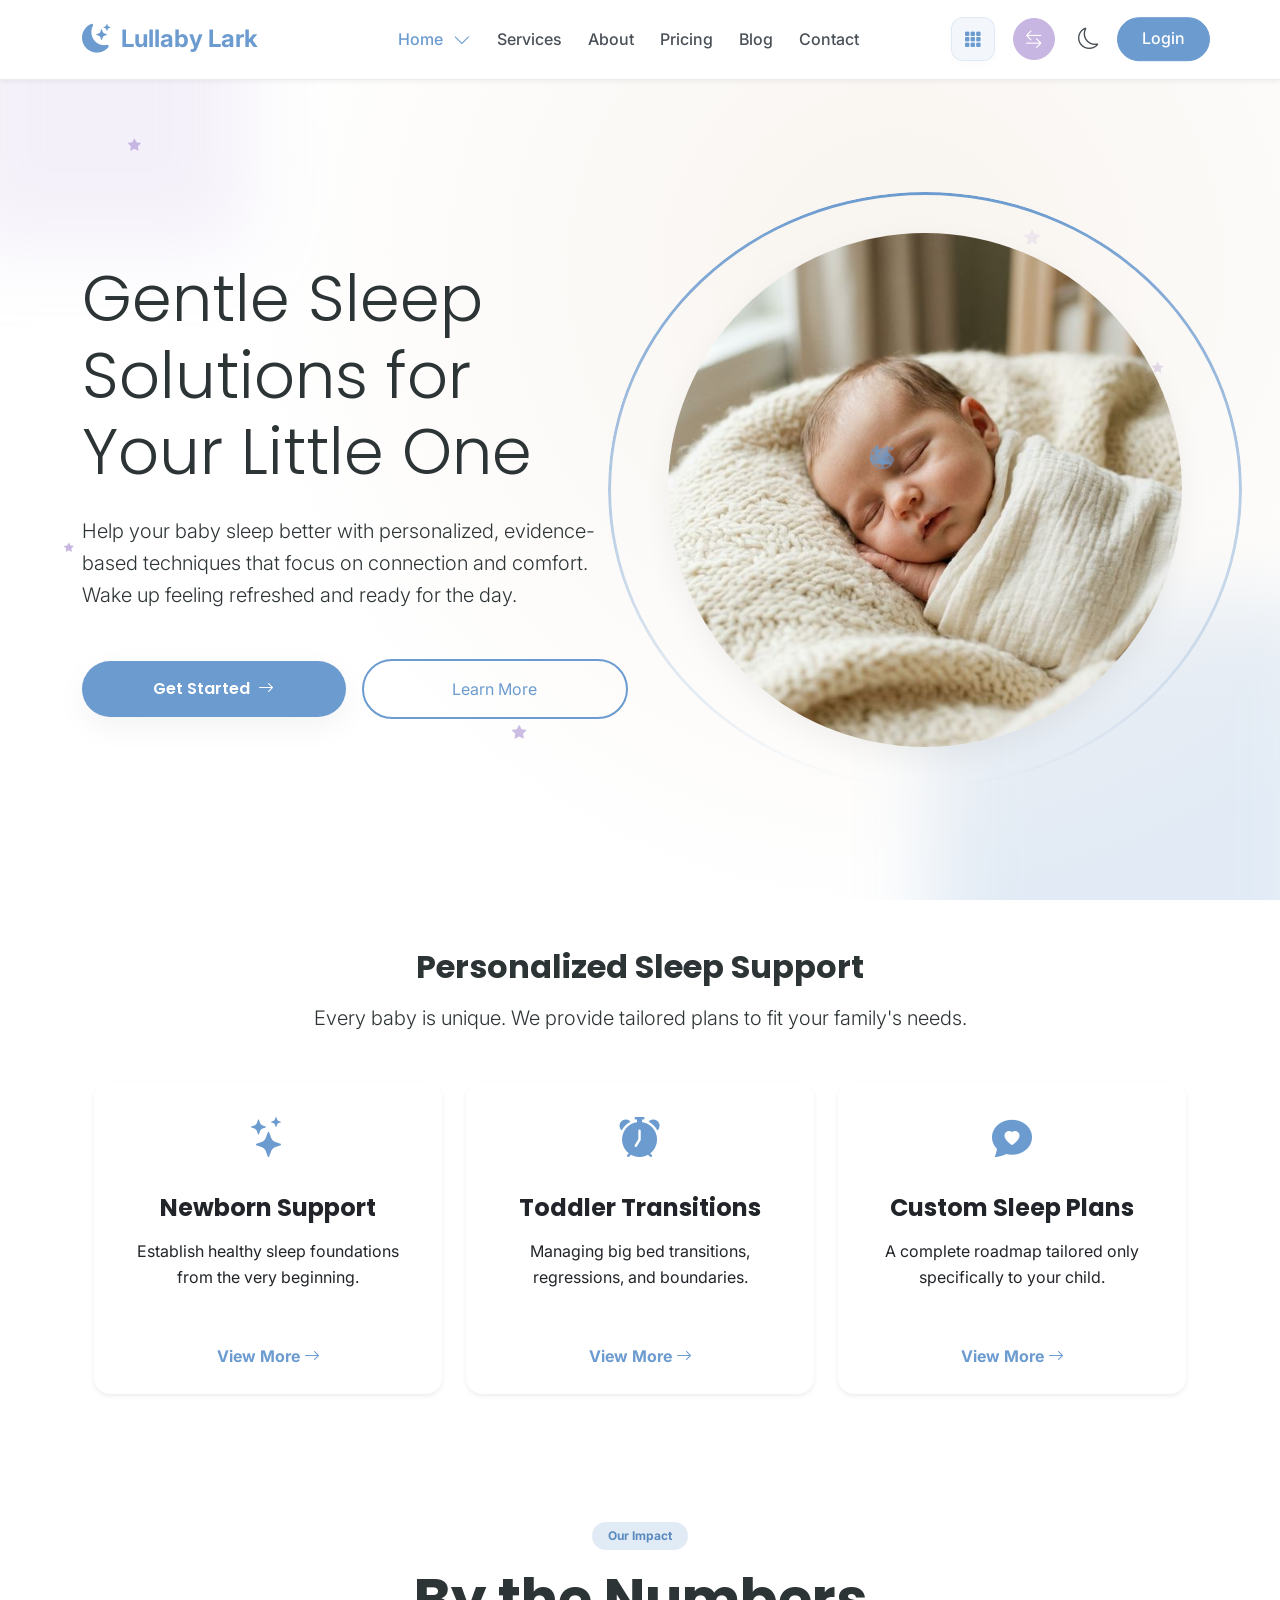
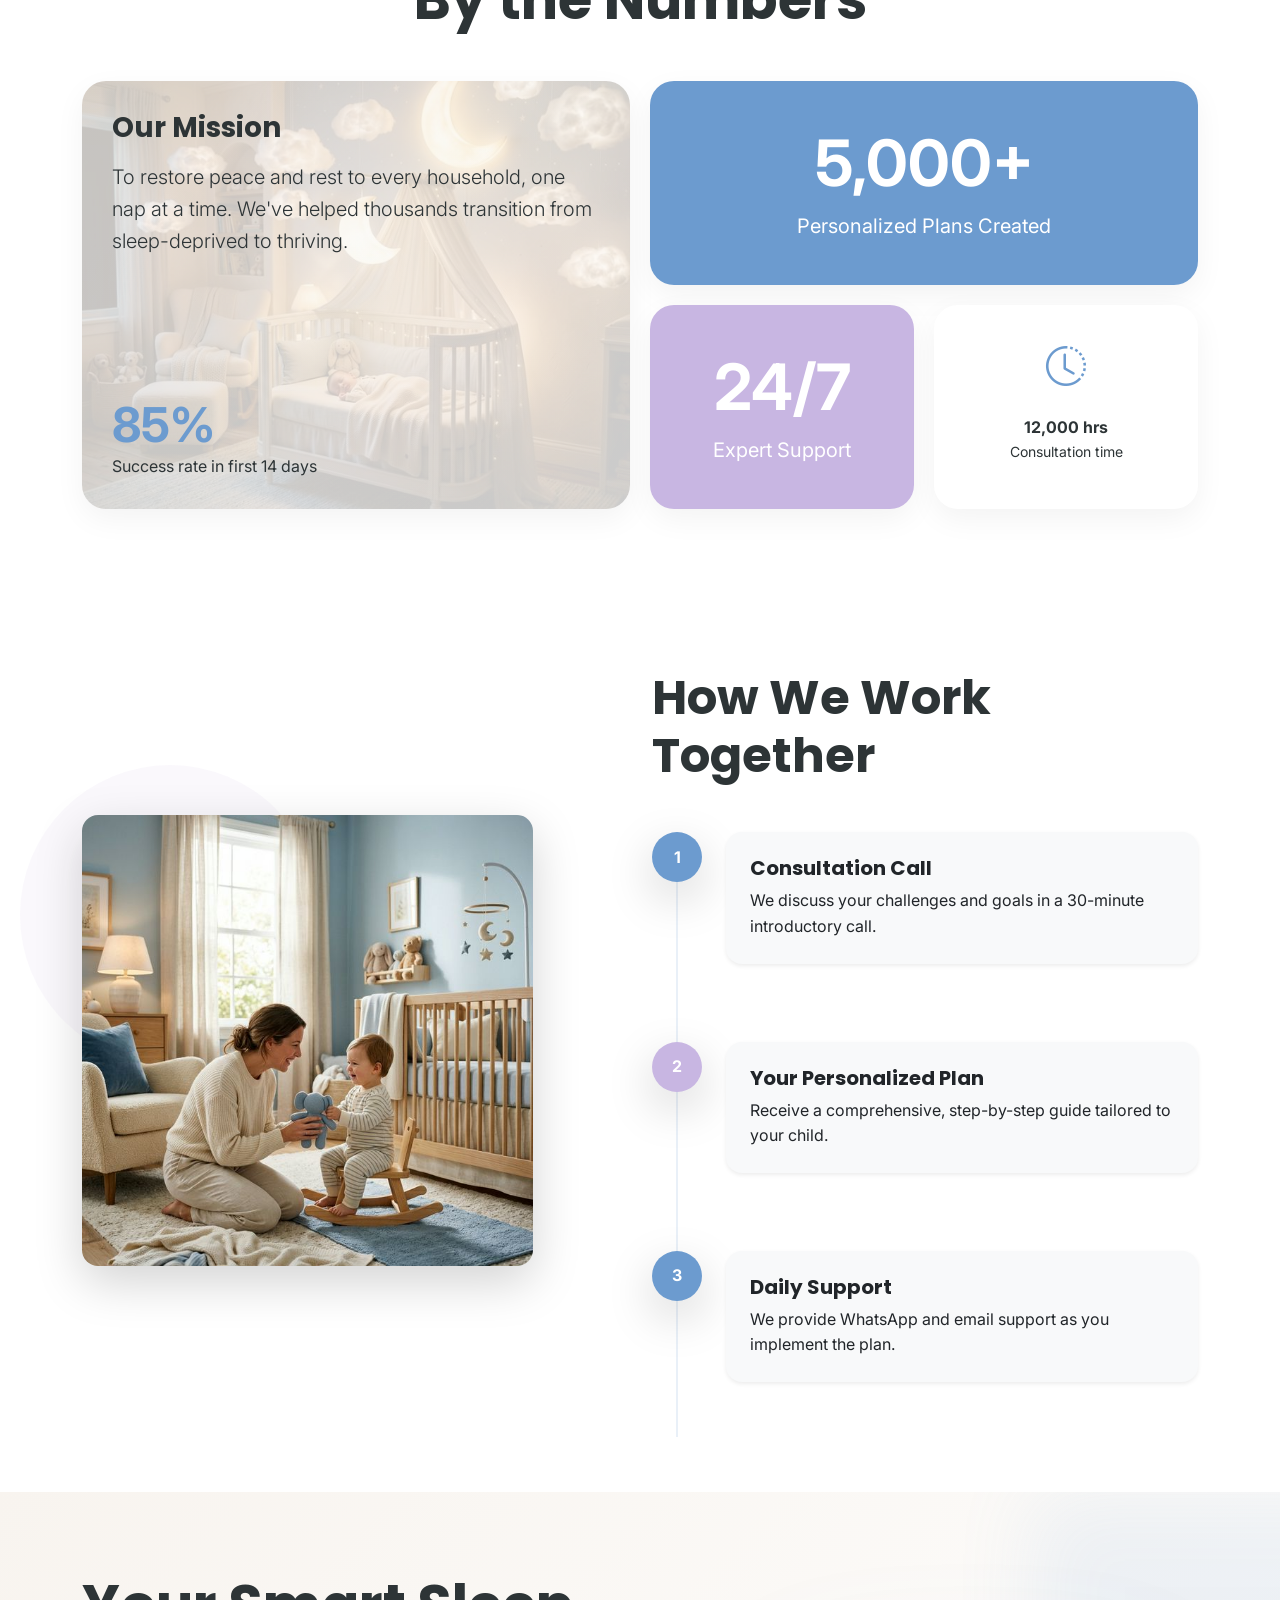
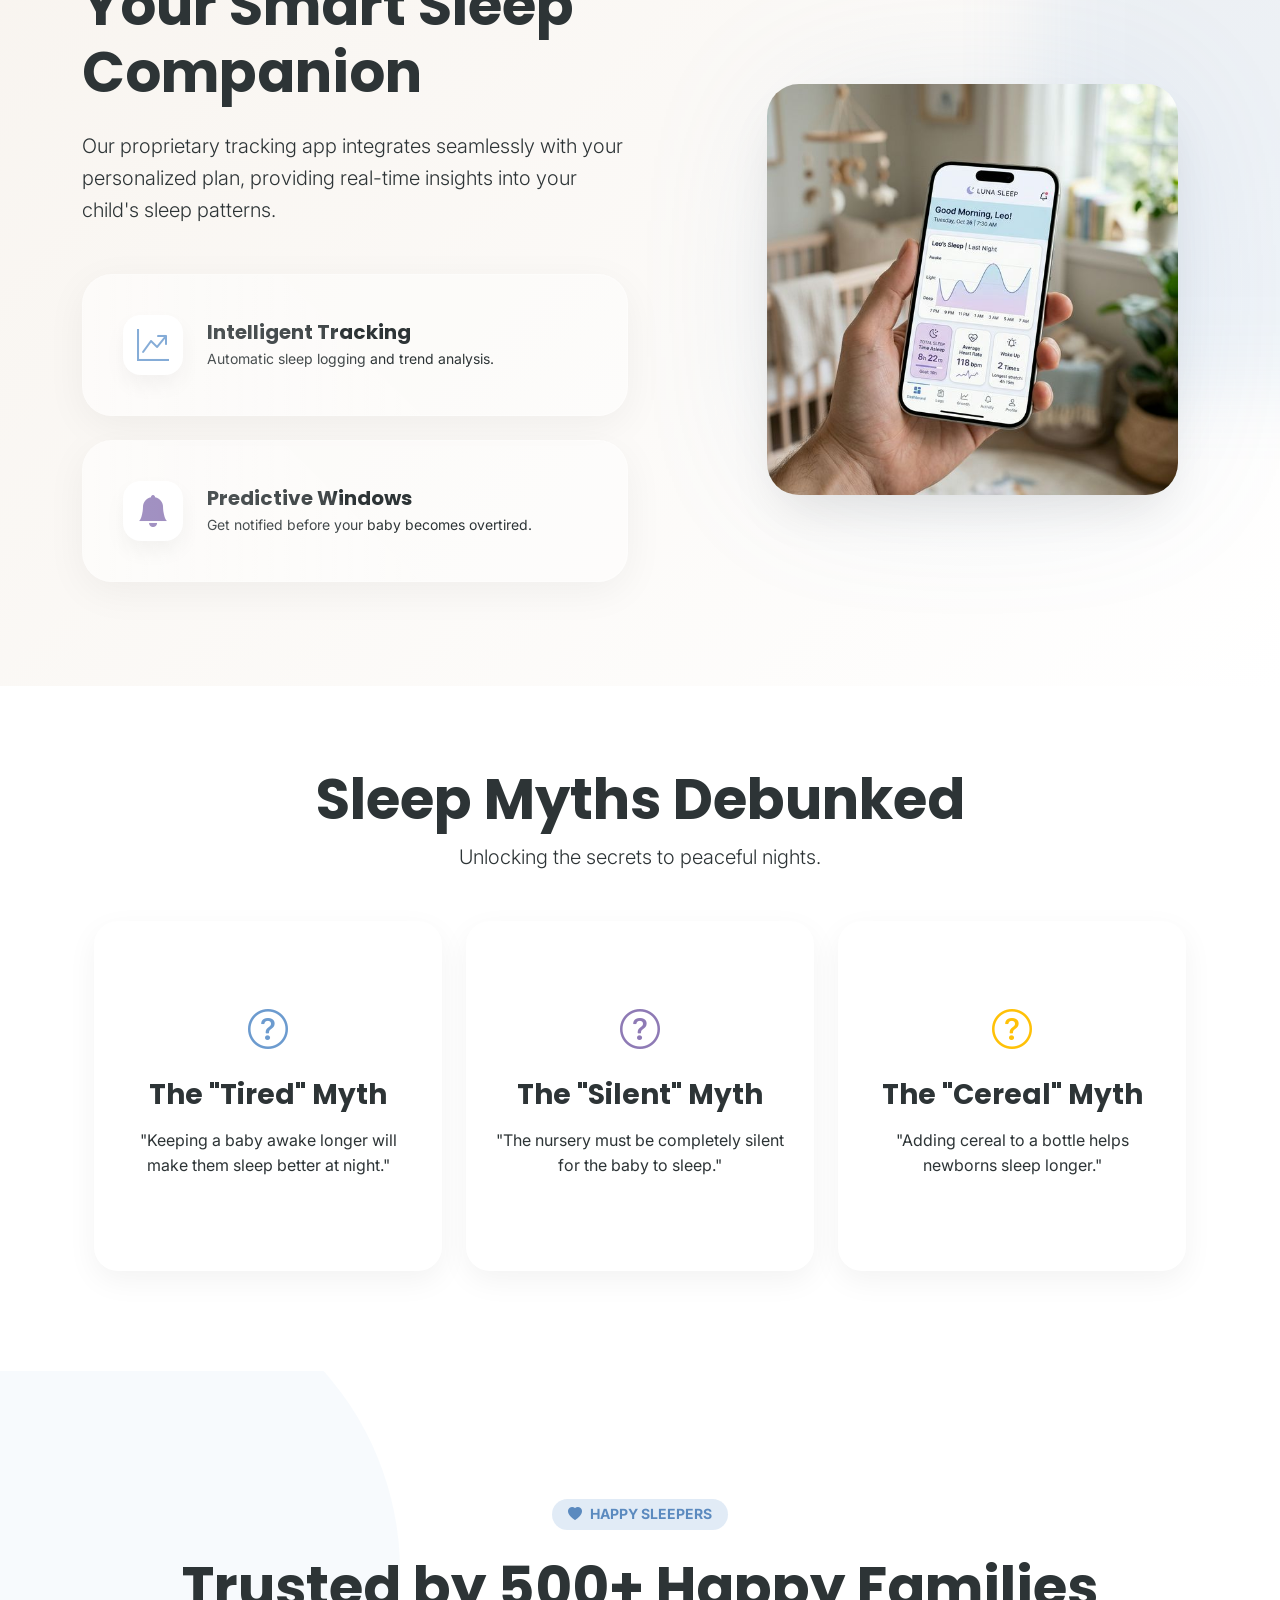
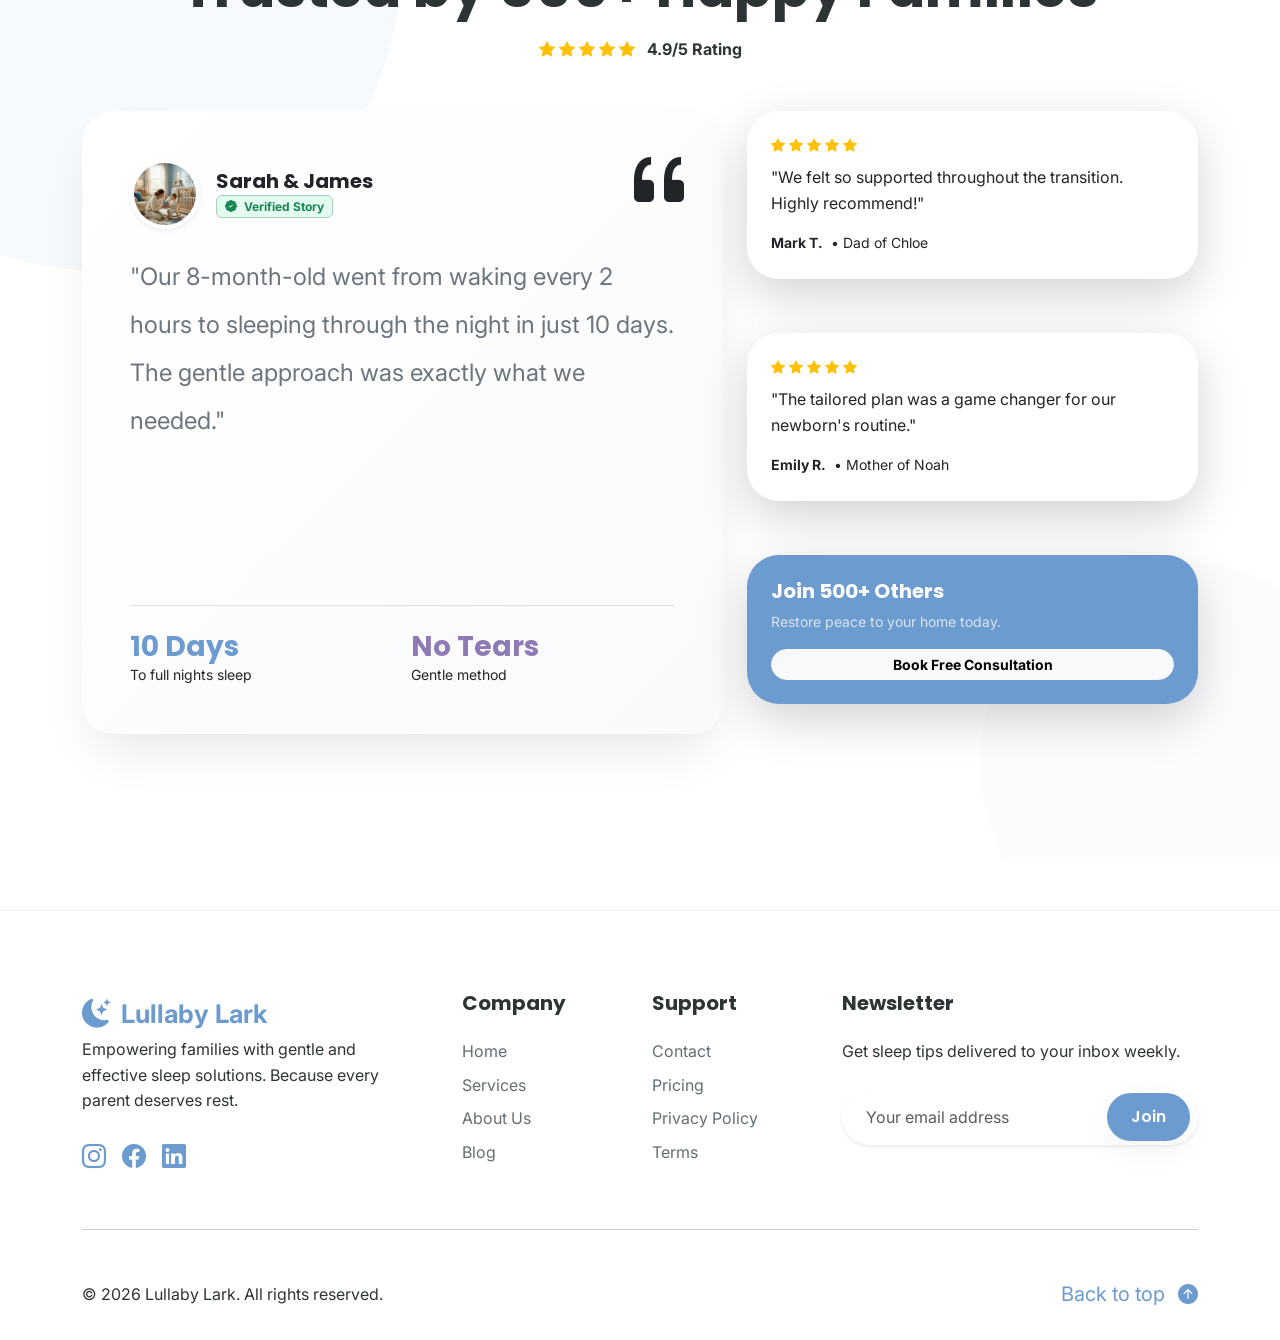
==== commit a1bae2cd: "Polish auth pages and navigation styling" ====
--- a/index.html
+++ b/index.html
@@ -80,7 +80,7 @@
                         <li class="nav-item"><a class="nav-link" href="contact.html">Contact</a></li>
                         <li class="nav-item">
                             <a class="nav-link" href="#" id="rtl-toggle">
-                                <i class="bi bi-translate"></i>
+                                <i class="bi bi-arrow-left-right"></i>
                             </a>
                         </li>
                         <li class="nav-item">
--- a/assets/css/style.css
+++ b/assets/css/style.css
@@ -5,6 +5,14 @@
   - Secondary: Warm Cream (#F8F4EF)
   - Tertiary: Calm Lavender (#C8B6E2)
 */
+
+.text-tertiary {
+    color: var(--tertiary-text-light) !important;
+}
+
+.bg-tertiary-subtle {
+    background-color: var(--tertiary-bg-light) !important;
+}
 
 :root {
     --primary-color: #6C9BCF;
@@ -23,6 +31,10 @@
 
     --font-primary: 'Poppins', sans-serif;
     --font-secondary: 'Inter', sans-serif;
+
+    /* Light theme badge visibility fixes */
+    --tertiary-text-light: #8E7AB5;
+    --tertiary-bg-light: rgba(200, 182, 226, 0.2);
 
     --spacing-xs: 4px;
     --spacing-sm: 8px;
@@ -1323,6 +1335,12 @@
     text-align: center;
     transition: var(--transition);
     min-width: 300px;
+    display: flex;
+    flex-direction: column;
+}
+
+.package-card .btn {
+    margin-top: auto;
 }
 
 .package-card:hover {
@@ -1370,9 +1388,14 @@
 
 .reassurance-bg {
     background: linear-gradient(var(--secondary-color), var(--surface-color));
-    border-radius: 100px;
-    margin: 100px 0;
-    padding: 100px 0;
+    border-radius: 60px;
+    margin: 80px 0;
+    padding: 80px 0;
+}
+
+[data-theme="dark"] .reassurance-bg {
+    background: #1C1C1E !important;
+    border: 1px solid rgba(255, 255, 255, 0.05);
 }
 
 .quiz-cta {
@@ -1438,6 +1461,14 @@
     padding: 50px 30px;
     text-align: center;
     border-right: 1px solid rgba(0, 0, 0, 0.05);
+    display: flex;
+    flex-direction: column;
+}
+
+.compare-col .btn {
+    margin-top: auto;
+    width: fit-content;
+    align-self: center;
 }
 
 .compare-col:last-child {
@@ -1445,7 +1476,15 @@
 }
 
 .compare-col.popular {
+    position: relative;
     background: rgba(108, 155, 207, 0.05);
+}
+
+.compare-col.popular > .badge {
+    position: absolute;
+    top: 20px;
+    left: 50%;
+    transform: translateX(-50%);
 }
 
 .essential-card {
@@ -3010,7 +3049,7 @@
     font-size: 1.1rem !important;
 }
 
-/* Main navigation items - no button styling, only underline hover */
+/* Main navigation items - no button styling, highlight only active state */
 .navbar-nav .nav-link:not([id="rtl-toggle"]):not([id="theme-toggle"]):not([href="dashboard.html"]):not([href="login.html"]):not([href="register.html"]) {
     background: transparent;
     border: none;
@@ -3019,7 +3058,7 @@
     transition: all 0.3s ease;
     font-weight: 500;
     gap: 6px;
-    text-decoration: none;
+    text-decoration: none !important;
     position: relative;
 }
 
@@ -3027,30 +3066,18 @@
     color: #ffffff !important;
 }
 
-.navbar-nav .nav-link:not([id="rtl-toggle"]):not([id="theme-toggle"]):not([href="dashboard.html"]):not([href="login.html"]):not([href="register.html"]):hover,
 .navbar-nav .nav-link:not([id="rtl-toggle"]):not([id="theme-toggle"]):not([href="dashboard.html"]):not([href="login.html"]):not([href="register.html"]).active {
     background: transparent;
     color: var(--primary-color) !important;
     border: none;
     transform: none;
     box-shadow: none;
-    text-decoration: none;
-}
-
-.navbar-nav .nav-link:not([id="rtl-toggle"]):not([id="theme-toggle"]):not([href="dashboard.html"]):not([href="login.html"]):not([href="register.html"])::after {
-    content: '';
-    position: absolute;
-    bottom: 0;
-    left: 0;
-    width: 0;
-    height: 2px;
-    background: var(--primary-color);
-    transition: width 0.3s ease;
-}
-
-.navbar-nav .nav-link:not([id="rtl-toggle"]):not([id="theme-toggle"]):not([href="dashboard.html"]):not([href="login.html"]):not([href="register.html"]):hover::after,
-.navbar-nav .nav-link:not([id="rtl-toggle"]):not([id="theme-toggle"]):not([href="dashboard.html"]):not([href="login.html"]):not([href="register.html"]).active::after {
-    width: 100%;
+    text-decoration: none !important;
+}
+
+.navbar-nav .nav-link:not([id="rtl-toggle"]):not([id="theme-toggle"]):not([href="dashboard.html"]):not([href="login.html"]):not([href="register.html"]):hover {
+    color: var(--primary-color);
+    opacity: 0.8;
 }
 
 /* Button styling for RTL, Theme, Dashboard, Login, Sign Up only */
@@ -3103,19 +3130,21 @@
 }
 
 /* RTL toggle specific styling */
-.navbar-nav .nav-link[id="rtl-toggle"] {
-    background: var(--tertiary-color);
-    color: white;
-    border-color: var(--tertiary-color);
+#rtl-toggle {
+    background: var(--tertiary-color) !important;
+    color: white !important;
+    border-color: var(--tertiary-color) !important;
     display: flex;
     align-items: center;
     justify-content: center;
     gap: 8px;
 }
 
-.navbar-nav .nav-link[id="rtl-toggle"]:hover {
-    background: #b8a6d2;
-    border-color: #b8a6d2;
+#rtl-toggle:hover {
+    background: #b8a6d2 !important;
+    border-color: #b8a6d2 !important;
+    transform: translateY(-2px);
+    box-shadow: 0 4px 12px rgba(200, 182, 226, 0.3);
 }
 
 /* Theme toggle specific styling */
@@ -3144,6 +3173,14 @@
     background: var(--primary-color);
     color: white;
     border-color: var(--primary-color);
+}
+
+/* Dark Mode specific outlines for toggles */
+[data-theme="dark"] #rtl-toggle,
+[data-theme="dark"] .navbar-nav .nav-link[id="theme-toggle"],
+[data-theme="dark"] .navbar-nav .nav-link[href="dashboard.html"],
+[data-theme="dark"] .icon-btn#theme-toggle {
+    border: 1px solid rgba(255, 255, 255, 0.15) !important;
 }
 
 /* Fix hamburger menu icon in dark mode for all pages */
@@ -3835,3 +3872,28 @@
         font-size: 1rem !important;
     }
 }
+
+/* Global Badge Visibility Fixes */
+.bg-primary-subtle.text-primary,
+.bg-primary-subtle .text-primary {
+    color: #5B8ABF !important;
+    background-color: rgba(108, 155, 207, 0.2) !important;
+}
+
+.bg-tertiary-subtle.text-tertiary,
+.bg-tertiary-subtle .text-tertiary {
+    color: #8E7AB5 !important;
+    background-color: rgba(142, 122, 181, 0.2) !important;
+}
+
+[data-theme="dark"] .bg-primary-subtle.text-primary,
+[data-theme="dark"] .bg-primary-subtle .text-primary {
+    color: #FFFFFF !important;
+    background-color: rgba(108, 155, 207, 0.45) !important;
+}
+
+[data-theme="dark"] .bg-tertiary-subtle.text-tertiary,
+[data-theme="dark"] .bg-tertiary-subtle .text-tertiary {
+    color: #FFFFFF !important;
+    background-color: rgba(142, 122, 181, 0.45) !important;
+}
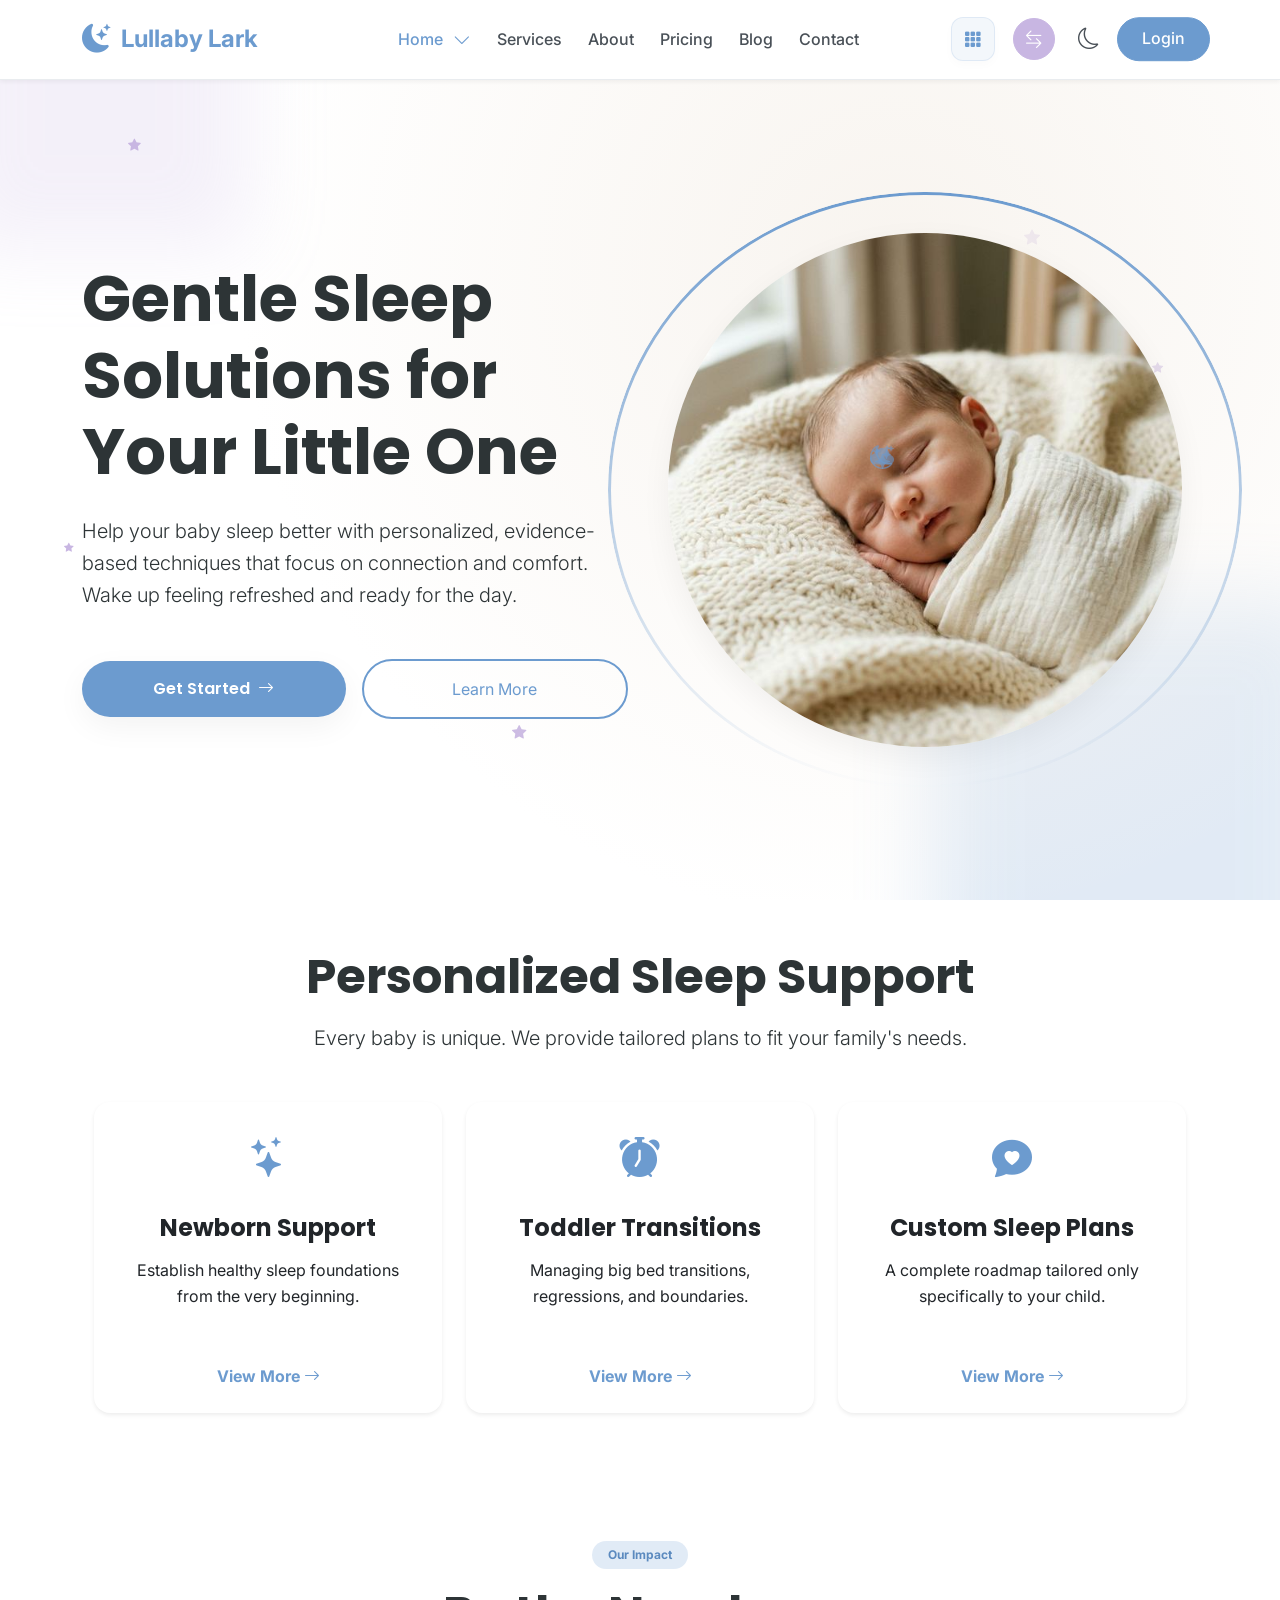
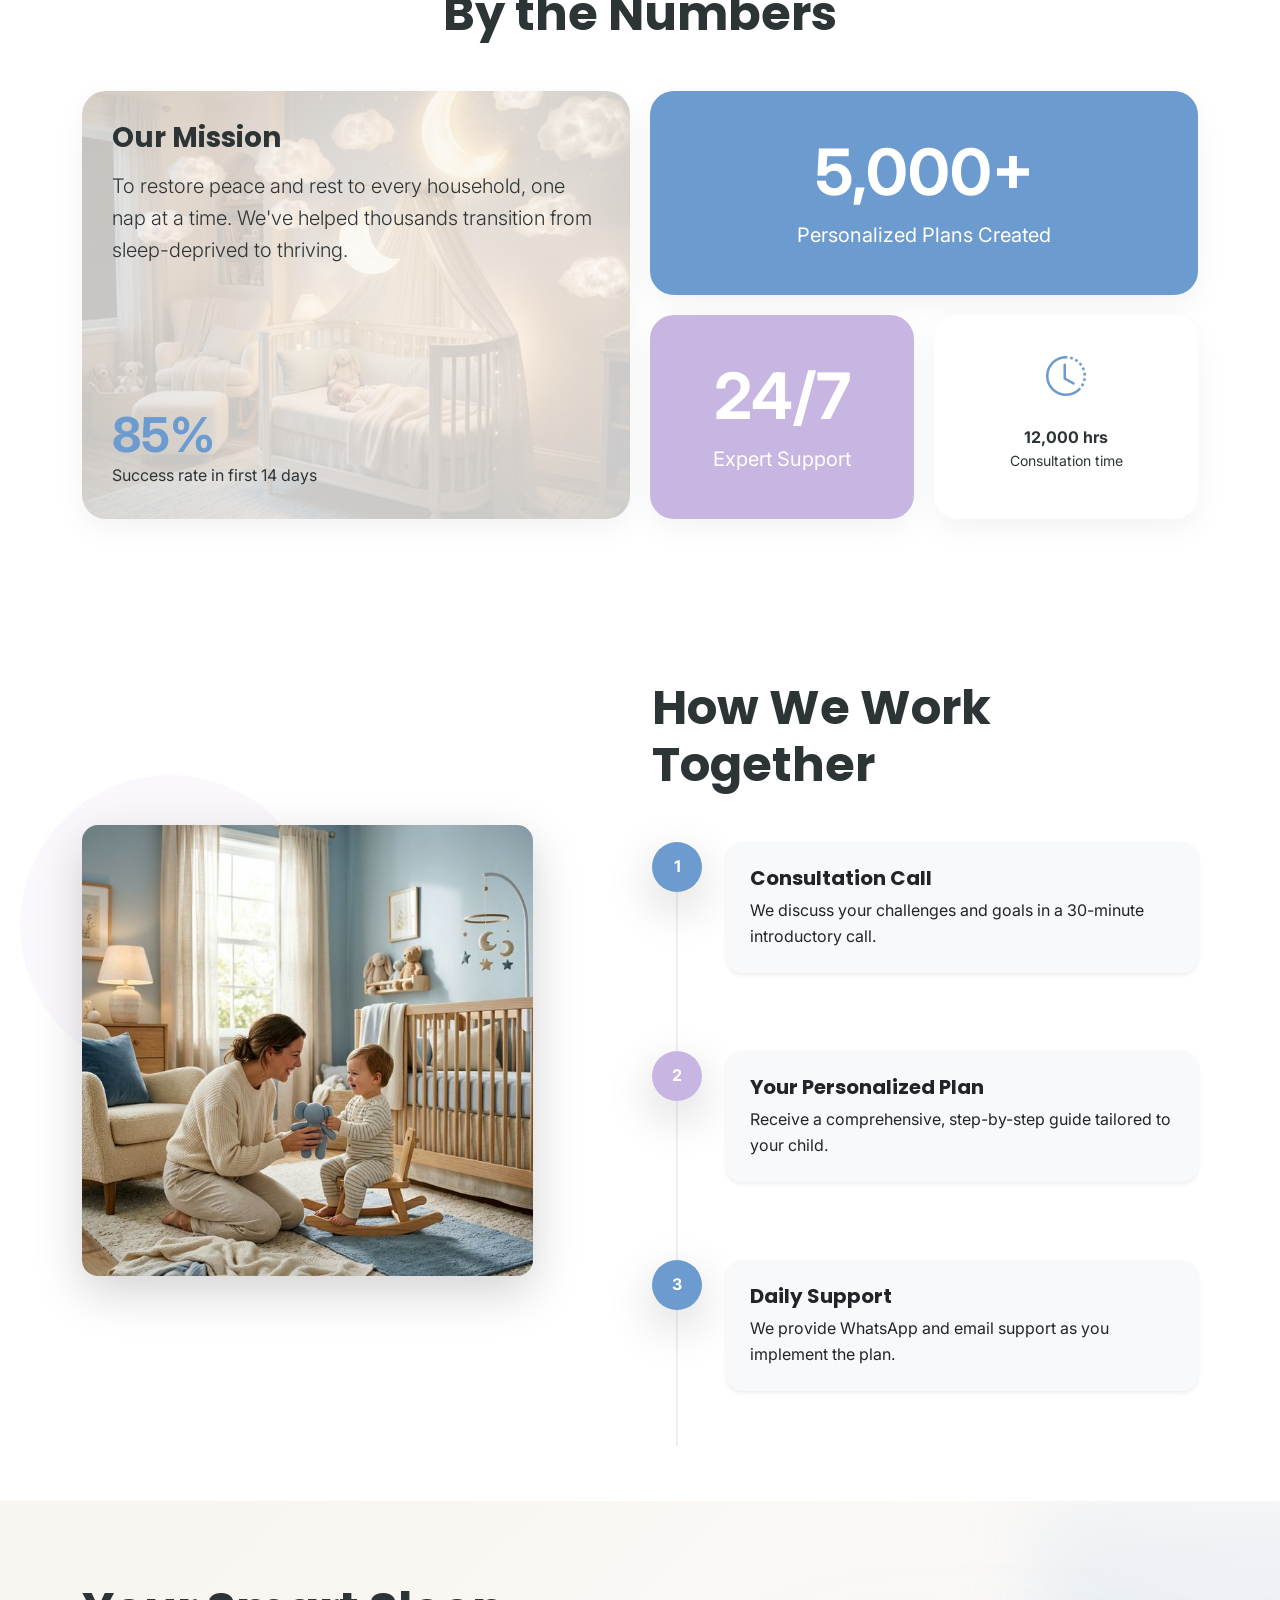
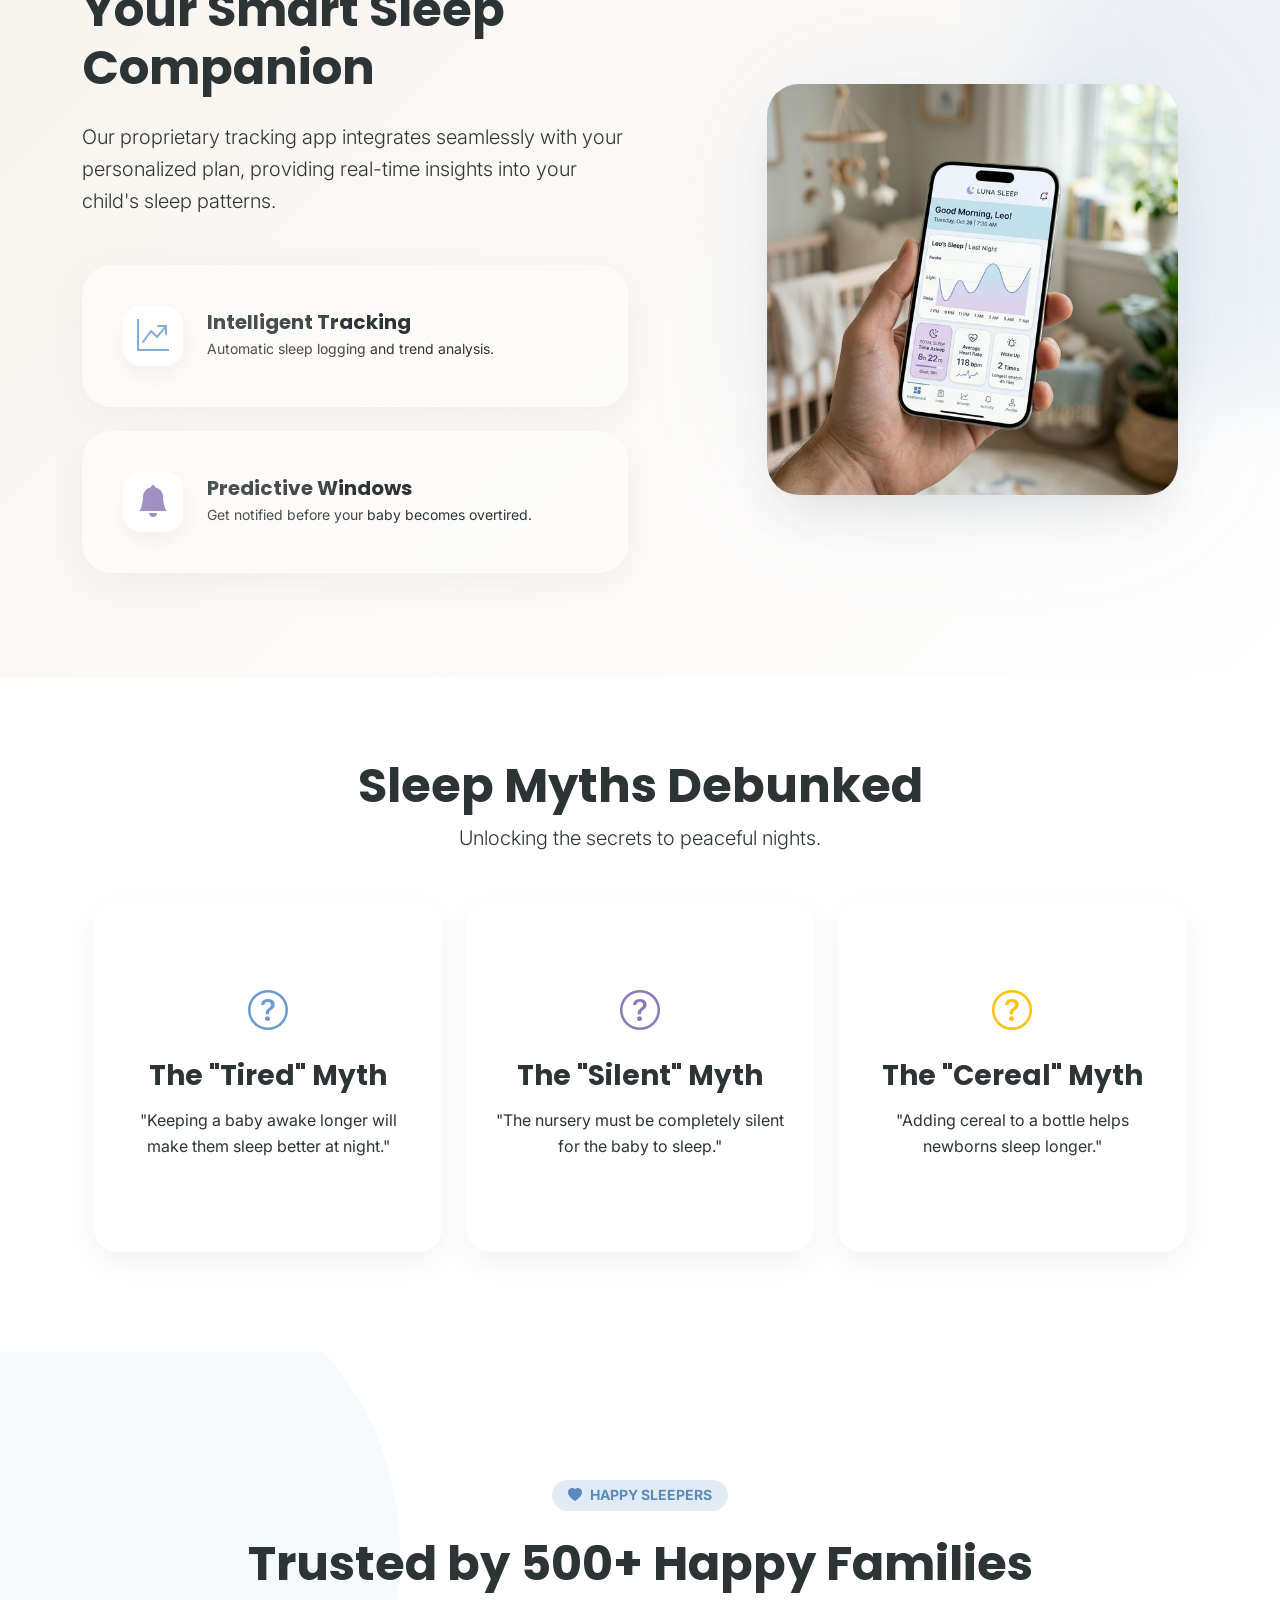
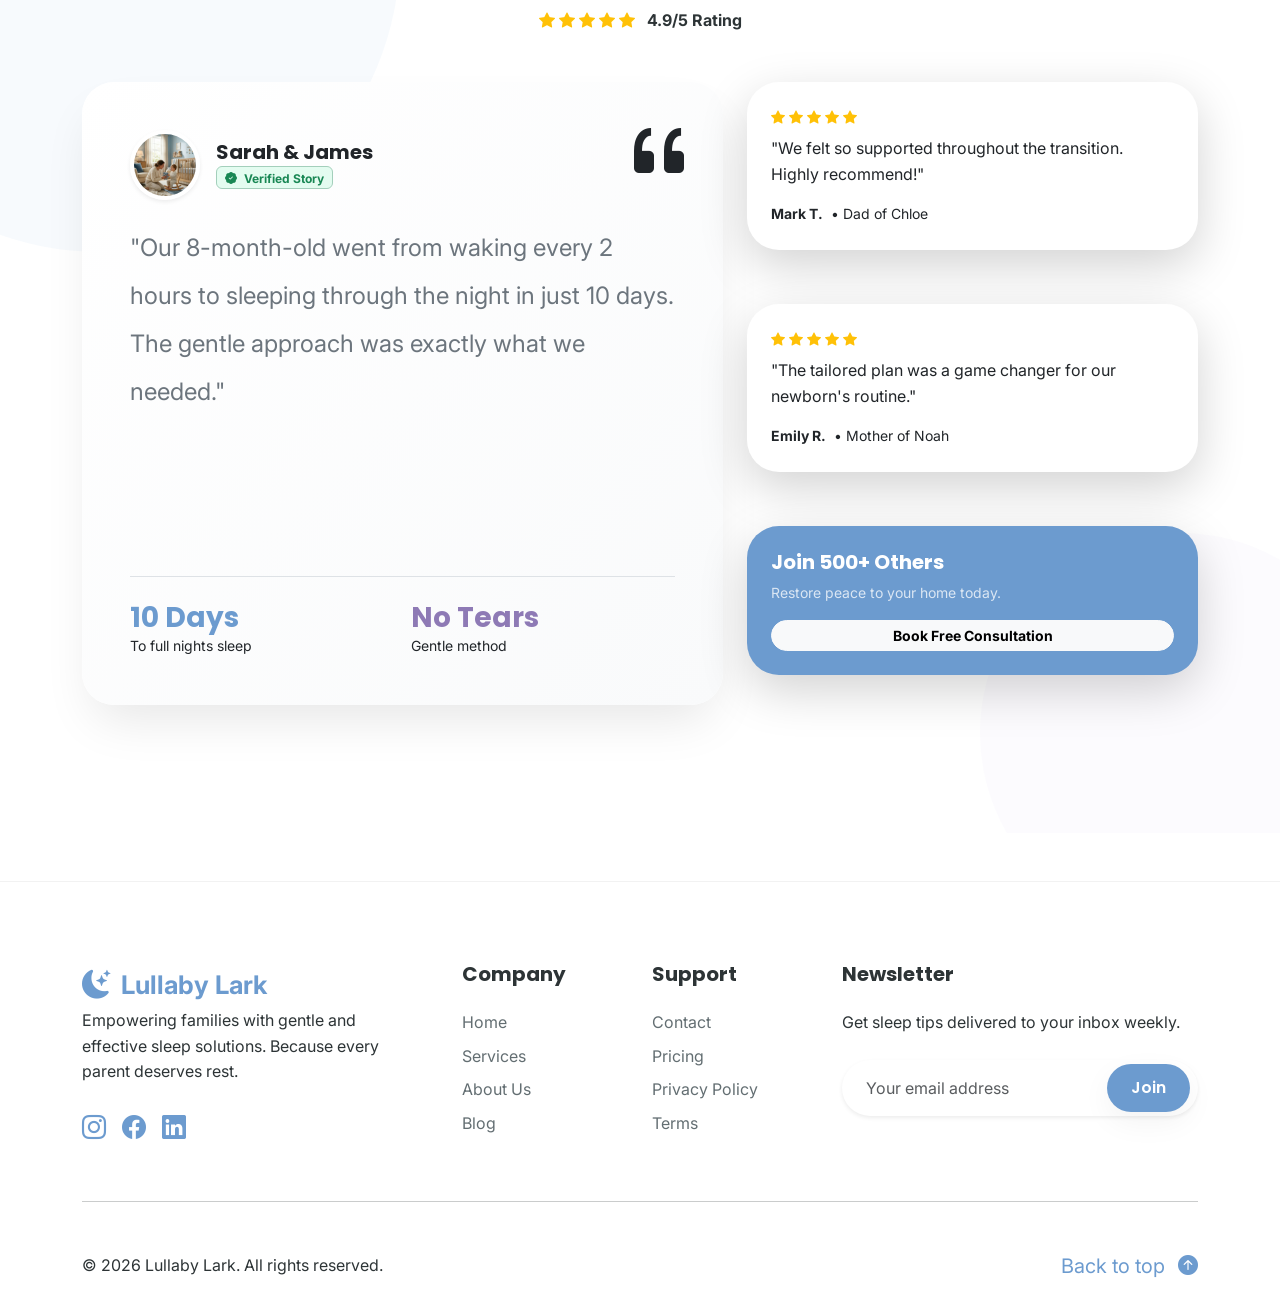
==== commit 684def8e: "Final commit" ====
--- a/index.html
+++ b/index.html
@@ -121,7 +121,7 @@
         <div class="container h-100">
             <div class="row h-100 align-items-center">
                 <div class="col-lg-6 animate-on-scroll">
-                    <h1 class="display-3 mb-4 hero-title-reveal">
+                    <h1 class="display-3 fw-bold mb-4 hero-title-reveal">
                         <span style="animation-delay: 0.1s;">Gentle</span>
                         <span style="animation-delay: 0.2s;">Sleep</span>
                         <span style="animation-delay: 0.3s;">Solutions</span>
@@ -181,7 +181,7 @@
     <section class="services-overview py-5">
         <div class="container px-4">
             <div class="text-center mb-5 animate-on-scroll">
-                <h2 class="mb-3">Personalized Sleep Support</h2>
+                <h2 class="display-5 fw-bold mb-3">Personalized Sleep Support</h2>
                 <p class="text-gray lead">Every baby is unique. We provide tailored plans to fit your family's needs.
                 </p>
             </div>
@@ -225,7 +225,7 @@
         <div class="container">
             <div class="text-center mb-5 animate-on-scroll">
                 <span class="badge bg-primary-subtle text-primary rounded-pill px-3 py-2 mb-3">Our Impact</span>
-                <h2 class="display-4 fw-bold">By the Numbers</h2>
+                <h2 class="display-5 fw-bold">By the Numbers</h2>
             </div>
 
             <div class="bento-grid">
@@ -278,7 +278,7 @@
                     </div>
                 </div>
                 <div class="col-lg-6 offset-lg-1 mt-5 mt-lg-0">
-                    <h2 class="mb-4 display-5 fw-bold animate-on-scroll">How We Work Together</h2>
+                    <h2 class="display-5 fw-bold mb-4 animate-on-scroll">How We Work Together</h2>
                     <div class="steps-list mt-5 position-relative">
                         <!-- Connecting Line -->
                         <div class="position-absolute h-100 bg-primary-subtle"
@@ -324,7 +324,7 @@
         <div class="container position-relative z-1">
             <div class="row align-items-center">
                 <div class="col-lg-6 animate-on-scroll">
-                    <h2 class="display-4 fw-bold mb-4">Your Smart Sleep Companion</h2>
+                    <h2 class="display-5 fw-bold mb-4">Your Smart Sleep Companion</h2>
                     <p class="text-gray lead mb-5">Our proprietary tracking app integrates seamlessly with your
                         personalized plan, providing real-time insights into your child's sleep patterns.</p>
 
@@ -364,7 +364,7 @@
     <section class="myths py-8 bg-white">
         <div class="container px-4">
             <div class="text-center mb-5 animate-on-scroll">
-                <h2 class="display-4 fw-bold">Sleep Myths Debunked</h2>
+                <h2 class="display-5 fw-bold">Sleep Myths Debunked</h2>
                 <p class="text-gray lead">Unlocking the secrets to peaceful nights.</p>
             </div>
 
@@ -443,7 +443,7 @@
                     <i class="bi bi-heart-fill small"></i>
                     <span class="small fw-bold text-uppercase tracking-wider">Happy Sleepers</span>
                 </div>
-                <h2 class="display-4 fw-bold mb-3">Trusted by 500+ Happy Families</h2>
+                <h2 class="display-5 fw-bold mb-3">Trusted by 500+ Happy Families</h2>
                 <div class="d-flex justify-content-center gap-1 mb-5">
                     <i class="bi bi-star-fill text-warning"></i>
                     <i class="bi bi-star-fill text-warning"></i>
--- a/assets/css/style.css
+++ b/assets/css/style.css
@@ -2516,6 +2516,10 @@
     .py-10 {
         padding-top: 5rem !important;
         padding-bottom: 5rem !important;
+    }
+
+    .page-hero + section.py-5 {
+        padding-top: 0 !important;
     }
 
     .split-content {
